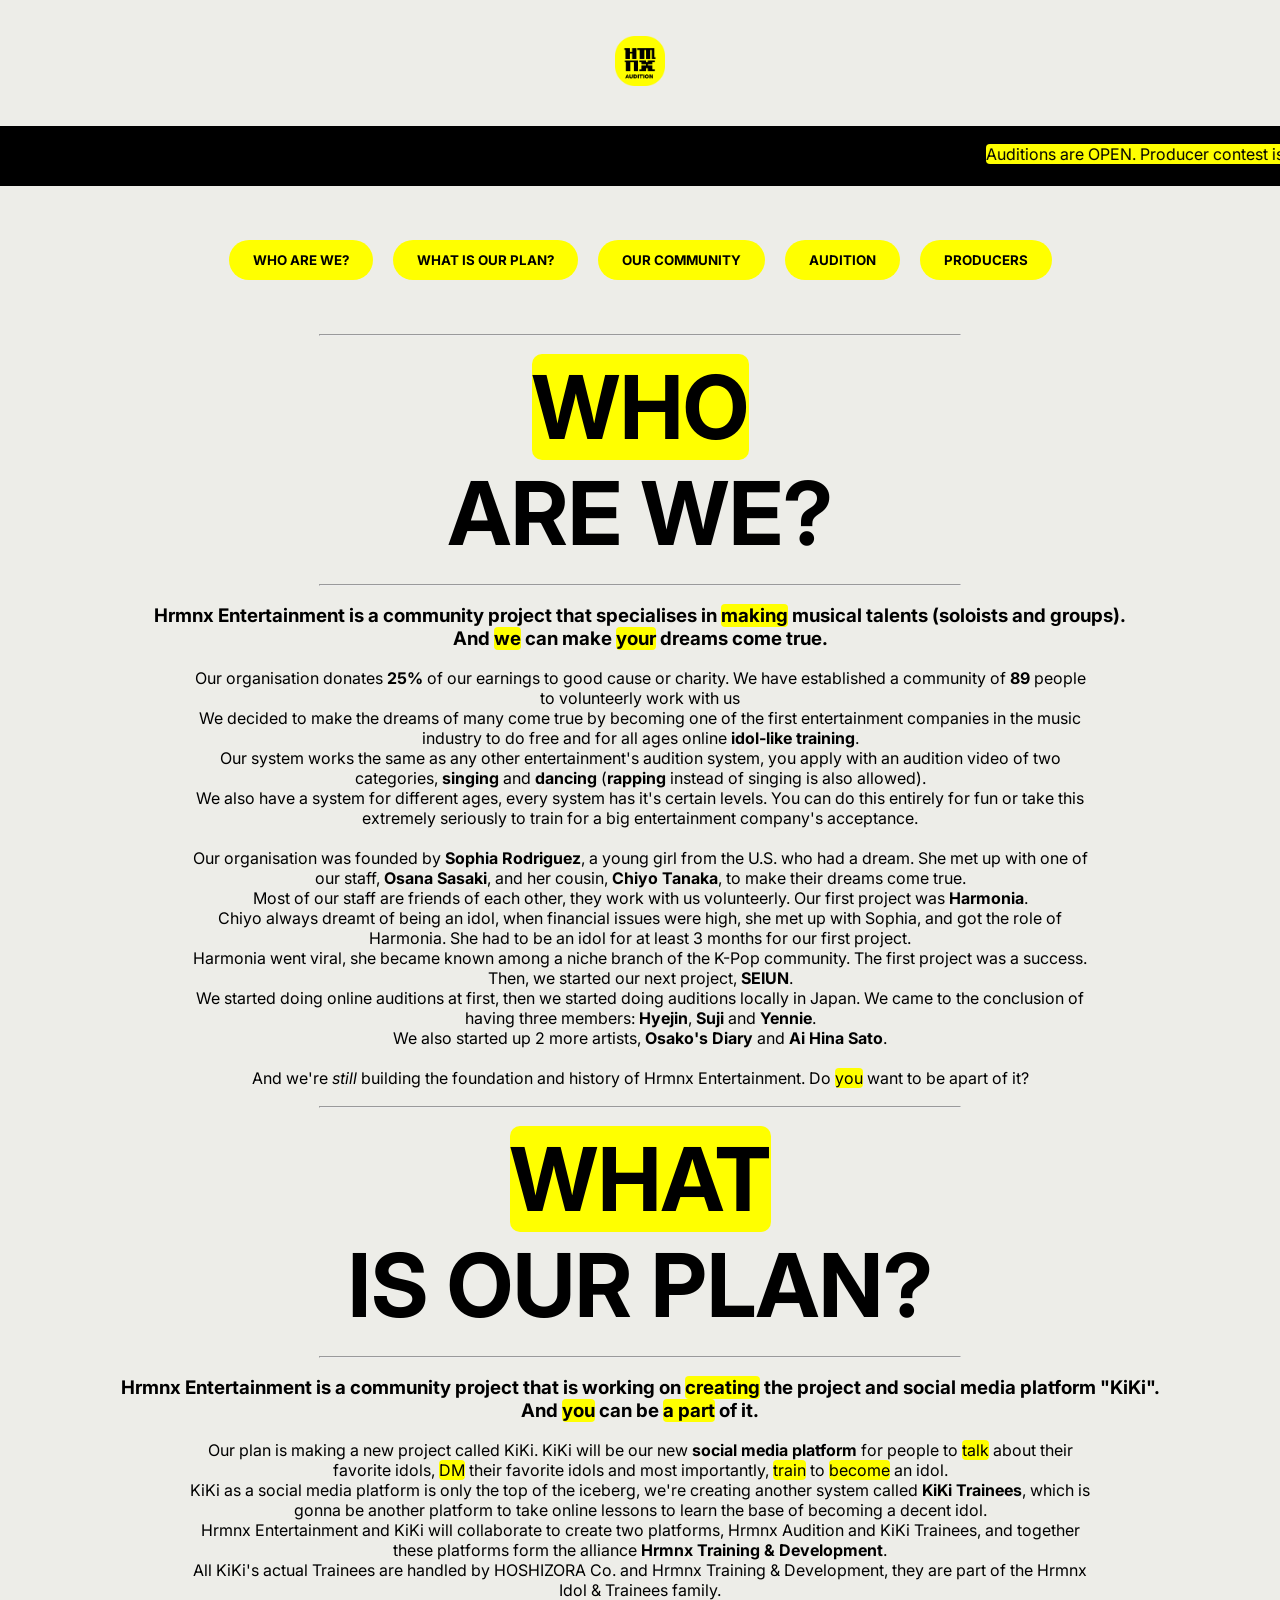
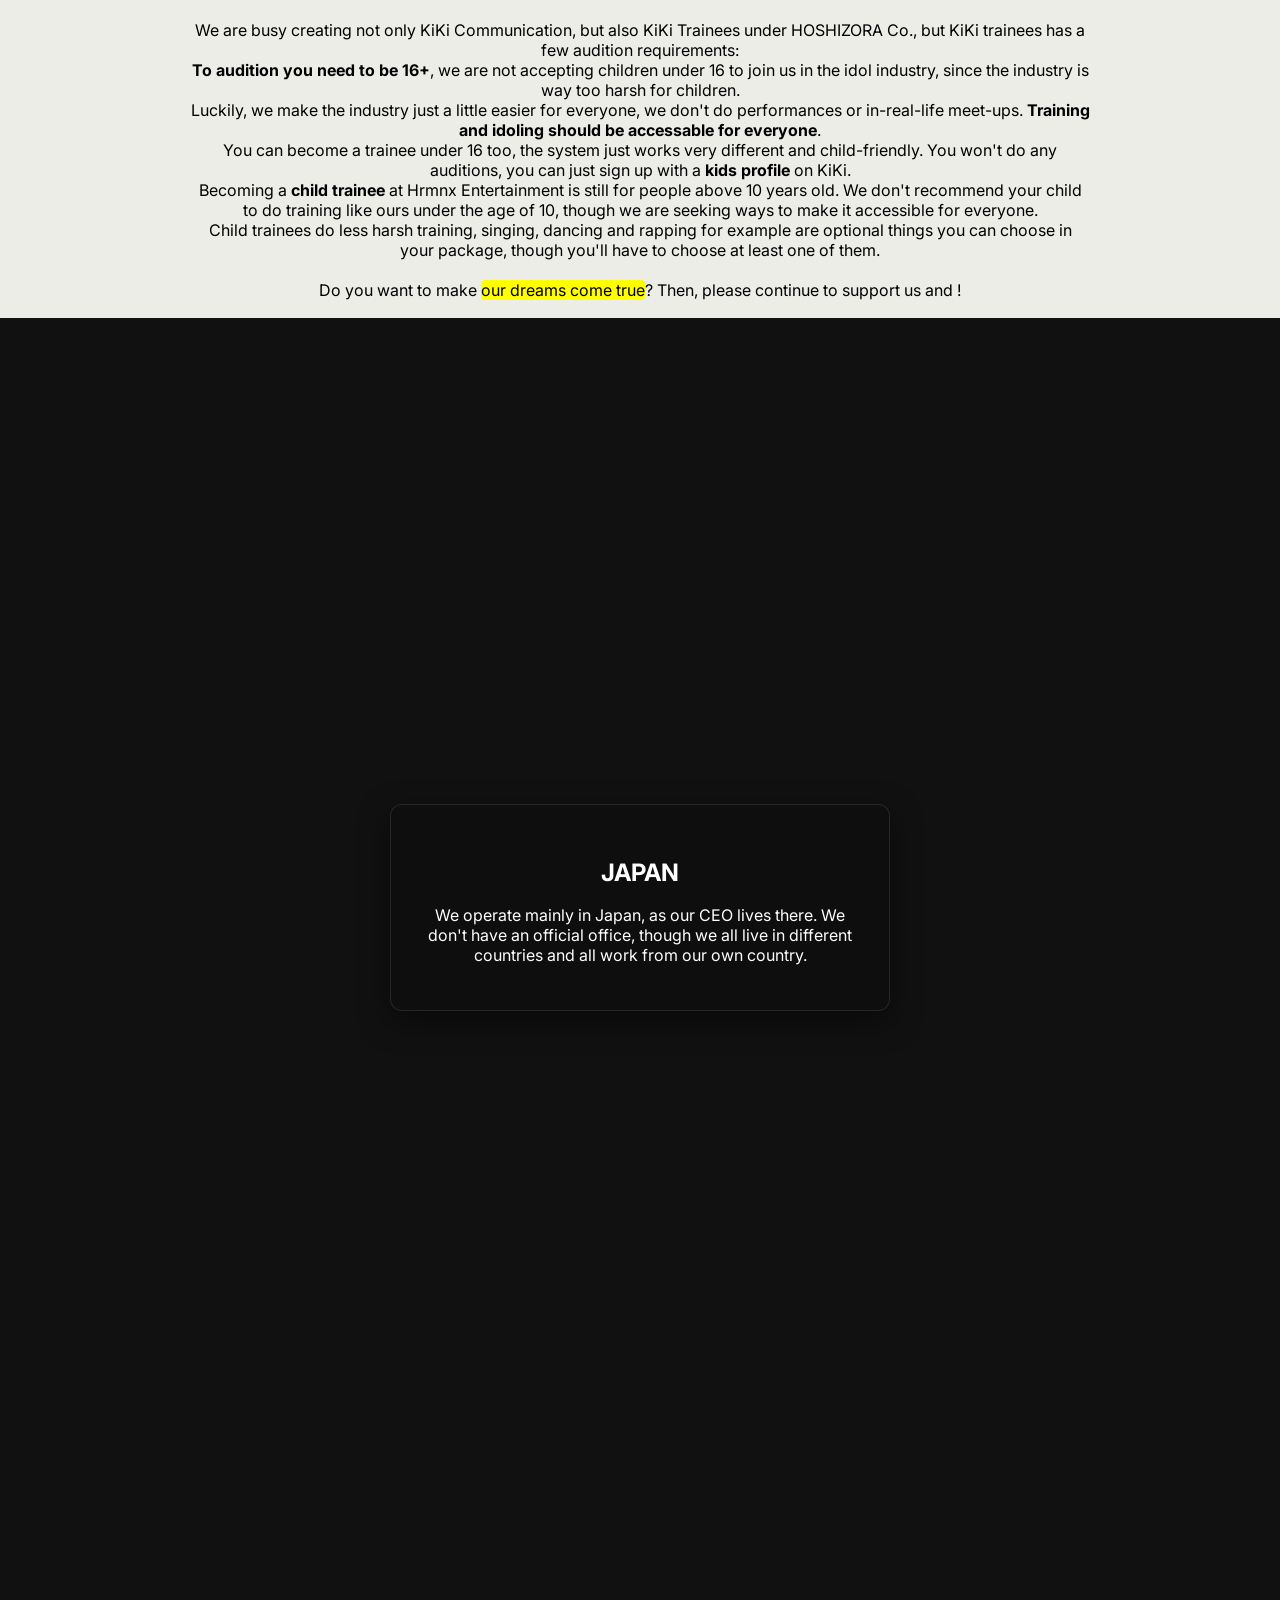
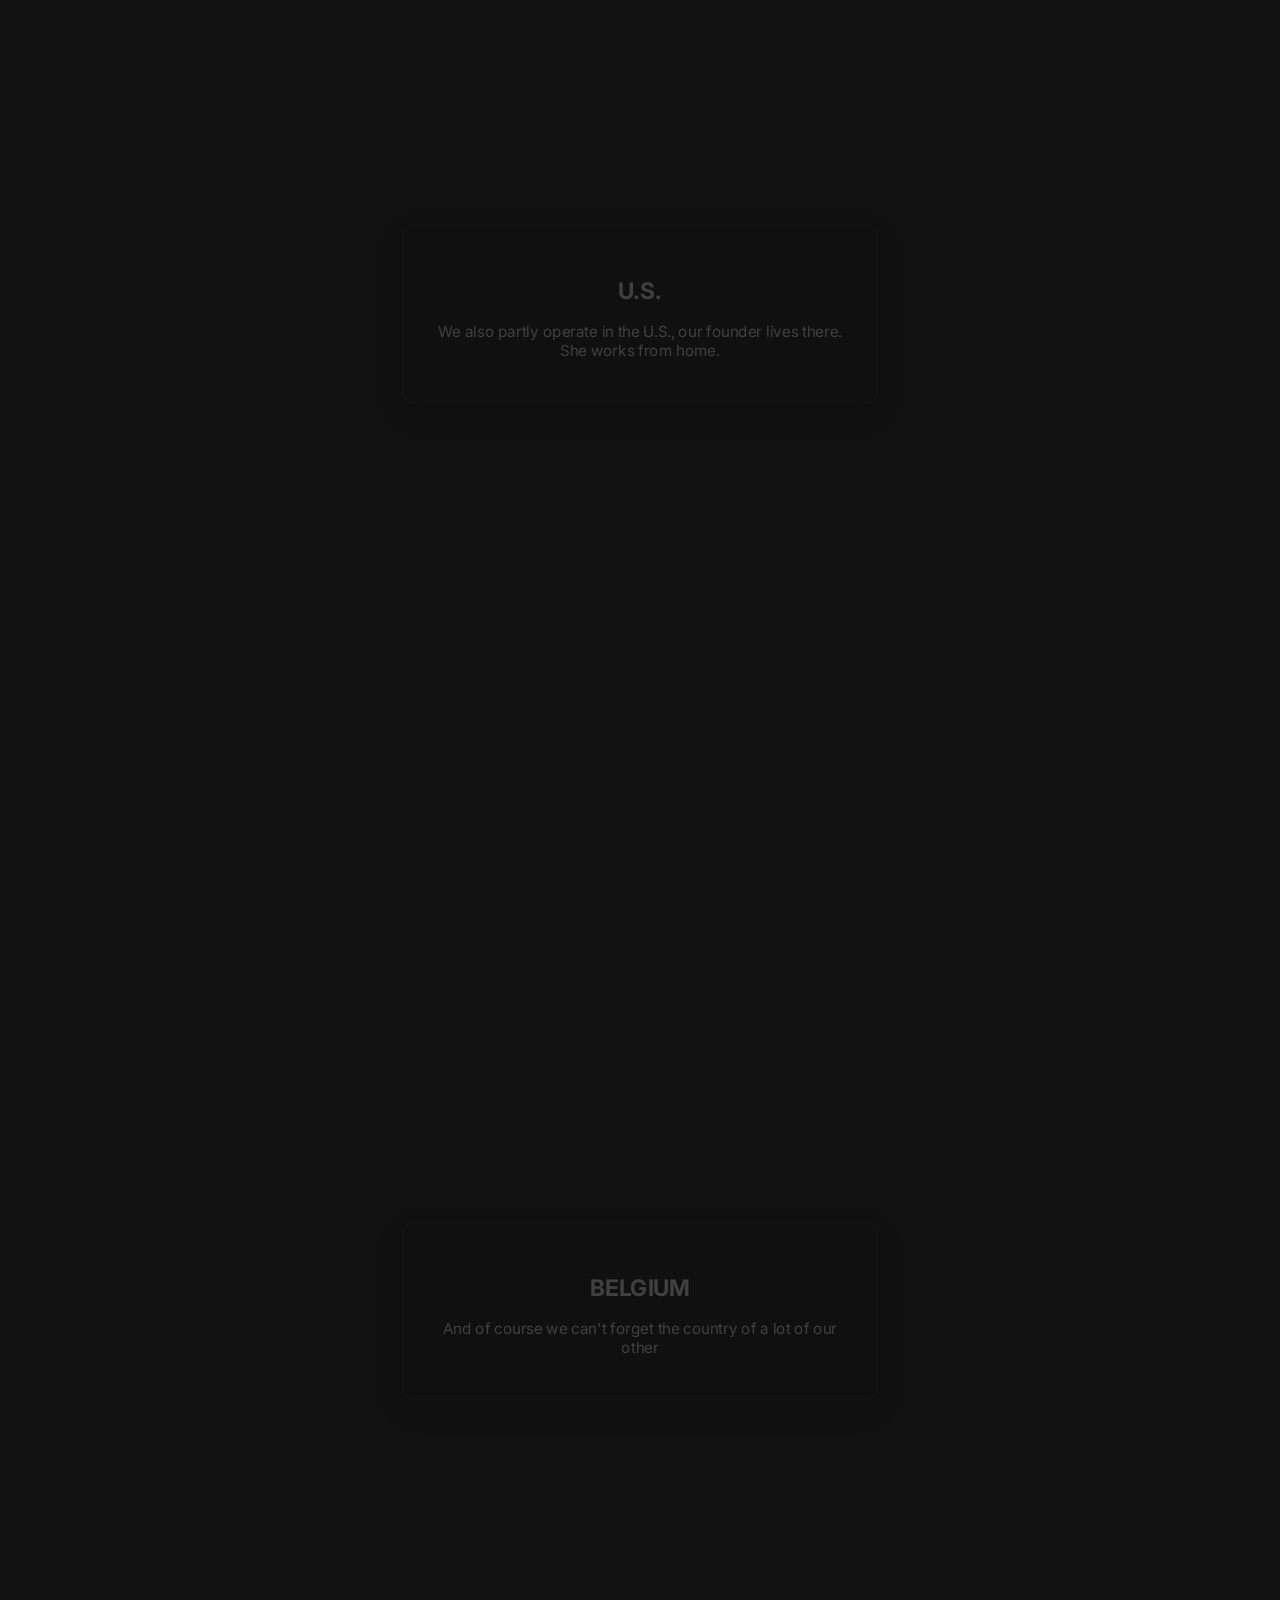
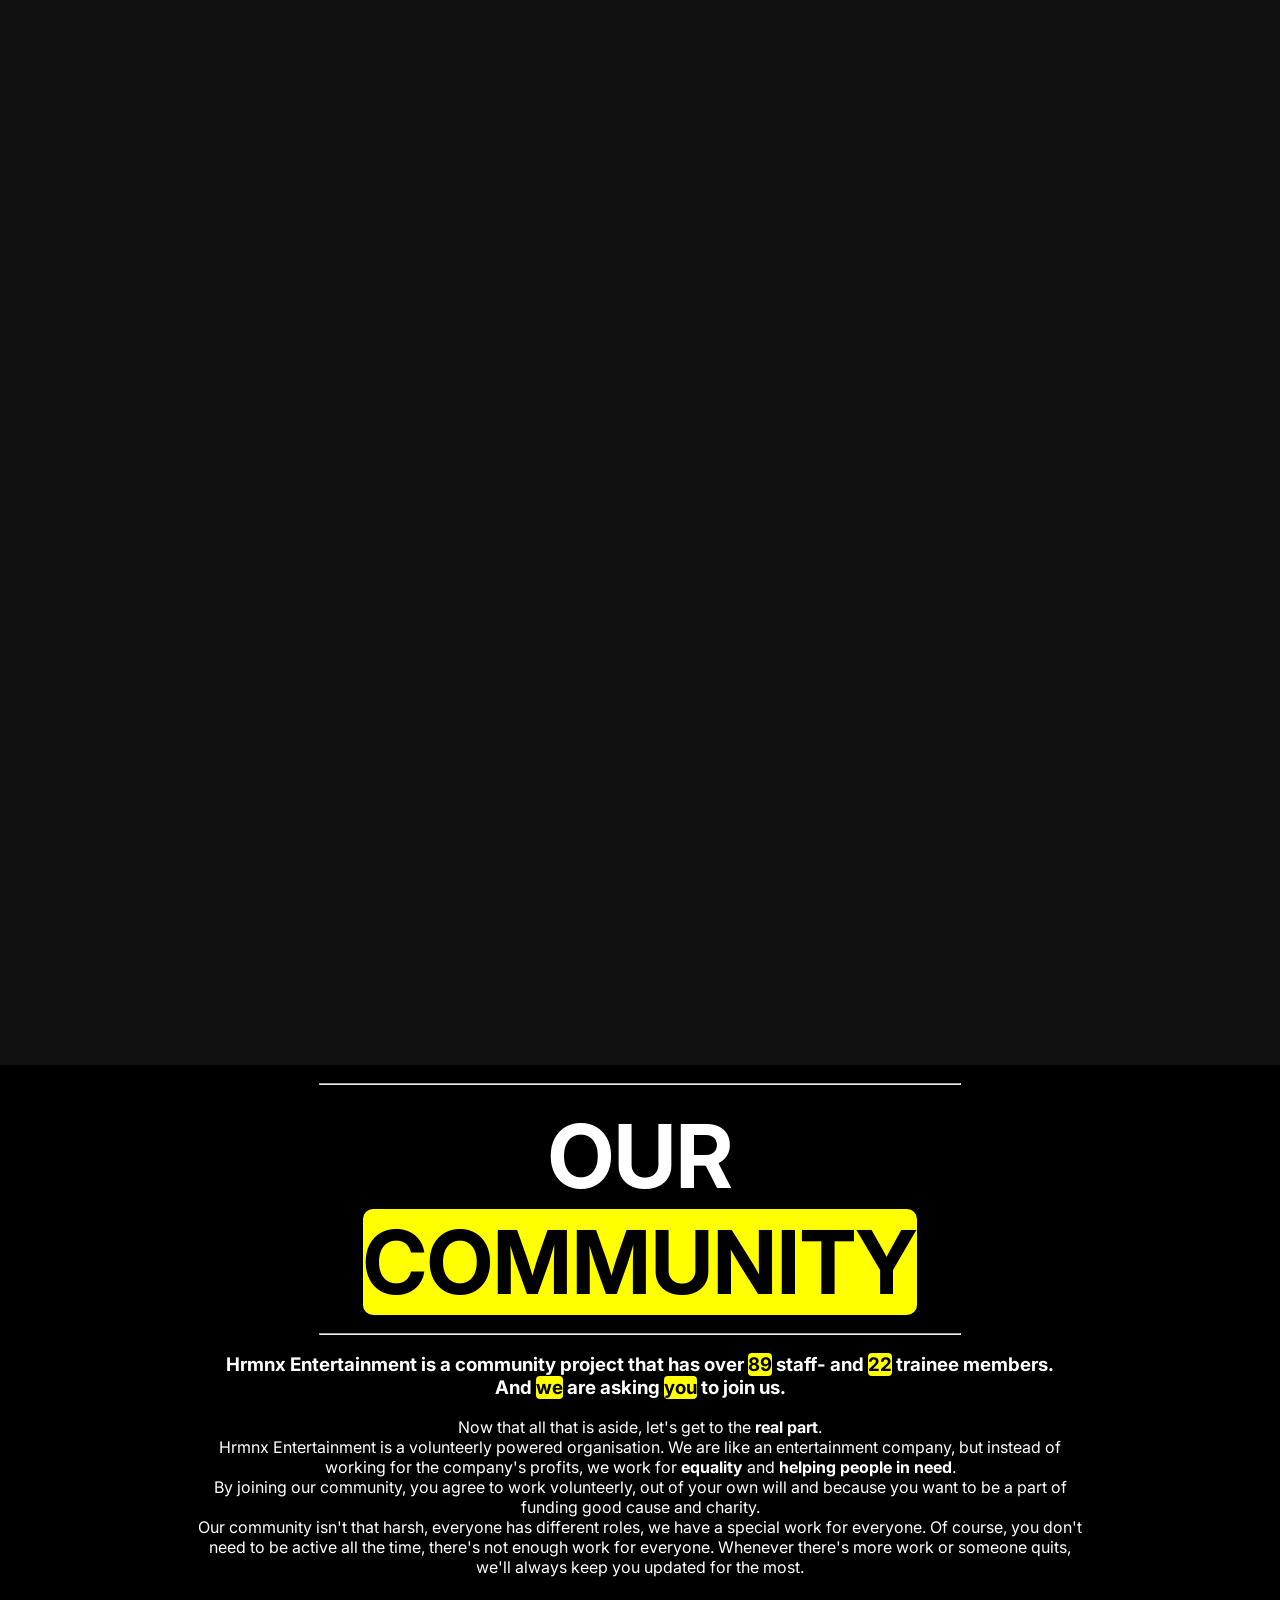
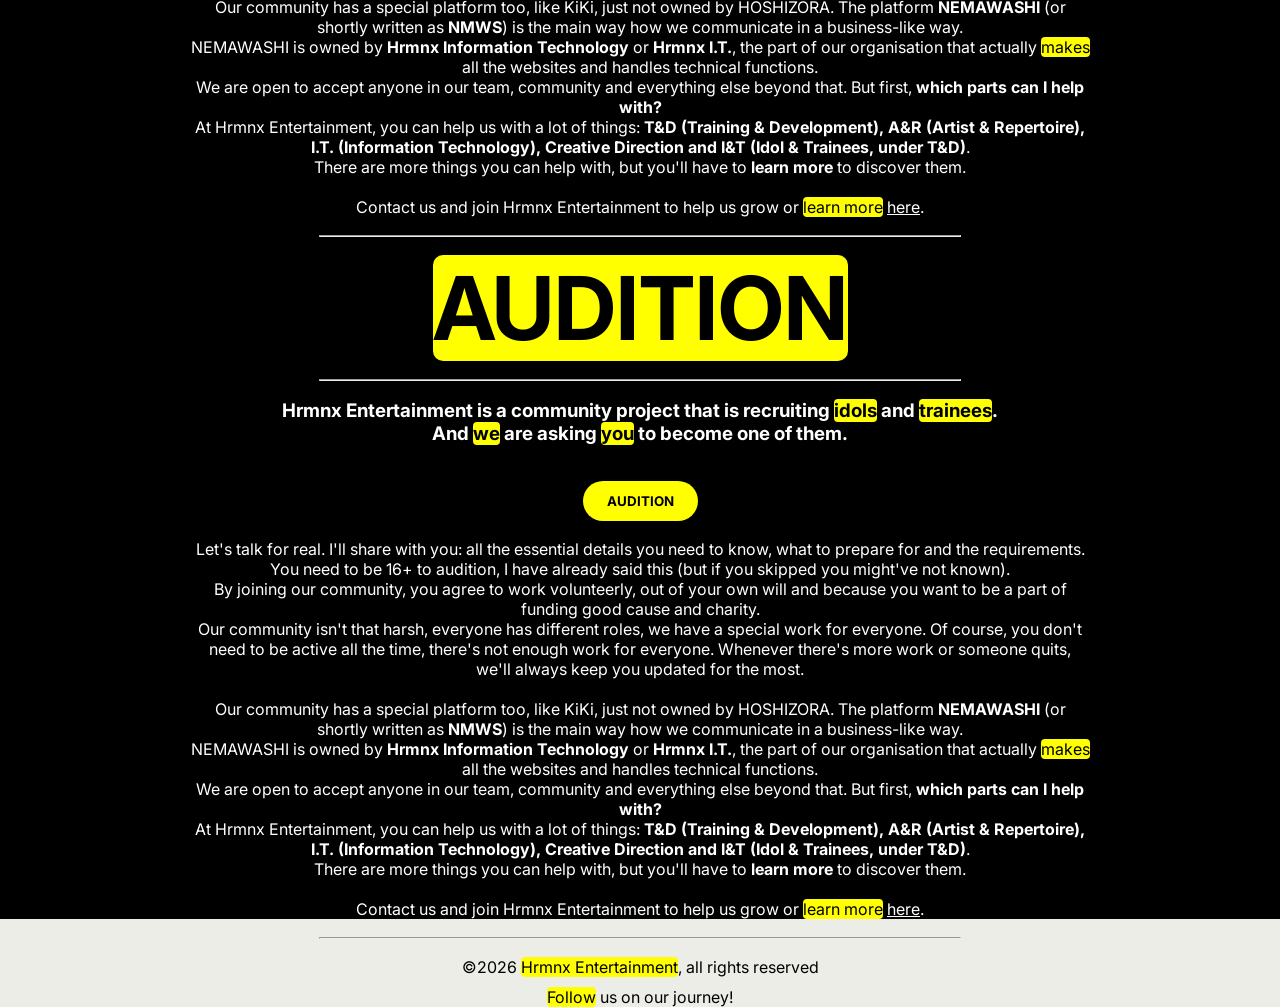
==== index.html @ f32ec533 "Update index.html" ====
<!DOCTYPE html>
<html lang="en" style>
  <head>
    <meta charset="utf-8">
    <meta name="viewport" content="width=device-width, initial-scale=1">
    <title>Audition - Hrmnx Entertainment</title>
    <meta name="description" content="Audition at Hrmnx Entertainment and be the next superstar.">
    <meta property="og:title" content="Hrmnx Audition">
    <meta property="og:description" content="Audition at Hrmnx Entertainment, become the next superstar.">
    <meta property="og:site_name" content="Hrmnx Audition">
    <meta property="og:image" content="/images/public/main/ogimage.png">
    <meta name="twitter:card" content="summary_large_image">
    <meta name="twitter:title" content="Hrmnx Audition">
    <meta name="twitter:description" content="Audition at Hrmnx Entertainment, become the next superstar.">
    <meta name="twitter:image" content="/images/public/main/ogimage.png">
    <link rel="icon" href="https://yumeworldyamicode.github.io/Hrmnx-Audition/images/public/favicon/favicon_audition.ico">
    <link rel="preconnect" href="https://fonts.googleapis.com">
    <link rel="preconnect" href="https://fonts.gstatic.com" crossorigin>
    <link href="https://fonts.googleapis.com/css2?family=Inter:ital,opsz,wght@0,14..32,100..900;1,14..32,100..900&display=swap" rel="stylesheet">
    <link rel="stylesheet" href="https://cloudflare.com">
    <link rel="stylesheet" href="style.css">
    <link href="https://api.mapbox.com/mapbox-gl-js/v3.30.0/mapbox-gl.css" rel="stylesheet">
    <script src="https://api.mapbox.com/mapbox-gl-js/v3.30.0/mapbox-gl.js"></script>
    <style>
        html, body {
            margin: 0;
            padding: 0;
            height: 100%; 
        }

        body {
            background-color: #edede8;
            font-family: "Inter", sans-serif;
            
            align-items: center;  
            text-align: center;    
        }
    </style>
    <style>
      .profile-card {
            background: #1a1a1a;
            color: #ffffff;
            padding: 15px;
            border-radius: 10px;
            border: 1px solid rgba(255, 255, 255, 0.15);
            max-width: 220px;
            box-shadow: 0 8px 24px rgba(0, 0, 0, 0.6);
        }

        .profile-card h3 {
            margin: 0 0 6px 0;
            font-size: 16px;
            font-weight: 600;
            color: #FFFF00;
        }

        .profile-card p {
            margin: 0;
            font-size: 12px;
            line-height: 1.5;
            color: #cccccc;
        }
      
        .mapboxgl-popup-content {
            background: transparent !important; 
            box-shadow: none !important;
            padding: 0 !important;
        }

        .mapboxgl-popup-anchor-bottom .mapboxgl-popup-tip {
            border-top-color: #1a1a1a !important;
        }

.fade-in-wrapper {
    animation: markerFadeIn 0.6s cubic-bezier(0.25, 1, 0.5, 1) forwards;
}

@keyframes markerFadeIn {
    from {
        opacity: 0;
        transform: translateY(15px);
    }
    to {
        opacity: 1;
        transform: translateY(0);
    }
}

      #storytelling-section {
          position: relative; 
          width: 100%;
          background-color: #111;
      }
      
      #map-container {
          position: -webkit-sticky;
          position: sticky;
          top: 0;
          width: 100%;
          height: 100vh;
          z-index: 1;
      }

      #map {
          width: 100%;
          height: 100%;
      }
      
      #story {
          position: relative;
          z-index: 2;
          width: 100%;
          max-width: 500px;
          margin: -100vh auto 0 auto; 
          padding-top: 50vh;
          padding-bottom: 50vh;
          box-sizing: border-box;
      }
      
      .chapter {
          background: rgba(15, 15, 15, 0.85); 
          color: #ffffff; 
          padding: 35px 30px;
          margin-bottom: 90vh;
          border-radius: 12px;
          border: 1px solid rgba(255, 255, 255, 0.1);
          box-shadow: 0 10px 30px rgba(0, 0, 0, 0.5);
          opacity: 0.2;
          transform: scale(0.95);
          transition: opacity 0.5s ease, transform 0.5s ease;
      }

      .chapter.active {
          opacity: 1;
          transform: scale(1);
      }
    </style>
  </head>
  <body style>
    <header class="header_au">
      <div class="header_container_au">
        <div class="header_logo_au">
          <a href="/">
            <img alt="AUDITION" width="50" style="color:transparent" src="https://yumeworldyamicode.github.io/Hrmnx-Audition/images/public/main/logo_au.png">
          </a>
        </div>
        <div class="header_announcement_marquee">
          <marquee behavior="scroll" direction="left"><mark>Auditions are OPEN. Producer contest is CLOSED</mark> · We are using this domain temporarily until we finish our set-up and buy a new domain for this section of Hrmnx Entertainment seperately. &nbsp;&nbsp;·&nbsp;&nbsp;<mark>Auditions are OPEN. Producer contest is CLOSED</mark> · We are using this domain temporarily until we finish our set-up and buy a new domain for this section of Hrmnx Entertainment seperately. &nbsp;&nbsp;·&nbsp;&nbsp;<mark>Auditions are OPEN. Producer contest is CLOSED</mark> · We are using this domain temporarily until we finish our set-up and buy a new domain for this section of Hrmnx Entertainment seperately. &nbsp;&nbsp;·&nbsp;&nbsp;<mark>Auditions are OPEN. Producer contest is CLOSED</mark> · We are using this domain temporarily until we finish our set-up and buy a new domain for this section of Hrmnx Entertainment seperately.</marquee>
        </div>
        <nav class="header_nav_desktop_au">
          <ul class="header_nav_list">
            <li>
              <button class="nav_item_11" onclick="document.getElementById('who_section').scrollIntoView({ behavior: 'smooth' })">WHO ARE WE?</button>
            </li>
            <li>
              <button class="nav_item_12" onclick="document.getElementById('what_section').scrollIntoView({ behavior: 'smooth' })">WHAT IS OUR PLAN?</button>
            </li>
            <li>
              <button class="nav_item_13" onclick="document.getElementById('community_section').scrollIntoView({ behavior: 'smooth' })">OUR COMMUNITY</button>
            </li>
            <li>
              <button class="nav_item_14" onclick="document.getElementById('audition_section').scrollIntoView({ behavior: 'smooth' })">AUDITION</button>
            </li>
            <li>
              <button class="nav_item_11" onclick="document.getElementById('producers_section').scrollIntoView({ behavior: 'smooth' })">PRODUCERS</button>
            </li>
          </ul>
        </nav>
      </div> 
    </header>
    <hr>
    <div id="who_section" class="about_section">
      <h2 class="about_section_12">
        <mark>WHO</mark>
        <br>
        ARE WE?
      </h2>
      <hr>
      <h3 class="about_section_13">
        Hrmnx Entertainment is a community project that specialises in <mark>making</mark> musical talents (soloists and groups).
        <br>
        And <mark>we</mark> can make <mark>your</mark> dreams come true.
      </h3>
      <p class="narrow-text">Our organisation donates <b>25%</b> of our earnings to good cause or charity. We have established a community of <b>89</b> people to volunteerly work with us</p>
      <p class="narrow-text">We decided to make the dreams of many come true by becoming one of the first entertainment companies in the music industry to do free and for all ages online <b>idol-like training</b>.</p>
      <p class="narrow-text">Our system works the same as any other entertainment's audition system, you apply with an audition video of two categories, <b>singing</b> and <b>dancing</b> (<b>rapping</b> instead of singing is also allowed).</p>
      <p class="narrow-text">We also have a system for different ages, every system has it's certain levels. You can do this entirely for fun or take this extremely seriously to train for a big entertainment company's acceptance.</p>
      <br>
      <p class="narrow-text">Our organisation was founded by <b>Sophia Rodriguez</b>, a young girl from the U.S. who had a dream. She met up with one of our staff, <b>Osana Sasaki</b>, and her cousin, <b>Chiyo Tanaka</b>, to make their dreams come true.</p>
      <p class="narrow-text">Most of our staff are friends of each other, they work with us volunteerly. Our first project was <b>Harmonia</b>.</p>
      <p class="narrow-text">Chiyo always dreamt of being an idol, when financial issues were high, she met up with Sophia, and got the role of Harmonia. She had to be an idol for at least 3 months for our first project.</p>
      <p class="narrow-text">Harmonia went viral, she became known among a niche branch of the K-Pop community. The first project was a success. Then, we started our next project, <b>SEIUN</b>.</p>
      <p class="narrow-text">We started doing online auditions at first, then we started doing auditions locally in Japan. We came to the conclusion of having three members: <b>Hyejin</b>, <b>Suji</b> and <b>Yennie</b>.</p>
      <p class="narrow-text">We also started up 2 more artists, <b>Osako's Diary</b> and <b>Ai Hina Sato</b>.</p>
      <br>
      <p class="narrow-text">And we're <i>still</i> building the foundation and history of Hrmnx Entertainment. Do <mark>you</mark> want to be apart of it?</p>
    </div>
    <hr>
    <div id="what_section" class="about_section">
      <h2 class="about_section_12">
        <mark>WHAT</mark>
        <br>
        IS OUR PLAN?
      <hr>
      </h2>
      <h3 class="about_section_13">
        Hrmnx Entertainment is a community project that is working on <mark>creating</mark> the project and social media platform "KiKi".
        <br>
        And <mark>you</mark> can be <mark>a part</mark> of it.
      </h3>
      <p class="narrow-text">Our plan is making a new project called KiKi. KiKi will be our new <b>social media platform</b> for people to <mark>talk</mark> about their favorite idols, <mark>DM</mark> their favorite idols and most importantly, <mark>train</mark> to <mark>become</mark> an idol.</p>
      <p class="narrow-text">KiKi as a social media platform is only the top of the iceberg, we're creating another system called <b>KiKi Trainees</b>, which is gonna be another platform to take online lessons to learn the base of becoming a decent idol.</p>
      <p class="narrow-text">Hrmnx Entertainment and KiKi will collaborate to create two platforms, Hrmnx Audition and KiKi Trainees, and together these platforms form the alliance <b>Hrmnx Training & Development</b>.</p>
      <p class="narrow-text">All KiKi's actual Trainees are handled by HOSHIZORA Co. and Hrmnx Training & Development, they are part of the Hrmnx Idol & Trainees family.</p>
      <br>
      <p class="narrow-text">We are busy creating not only KiKi Communication, but also KiKi Trainees under HOSHIZORA Co., but KiKi trainees has a few audition requirements:</p>
      <p class="narrow-text"><b>To audition you need to be 16+</b>, we are not accepting children under 16 to join us in the idol industry, since the industry is way too harsh for children.</p>
      <p class="narrow-text">Luckily, we make the industry just a little easier for everyone, we don't do performances or in-real-life meet-ups. <b>Training and idoling should be accessable for everyone</b>.</p>
      <p class="narrow-text">You can become a trainee under 16 too, the system just works very different and child-friendly. You won't do any auditions, you can just sign up with a <b>kids profile</b> on KiKi.</p>
      <p class="narrow-text">Becoming a <b>child trainee</b> at Hrmnx Entertainment is still for people above 10 years old. We don't recommend your child to do training like ours under the age of 10, though we are seeking ways to make it accessible for everyone.</p>
      <p class="narrow-text">Child trainees do less harsh training, singing, dancing and rapping for example are optional things you can choose in your package, though you'll have to choose at least one of them.</p>
      <br>
      <p class="narrow-text">Do you want to make <mark>our dreams come true</mark>? Then, please continue to support us and <script type='text/javascript' src='https://storage.ko-fi.com/cdn/widget/Widget_2.js'></script><script type='text/javascript'>kofiwidget2.init('buy us a coffee', '#FFFF00', 'F3G527AHKH');kofiwidget2.draw();</script>!</p>
    </div>
    <div class="community_section">
    <div id="storytelling-section">
        <div id="map-container">
            <div id="map"></div>
        </div>
        <div id="story">
            <div id="chapter1" class="chapter active">
                <h2>JAPAN</h2>
                <p>We operate mainly in Japan, as our CEO lives there. We don't have an official office, though we all live in different countries and all work from our own country.</p>
            </div>
            <div id="chapter2" class="chapter">
                <h2>U.S.</h2>
                <p>We also partly operate in the U.S., our founder lives there. She works from home.</p>
            </div>
            <div id="chapter3" class="chapter">
                <h2>BELGIUM</h2>
                <p>And of course we can't forget the country of a lot of our other </p>
            </div>
        </div>
    </div>
    <script>
      window.onload = function() {
        mapboxgl.accessToken = 'pk.eyJ1Ijoib3NhbmFzYXNha2kiLCJhIjoiY211YjVrOTdpMDJzaTJ3c2htOG5weHowOSJ9.CDzCHH2h602i2mCLQNEBSw';

        const map = new mapboxgl.Map({
            container: 'map', 
            style: 'mapbox://styles/osanasasaki/cmub5qi4w00bf01qs6y7p09jl',
            center: [-74.0060, 40.7128], 
            zoom: 11,

            scrollZoom: false,
            dragPan: false,
            boxZoom: false,
            doubleClickZoom: false,
            dragRotate: false,
            touchZoomRotate: false
        });
      
    const chapters = {
        'chapter1': {
            center: [-74.0060, 40.7128], // NYC
            zoom: 12.5, bearing: 0, pitch: 0,
            profiles: [
                { name: "Alex Rivera", desc: "Urban photographer based in Manhattan." },
                { name: "Sarah Chen", desc: "Coffee shop critic roaming Brooklyn." },
                { name: "Marcus Brody", desc: "Museum curator near Central Park." }
            ]
        },
        'chapter2': {
            center: [2.3522, 48.8566],   // Paris
            zoom: 14.0, bearing: 30, pitch: 50,
            profiles: [
                { name: "Chloé Dubois", desc: "Catacomb historian mapping old tunnels." },
                { name: "Pierre Laurent", desc: "Local painter sketching near Montmartre." },
                { name: "Amélie Moreau", desc: "Pastry blogger discovering hidden cafes." }
            ]
        },
        'chapter3': {
            center: [139.6917, 35.6895], // Tokyo
            zoom: 15.0, bearing: 90, pitch: 40,
            profiles: [
                { name: "Kenji Sato", desc: "Cyberpunk curator tracking midnight aesthetics." },
                { name: "Yuki Tanaka", desc: "Vinyl record collector exploring Akihabara." },
                { name: "Haruto Takahashi", desc: "Street photographer based in Shibuya." }
            ]
        }
    };

    // Use an array to track HTML markers globally
    let activeMarkers = [];
    let activeChapterName = 'chapter1';

    window.addEventListener('scroll', () => {
        const chapterNames = Object.keys(chapters);
        
        for (let i = 0; i < chapterNames.length; i++) {
            const chapterName = chapterNames[i];
            const element = document.getElementById(chapterName);
            if (!element) continue;
            
            const rect = element.getBoundingClientRect();
            
            if (rect.top >= -100 && rect.top < window.innerHeight * 0.6) {
                if (chapterName !== activeChapterName) {
                    activeChapterName = chapterName;
                    
                    document.querySelectorAll('.chapter').forEach(el => el.classList.remove('active'));
                    element.classList.add('active');
                    
                    const chapterData = chapters[chapterName];
                    
                    map.flyTo({
                        center: chapterData.center,
                        zoom: chapterData.zoom,
                        bearing: chapterData.bearing,
                        pitch: chapterData.pitch,
                        duration: 2800,
                        essential: true 
                    });

                    // 1. Instantly clear out ALL previous markers from the map canvas
                    activeMarkers.forEach(marker => marker.remove());
                    activeMarkers = [];

                    // 2. Loop through and spawn profiles as distinct HTML elements across the globe
                    if (chapterData.profiles && chapterData.profiles.length > 0) {
                        chapterData.profiles.forEach(person => {
                            
                            // Generate entirely randomized coordinates spanning the planet
                            const globalLng = (Math.random() * 360) - 180; 
                            const globalLat = (Math.random() * 160) - 80;  

                            // Outer element ONLY for Mapbox tracking (No custom animation classes here!)
                            const markerElement = document.createElement('div');
                            
                            // Inner element ONLY for your custom CSS animations
                            markerElement.innerHTML = `
                                <div class="fade-in-wrapper">
                                    <div class="profile-card">
                                        <h3>${person.name}</h3>
                                        <p>${person.desc}</p>
                                    </div>
                                </div>
                            `;

                            // Initialize as an independent HTML Marker
                            const newMarker = new mapboxgl.Marker({
                                element: markerElement,
                                anchor: 'bottom'
                            })
                            .setLngLat([globalLng, globalLat])
                            .addTo(map);

                            // Save to array tracker
                            activeMarkers.push(newMarker);
                        });
                    }
                }
                break;
            }
        }
    });
        
          map.on('load', () => {
              map.resize();
          });
      };
    </script>
    <div id="community_section">
      <hr>
      <h2 class="about_section_12">
        OUR
        <br>
        <mark>COMMUNITY</mark>
      </h2>
      <hr>
      <h3 class="about_section_13">
        Hrmnx Entertainment is a community project that has over <mark>89</mark> staff- and <mark>22</mark> trainee members.
        <br>
        And <mark>we</mark> are asking <mark>you</mark> to join us.
      </h3>
      <p class="narrow-text">Now that all that is aside, let's get to the <b>real part</b>.</p>
      <p class="narrow-text">Hrmnx Entertainment is a volunteerly powered organisation. We are like an entertainment company, but instead of working for the company's profits, we work for <b>equality</b> and <b>helping people in need</b>.</p>
      <p class="narrow-text">By joining our community, you agree to work volunteerly, out of your own will and because you want to be a part of funding good cause and charity.</p>
      <p class="narrow-text">Our community isn't that harsh, everyone has different roles, we have a special work for everyone. Of course, you don't need to be active all the time, there's not enough work for everyone. Whenever there's more work or someone quits, we'll always keep you updated for the most.</p>
      <br>
      <p class="narrow-text">Our community has a special platform too, like KiKi, just not owned by HOSHIZORA. The platform <b>NEMAWASHI</b> (or shortly written as <b>NMWS</b>) is the main way how we communicate in a business-like way.</p>
      <p class="narrow-text">NEMAWASHI is owned by <b>Hrmnx Information Technology</b> or <b>Hrmnx I.T.</b>, the part of our organisation that actually <mark>makes</mark> all the websites and handles technical functions.</p>
      <p class="narrow-text">We are open to accept anyone in our team, community and everything else beyond that. But first, <b>which parts can I help with?</b></p>
      <p class="narrow-text">At Hrmnx Entertainment, you can help us with a lot of things: <b>T&D (Training & Development), A&R (Artist & Repertoire), I.T. (Information Technology), Creative Direction and I&T (Idol & Trainees, under T&D)</b>.</p>
      <p class="narrow-text">There are more things you can help with, but you'll have to <b>learn more</b> to discover them.</p>
      <br>
      <p class="narrow-text">Contact us and join Hrmnx Entertainment to help us grow or <mark>learn more</mark> <a href="https://yumeworldyamicode.github.io/Hrmnx-Audition/docs/community" style="color: #ffffff">here</a>.</p>
    </div>
    <div id="audition_section">
      <hr>
      <h2 class="about_section_12">
        <mark>AUDITION</mark>
      </h2>
      <hr>
      <h3 class="about_section_13">
        Hrmnx Entertainment is a community project that is recruiting <mark>idols</mark> and <mark>trainees</mark>.
        <br>
        And <mark>we</mark> are asking <mark>you</mark> to become one of them.
      </h3>
      <button class="nav_item_11" onclick="window.location.href='audition.html';">AUDITION</button>
      <p class="narrow-text">Let's talk for real. I'll share with you: all the essential details you need to know, what to prepare for and the requirements.</p>
      <p class="narrow-text">You need to be 16+ to audition, I have already said this (but if you skipped you might've not known).</p>
      <p class="narrow-text">By joining our community, you agree to work volunteerly, out of your own will and because you want to be a part of funding good cause and charity.</p>
      <p class="narrow-text">Our community isn't that harsh, everyone has different roles, we have a special work for everyone. Of course, you don't need to be active all the time, there's not enough work for everyone. Whenever there's more work or someone quits, we'll always keep you updated for the most.</p>
      <br>
      <p class="narrow-text">Our community has a special platform too, like KiKi, just not owned by HOSHIZORA. The platform <b>NEMAWASHI</b> (or shortly written as <b>NMWS</b>) is the main way how we communicate in a business-like way.</p>
      <p class="narrow-text">NEMAWASHI is owned by <b>Hrmnx Information Technology</b> or <b>Hrmnx I.T.</b>, the part of our organisation that actually <mark>makes</mark> all the websites and handles technical functions.</p>
      <p class="narrow-text">We are open to accept anyone in our team, community and everything else beyond that. But first, <b>which parts can I help with?</b></p>
      <p class="narrow-text">At Hrmnx Entertainment, you can help us with a lot of things: <b>T&D (Training & Development), A&R (Artist & Repertoire), I.T. (Information Technology), Creative Direction and I&T (Idol & Trainees, under T&D)</b>.</p>
      <p class="narrow-text">There are more things you can help with, but you'll have to <b>learn more</b> to discover them.</p>
      <br>
      <p class="narrow-text">Contact us and join Hrmnx Entertainment to help us grow or <mark>learn more</mark> <a href="https://yumeworldyamicode.github.io/Hrmnx-Audition/docs/community" style="color: #ffffff">here</a>.</p>
    </div>
    </div>
    <hr>
    <footer>
      <p>©2026 <mark>Hrmnx Entertainment</mark>, all rights reserved</p>
      <p><mark>Follow</mark> us on our journey!</p>
      <div class="social_icons">
          <a href="https://instagram.com/officialhrmnx" target="_blank" rel="noopener noreferrer" aria-label="Instagram">
              <i class="fab fa-instagram"></i>
          </a>
          <a href="https://tiktok.com/@officialhrmnx" target="_blank" rel="noopener noreferrer" aria-label="TikTok">
              <i class="fab fa-tiktok"></i>
          </a>
          <a href="https://youtube.com/@harmoniajp" target="_blank" rel="noopener noreferrer" aria-label="YouTube">
              <i class="fab fa-youtube"></i>
          </a>
      </div>
    </footer>
  </body>
</html>
---- style.css ----
* {
    margin-top: 18px;
    margin-bottom: 18px;
}

mark {
    border-radius: 4px;
}

h2 mark {
    border-radius: 10px;
}

.element-class {
    scrollbar-width: none;   
    -ms-overflow-style: none;     
}

.element-class::-webkit-scrollbar {
    display: none;            
}

.about_section_12 {
  font-size: 5.5rem; 
}

hr {
  width: 50%;
}

p {
  margin-top: 0; 
  margin-bottom: 10px; 
}

.narrow-text {
  max-width: 900px; 
  width: 75%;   
  margin: 0 auto;
}

.header_nav_desktop_au ul {
  display: flex;
  flex-direction: row;
  justify-content: center;
  list-style-type: none;
  padding: 0;
  margin: 0;
  gap: 20px;
}

.nav_item_11 {
  background-color: #FFFF00; 
  font-weight: bold;
  font-family: "Inter", sans-serif;
  color: #000000;
  border-radius: 9999px;
  border: none;
  padding: 12px 24px;
  cursor: pointer;
}

.nav_item_12 {
  background-color: #FFFF00; 
  font-weight: bold;
  font-family: "Inter", sans-serif;
  color: #000000;
  border-radius: 9999px;
  border: none;
  padding: 12px 24px;
  cursor: pointer;
}

.nav_item_13 {
  background-color: #FFFF00; 
  font-weight: bold;
  font-family: "Inter", sans-serif;
  color: #000000;
  border-radius: 9999px;
  border: none;
  padding: 12px 24px;
  cursor: pointer;
}

.nav_item_14 {
  background-color: #FFFF00; 
  font-weight: bold;
  font-family: "Inter", sans-serif;
  color: #000000;
  border-radius: 9999px;
  border: none;
  padding: 12px 24px;
  cursor: pointer;
}

.audition_section {
  background-color: #000000;
  color: #ffffff;
}

.producers_section {
  background-color: #000000;
  color: #ffffff;
}

.community_section {
  background-color: #000000;
  color: #ffffff;
}

.header_announcement_marquee {
  background-color: #000000;
  color: #ffffff;
}

.social-icons {
  display: flex;
  justify-content: center;
  gap: 20px;
}

.social-icons a {
  color: #ffffff;
  font-size: 24px; 
  width: 44px;   
  height: 44px;
  display: flex;
  align-items: center;
  justify-content: center;
  border-radius: 50%;
  background-color: #333333;
  transition: all 0.3s ease;
  text-decoration: none;
}

.social-icons a:hover {
  transform: translateY(-3px);
}

.social-icons a[aria-label="Instagram"]:hover {
  background: linear-gradient(45deg, #f09433 0%, #e6683c 25%, #dc2743 50%, #cc2366 75%, #bc1888 100%);
}

.social-icons a[aria-label="TikTok"]:hover {
  background-color: #010101;
  box-shadow: 2px 2px 0px #fe2c55, -2px -2px 0px #25f4ee;
}

.social-icons a[aria-label="YouTube"]:hover {
  background-color: #ff0000;
}

label {
  font-size: 1.5rem;
  font-weight: bold;
}

input {
  background-color: #FFFF00; 
  font-weight: bold;
  font-family: "Inter", sans-serif;
  color: #000000;
  border-radius: 9999px;
  border: none;
  padding: 12px 24px;
  cursor: pointer;
  font-size: 1.5rem;
}

select {
  background-color: #FFFF00; 
  font-weight: bold;
  font-family: "Inter", sans-serif;
  color: #000000;
  border-radius: 25px;
  border: none;
  padding: 12px 24px;
  cursor: pointer;
  font-size: 1.5rem;
}

option {
  font-weight: bold;
  font-family: "Inter", sans-serif;
}
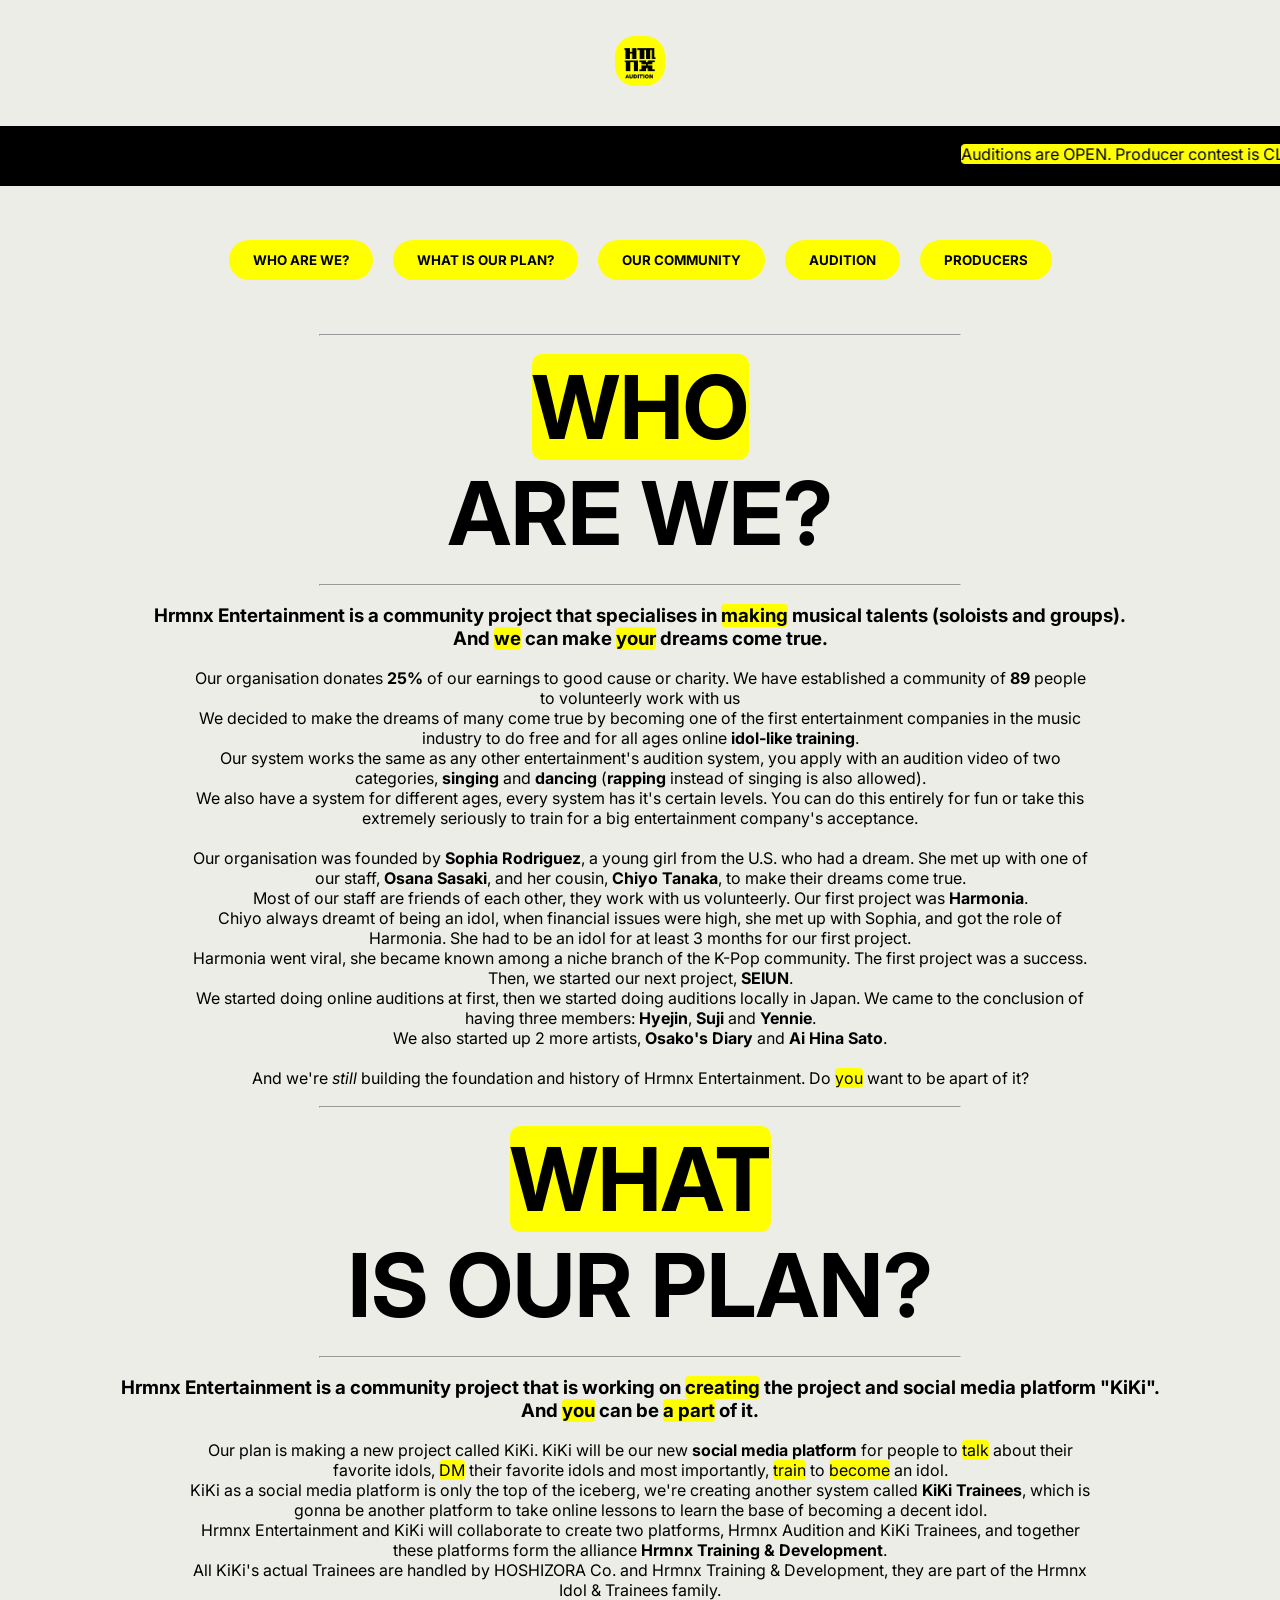
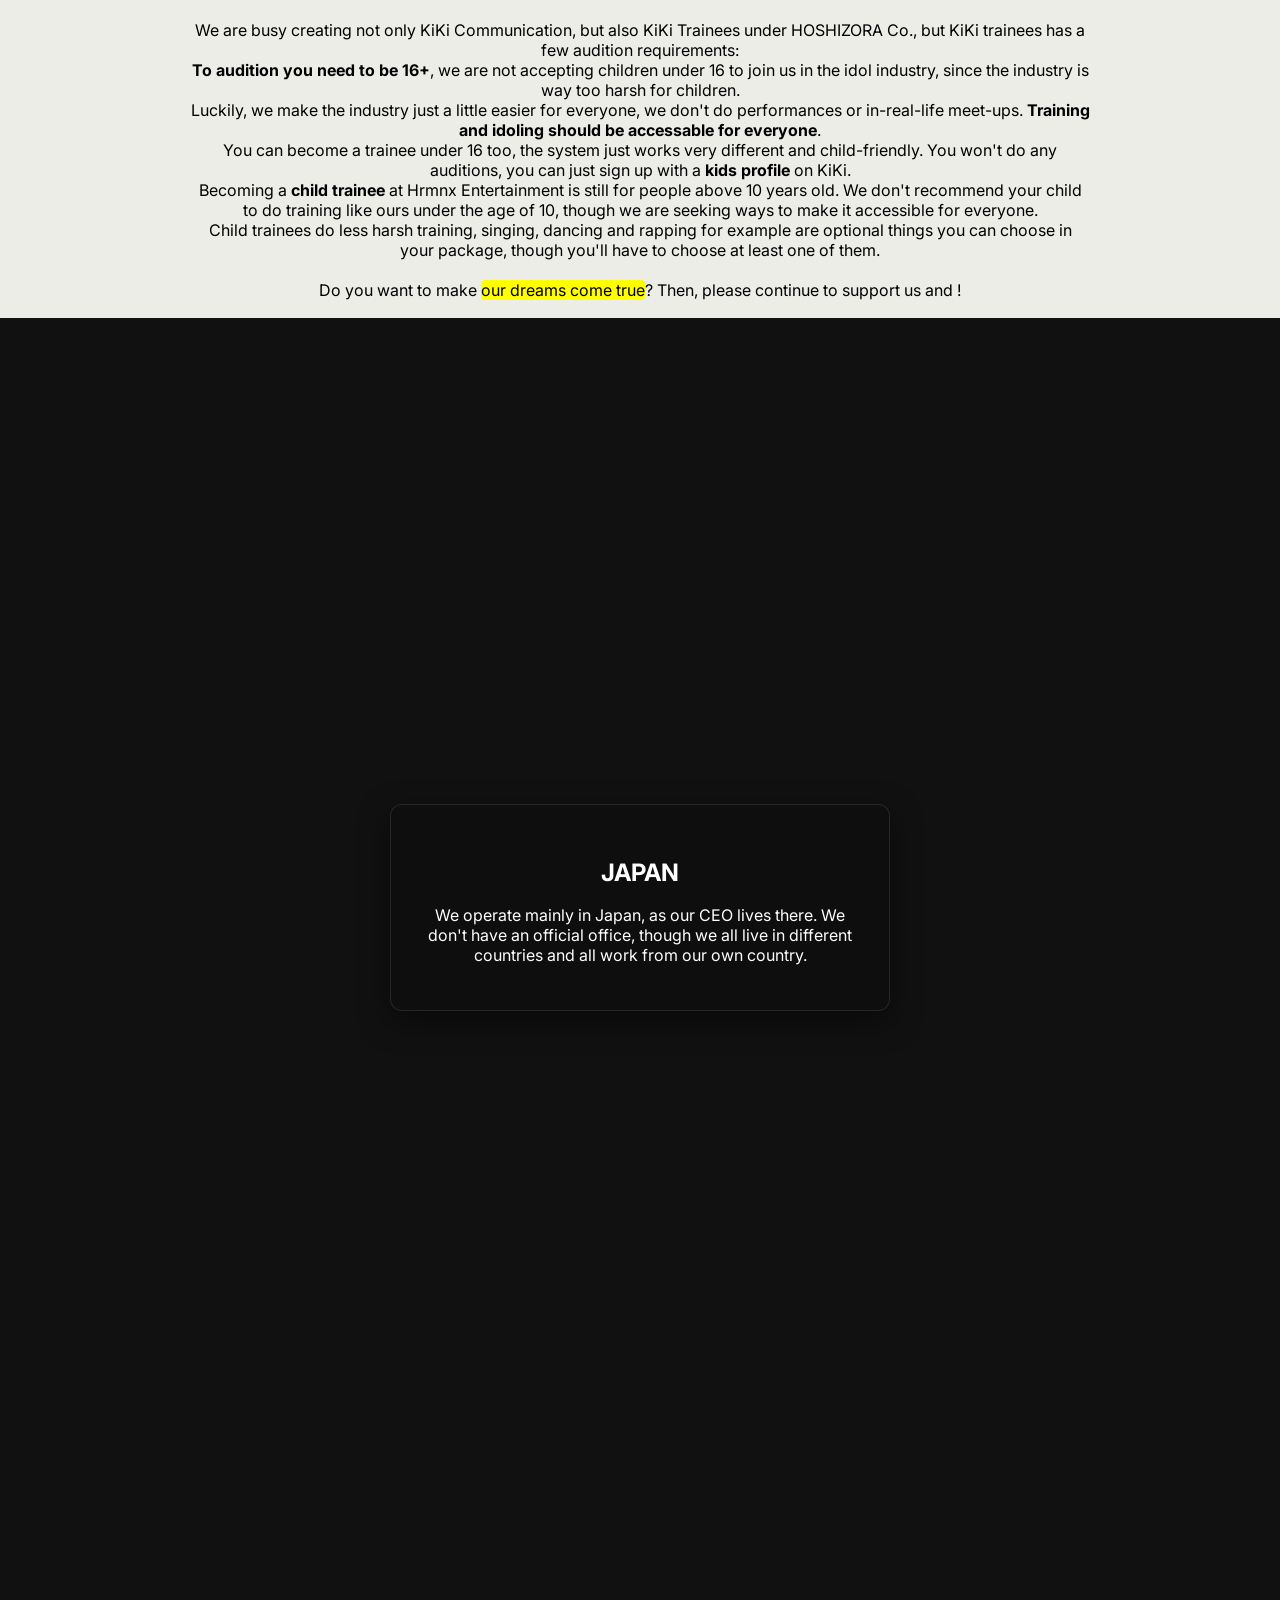
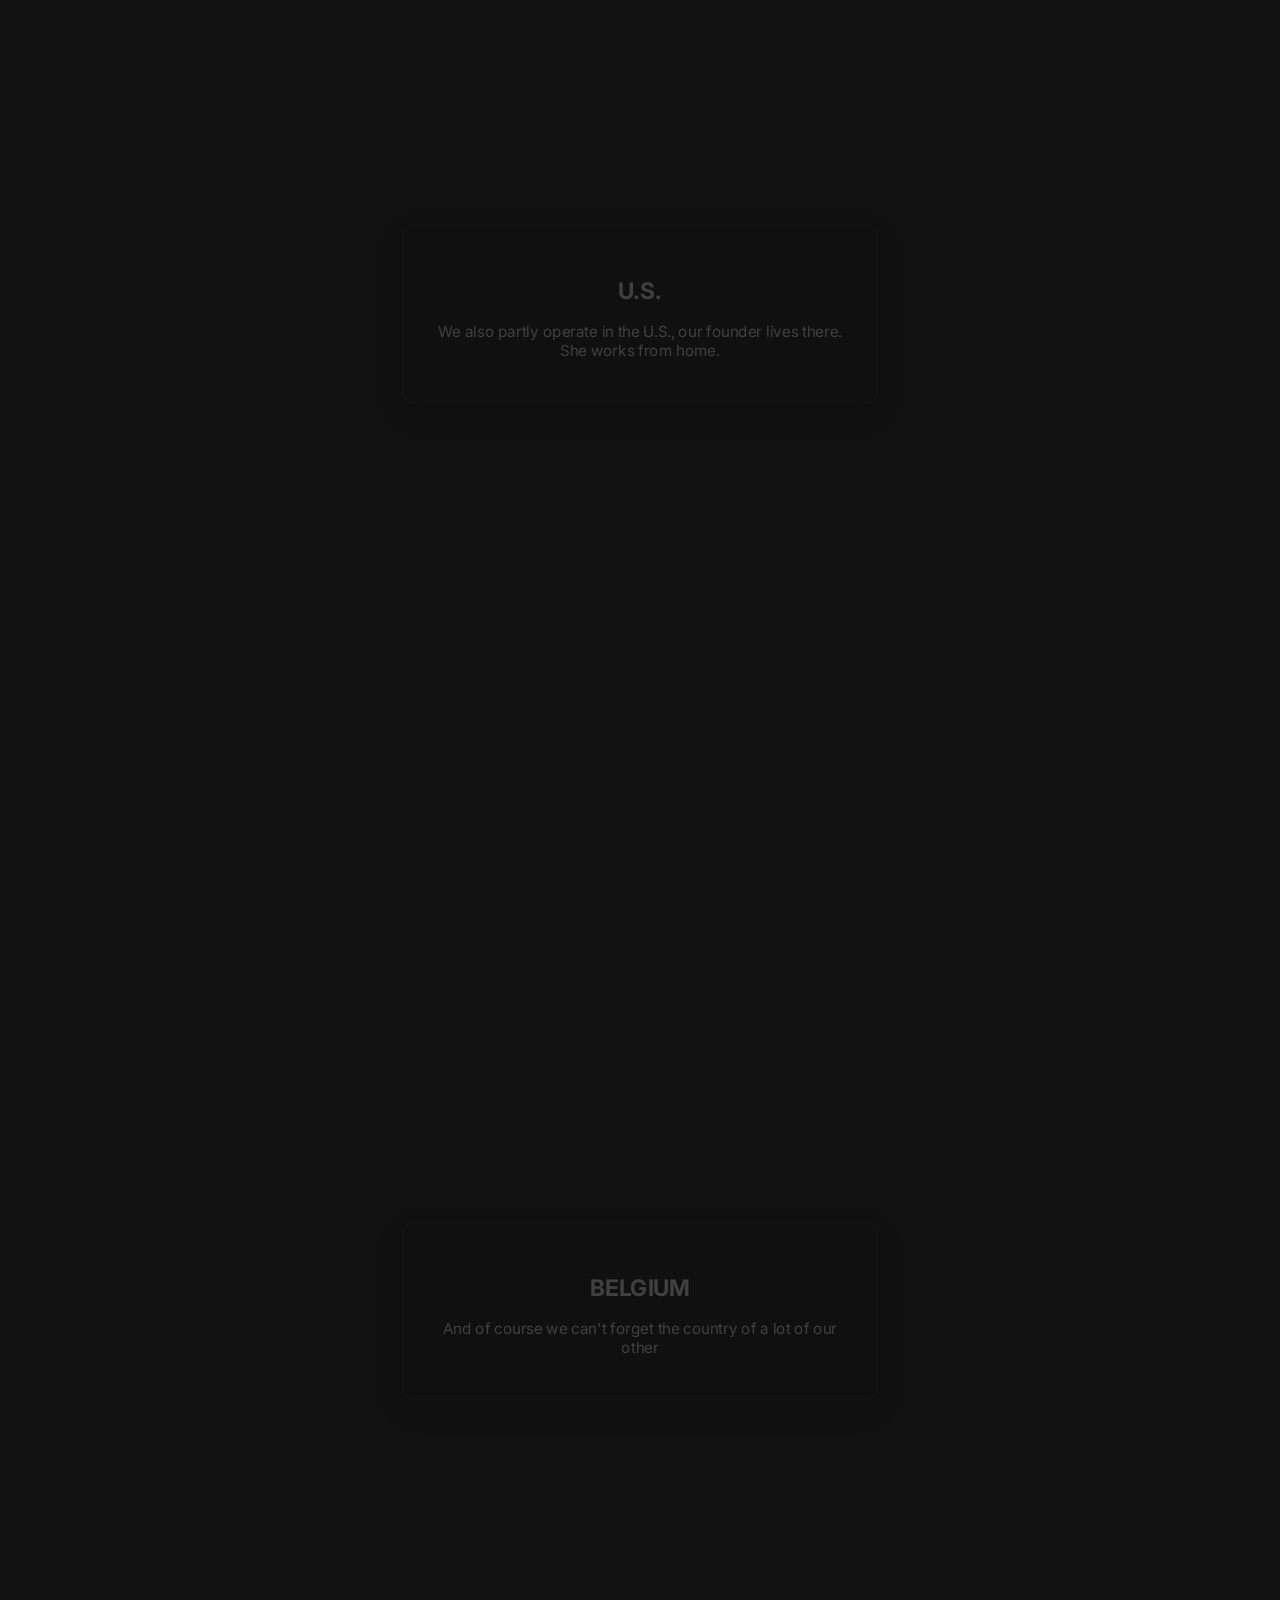
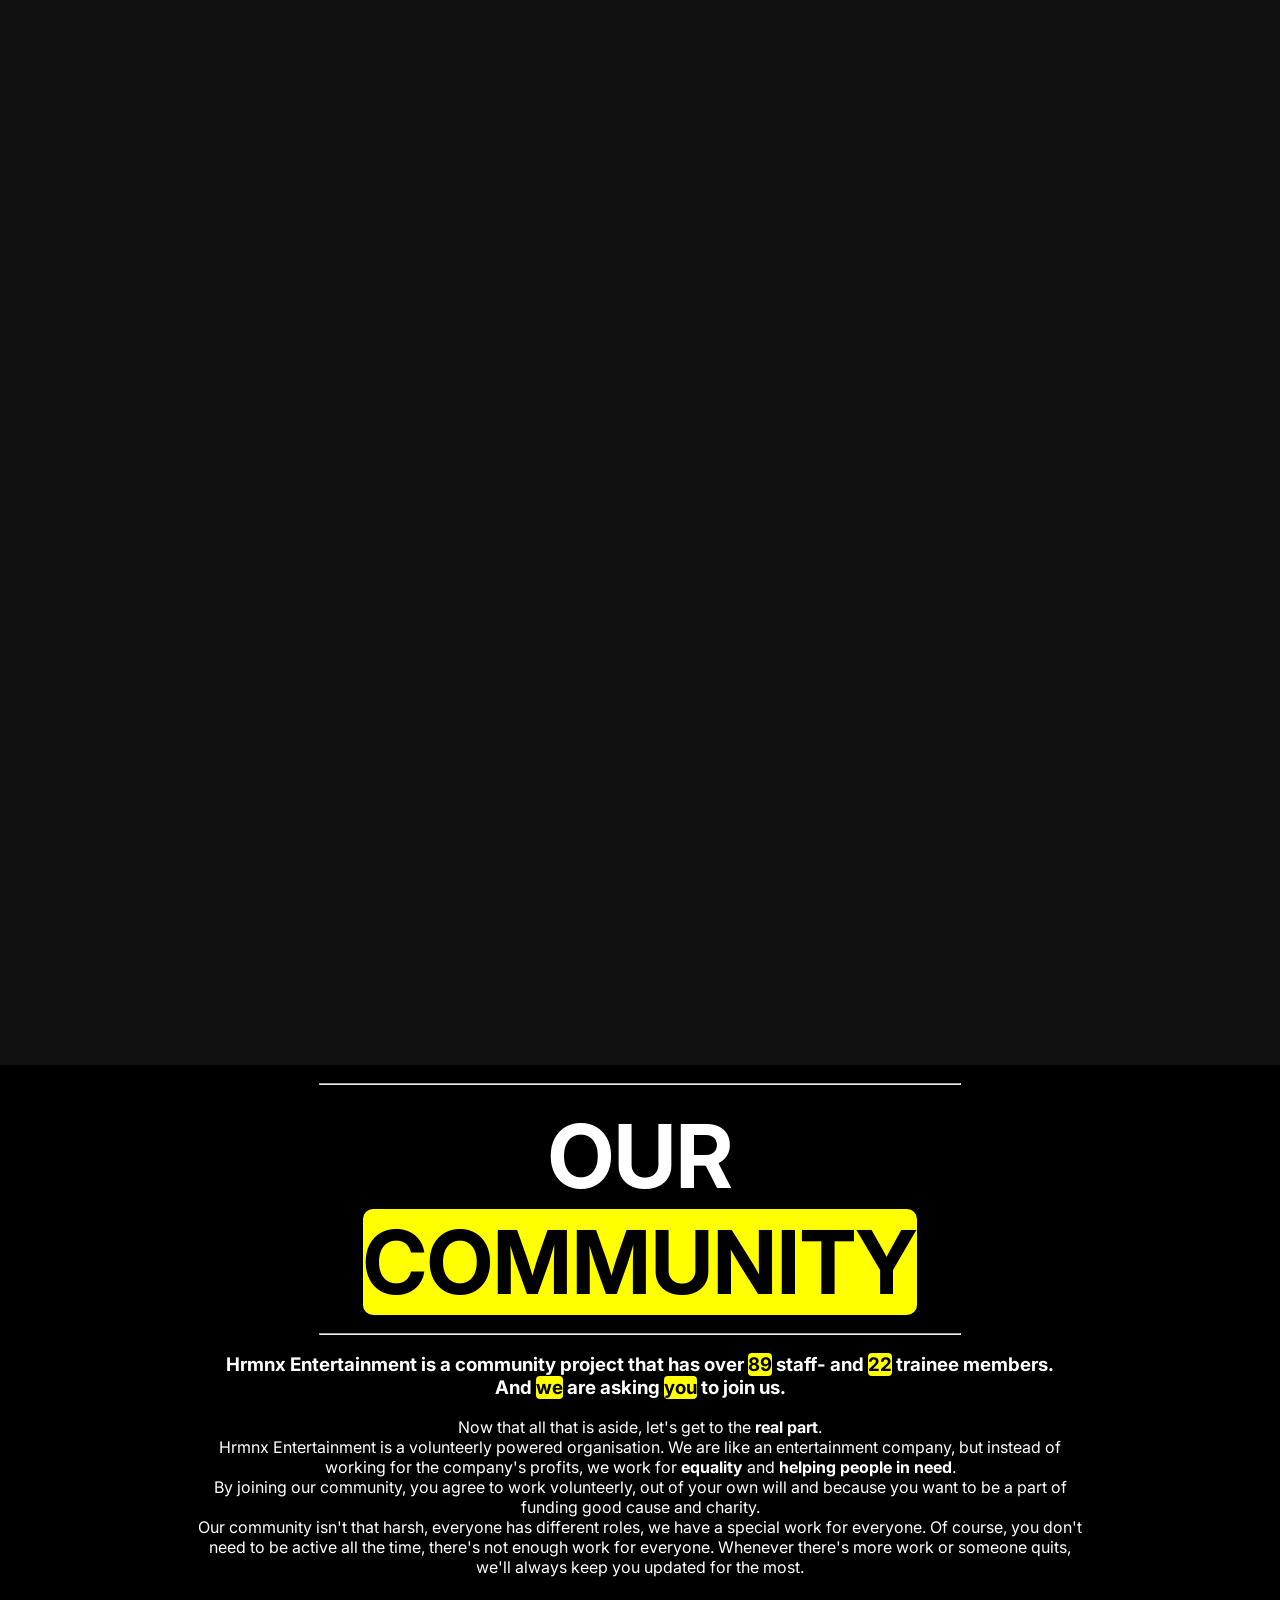
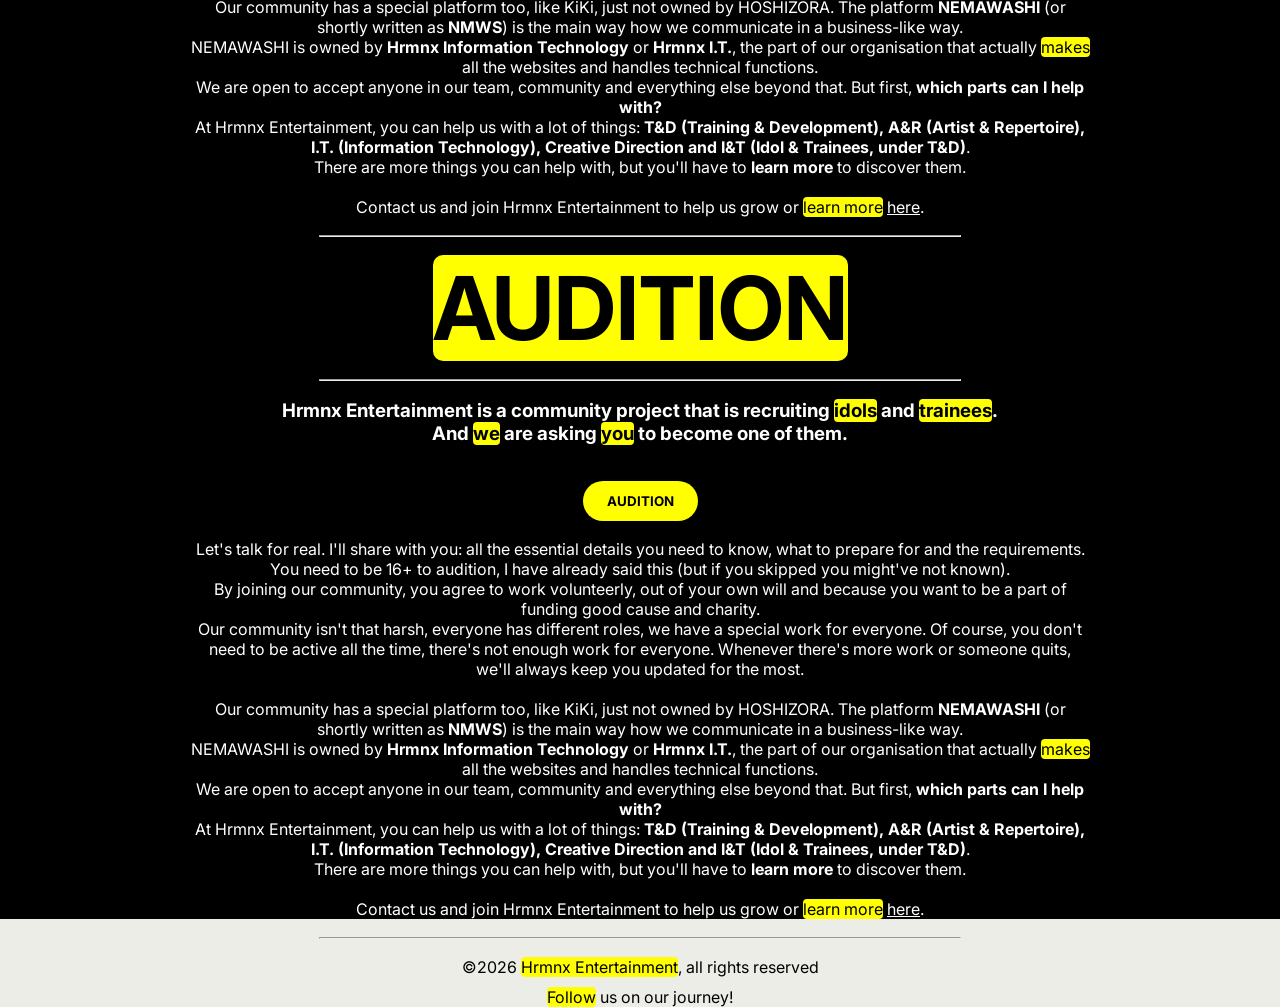
==== commit a371ee2c: "Update index.html" ====
--- a/index.html
+++ b/index.html
@@ -262,30 +262,56 @@
       
     const chapters = {
         'chapter1': {
-            center: [-74.0060, 40.7128], // NYC
-            zoom: 12.5, bearing: 0, pitch: 0,
+            center: [-74.0060, 40.7128], // NYC Center
+            zoom: 11, bearing: 0, pitch: 0,
             profiles: [
-                { name: "Alex Rivera", desc: "Urban photographer based in Manhattan." },
-                { name: "Sarah Chen", desc: "Coffee shop critic roaming Brooklyn." },
-                { name: "Marcus Brody", desc: "Museum curator near Central Park." }
+                { 
+                    name: "Alex Rivera", 
+                    desc: "Urban photographer based in Manhattan.",
+                    coords: [-74.0060, 40.7128] // Central Manhattan
+                },
+                { 
+                    name: "Sarah Chen", 
+                    desc: "Coffee shop critic roaming Williamsburg.",
+                    coords: [-73.9570, 40.7142] // Williamsburg, Brooklyn
+                },
+                { 
+                    name: "Marcus Brody", 
+                    desc: "Museum curator working near Central Park.",
+                    coords: [-73.9654, 40.7829] // Central Park
+                }
             ]
         },
         'chapter2': {
-            center: [2.3522, 48.8566],   // Paris
-            zoom: 14.0, bearing: 30, pitch: 50,
+            center: [2.3522, 48.8566], // Paris Center
+            zoom: 12, bearing: 30, pitch: 50,
             profiles: [
-                { name: "Chloé Dubois", desc: "Catacomb historian mapping old tunnels." },
-                { name: "Pierre Laurent", desc: "Local painter sketching near Montmartre." },
-                { name: "Amélie Moreau", desc: "Pastry blogger discovering hidden cafes." }
+                { 
+                    name: "Chloé Dubois", 
+                    desc: "Catacomb historian mapping old tunnels.",
+                    coords: [2.3325, 48.8338] // Catacombs of Paris
+                },
+                { 
+                    name: "Pierre Laurent", 
+                    desc: "Local painter sketching near Montmartre.",
+                    coords: [2.3431, 48.8867] // Sacré-Cœur, Montmartre
+                }
             ]
         },
         'chapter3': {
-            center: [139.6917, 35.6895], // Tokyo
-            zoom: 15.0, bearing: 90, pitch: 40,
+            center: [139.6917, 35.6895], // Tokyo Center
+            zoom: 13, bearing: 90, pitch: 40,
             profiles: [
-                { name: "Kenji Sato", desc: "Cyberpunk curator tracking midnight aesthetics." },
-                { name: "Yuki Tanaka", desc: "Vinyl record collector exploring Akihabara." },
-                { name: "Haruto Takahashi", desc: "Street photographer based in Shibuya." }
+                { 
+                    name: "Kenji Sato", 
+                    desc: "Cyberpunk curator tracking midnight aesthetics.",
+                    coords: [139.7016, 35.6909] // Shinjuku
+                },
+                { 
+                    name: "Yuki Tanaka", 
+                    desc: "Vinyl record collector exploring Akihabara.",
+                    coords: [139.7715, 35.6997] // Akihabara
+                }
             ]
         }
     };
@@ -326,18 +352,17 @@
                     activeMarkers.forEach(marker => marker.remove());
                     activeMarkers = [];
 
-                    // 2. Loop through and spawn profiles as distinct HTML elements across the globe
+                    // 2. Loop through and spawn profiles using your exact custom coordinates
                     if (chapterData.profiles && chapterData.profiles.length > 0) {
                         chapterData.profiles.forEach(person => {
                             
-                            // Generate entirely randomized coordinates spanning the planet
-                            const globalLng = (Math.random() * 360) - 180; 
-                            const globalLat = (Math.random() * 160) - 80;  
-
-                            // Outer element ONLY for Mapbox tracking (No custom animation classes here!)
+                            // Check if coordinates exist to prevent map errors
+                            if (!person.coords) return; 
+
+                            // Outer element ONLY for Mapbox tracking
                             const markerElement = document.createElement('div');
                             
-                            // Inner element ONLY for your custom CSS animations
+                            // Inner element for your custom CSS animations
                             markerElement.innerHTML = `
                                 <div class="fade-in-wrapper">
                                     <div class="profile-card">
@@ -347,15 +372,15 @@
                                 </div>
                             `;
 
-                            // Initialize as an independent HTML Marker
+                            // Initialize as an independent HTML Marker using custom coordinates
                             const newMarker = new mapboxgl.Marker({
                                 element: markerElement,
                                 anchor: 'bottom'
                             })
-                            .setLngLat([globalLng, globalLat])
+                            .setLngLat(person.coords) // Reads the explicit custom coords array directly
                             .addTo(map);
 
-                            // Save to array tracker
+                            // Save to array tracker for cleanup on scroll
                             activeMarkers.push(newMarker);
                         });
                     }
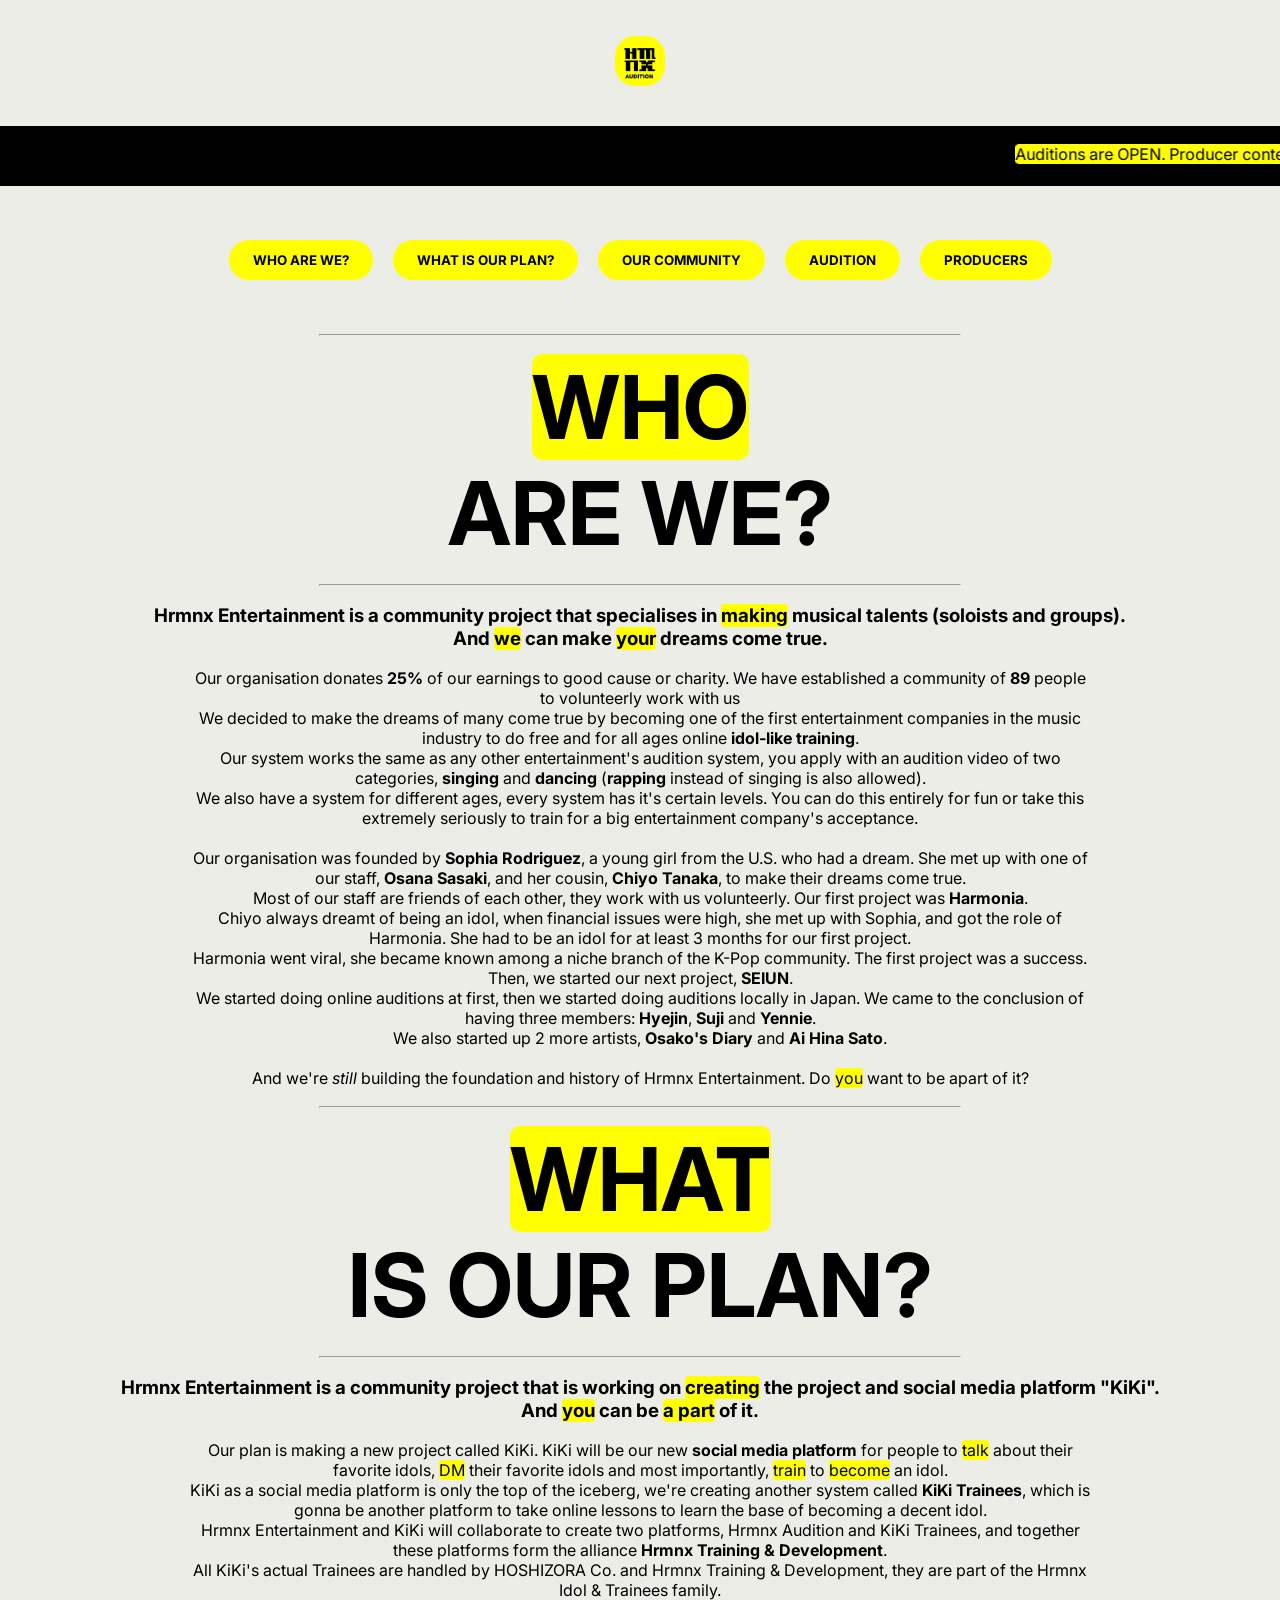
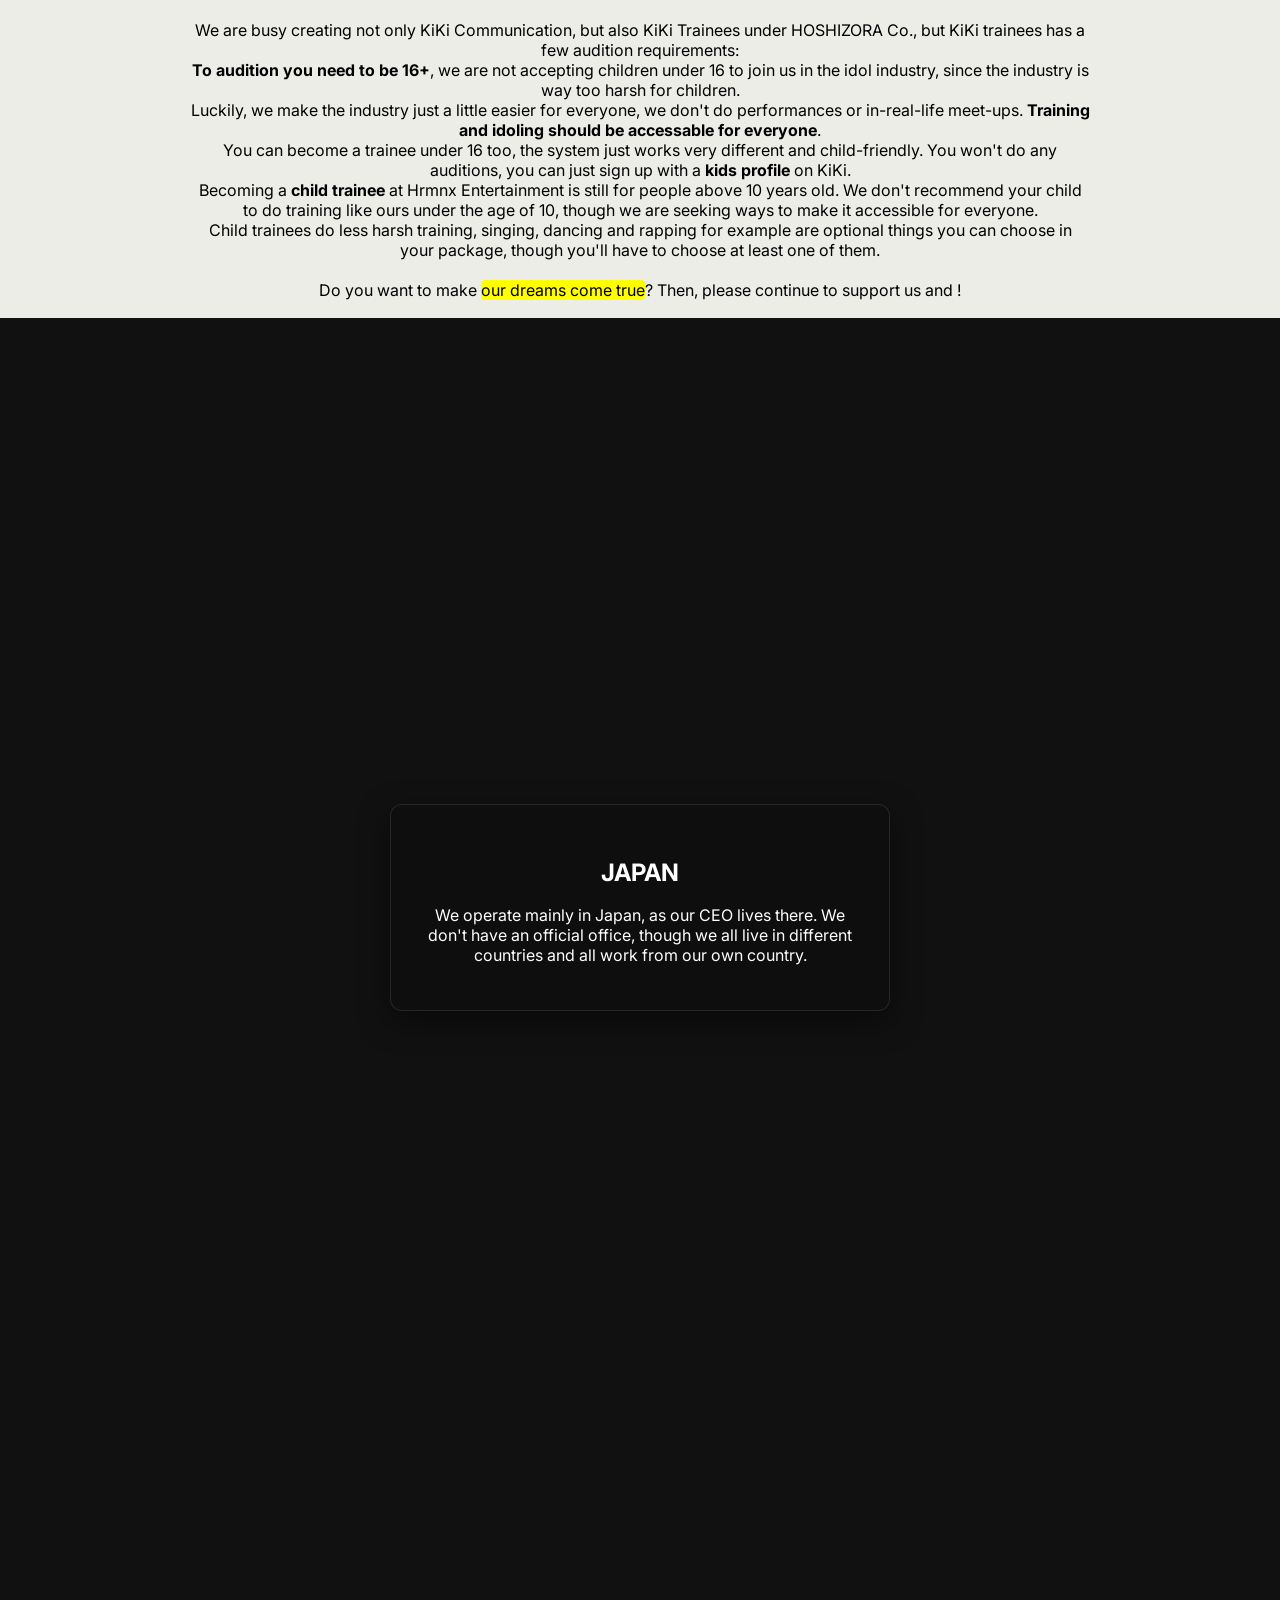
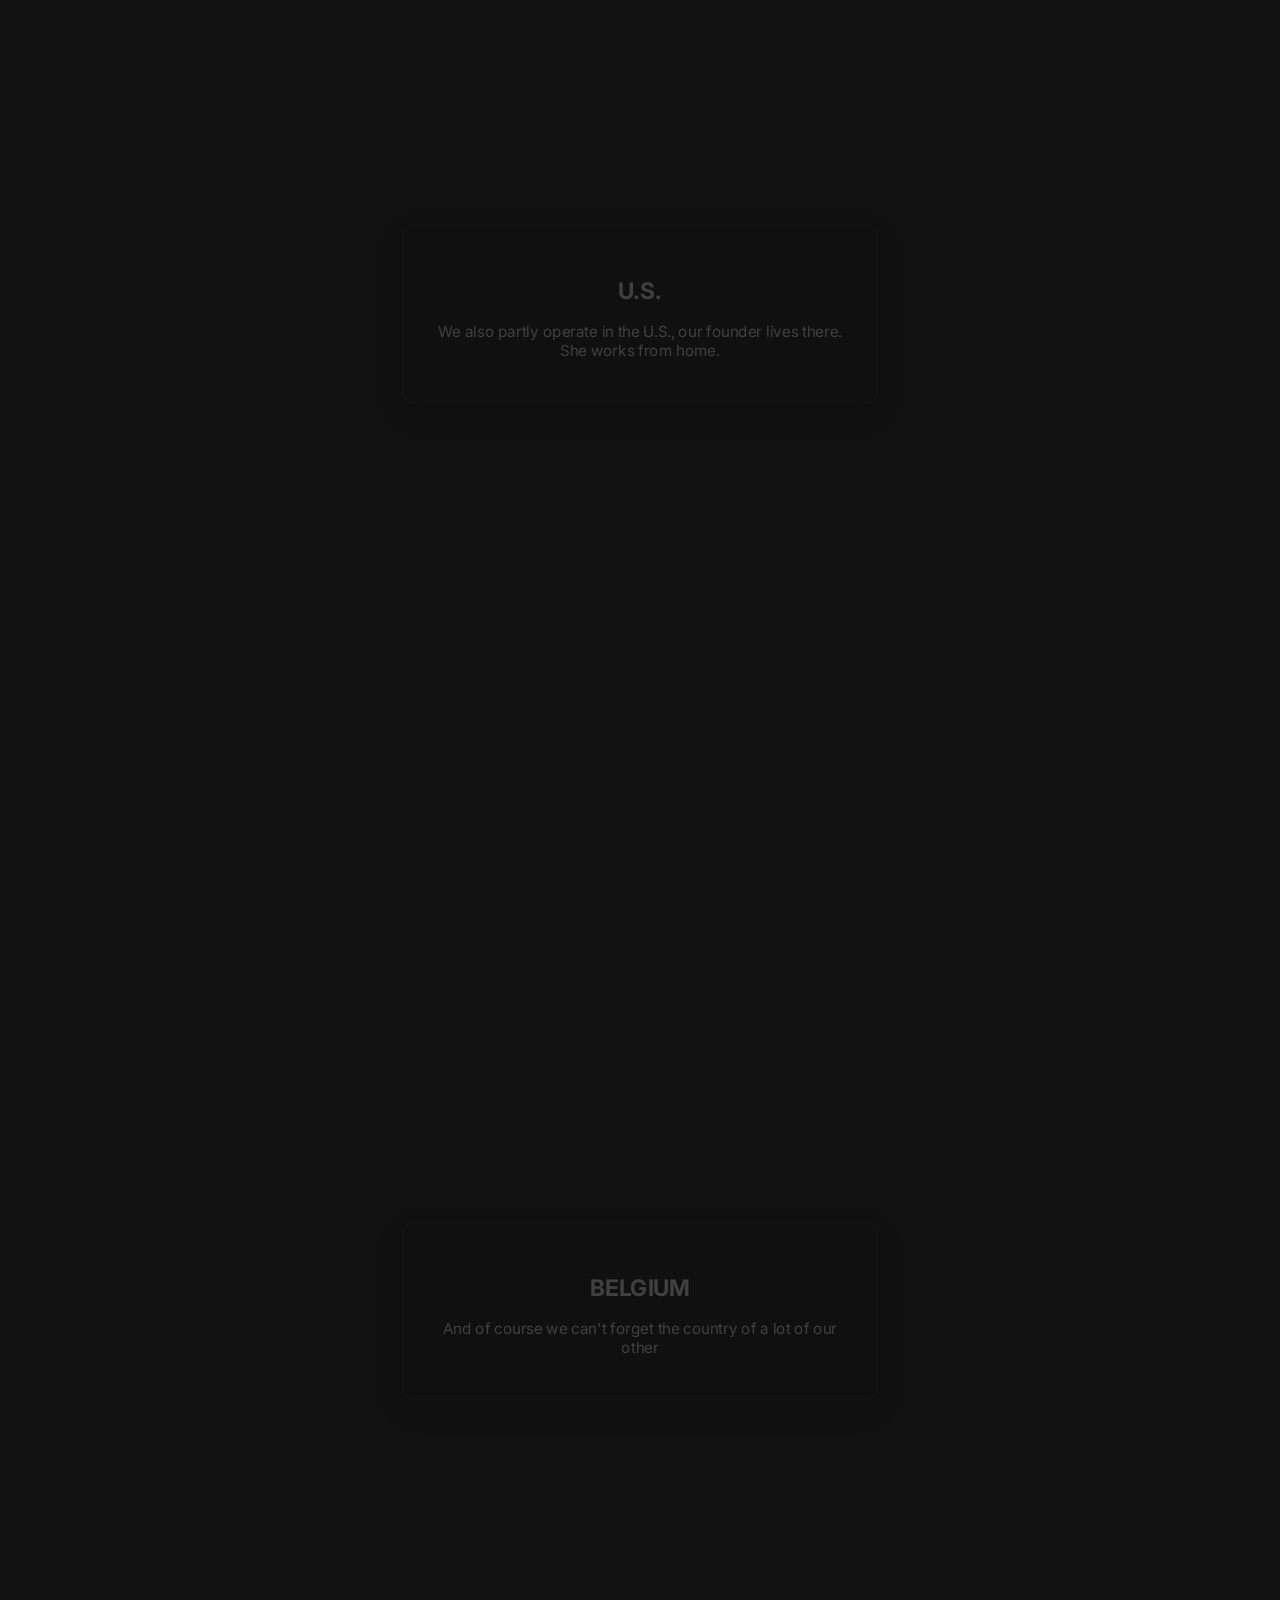
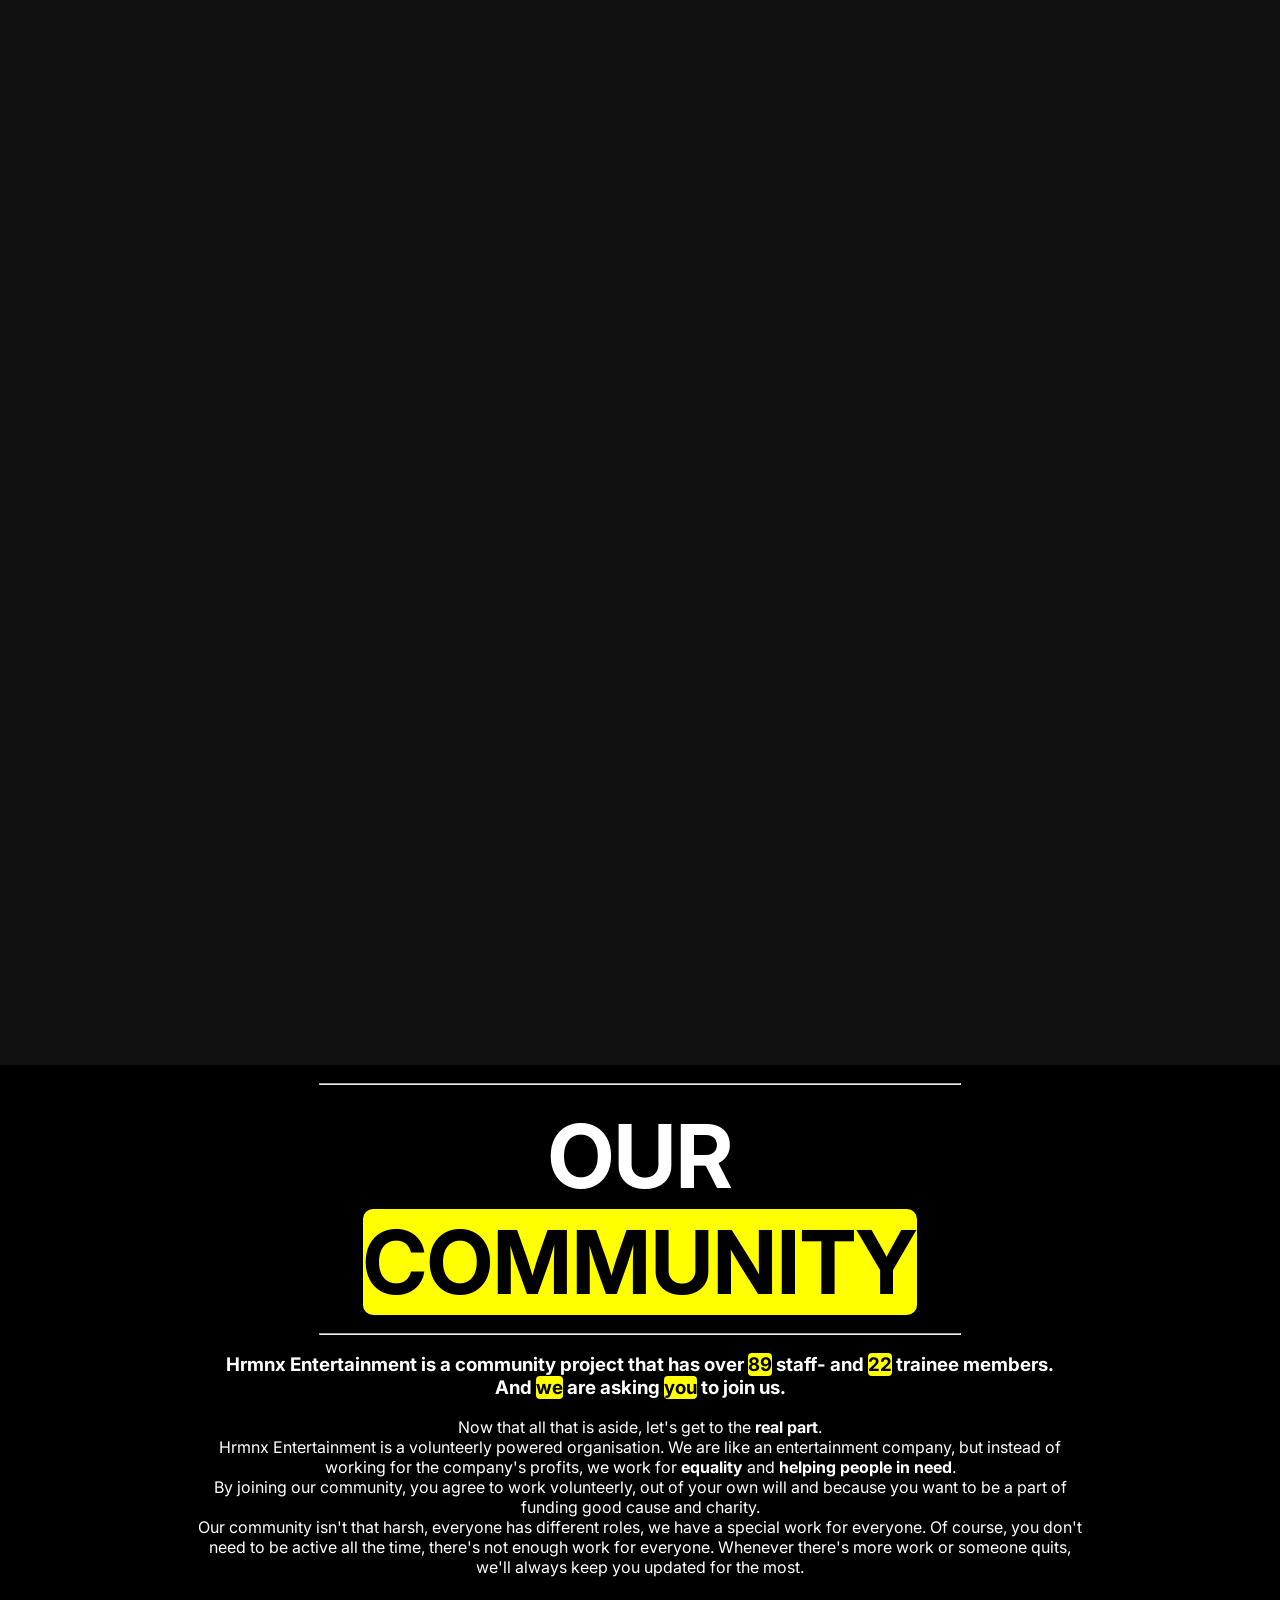
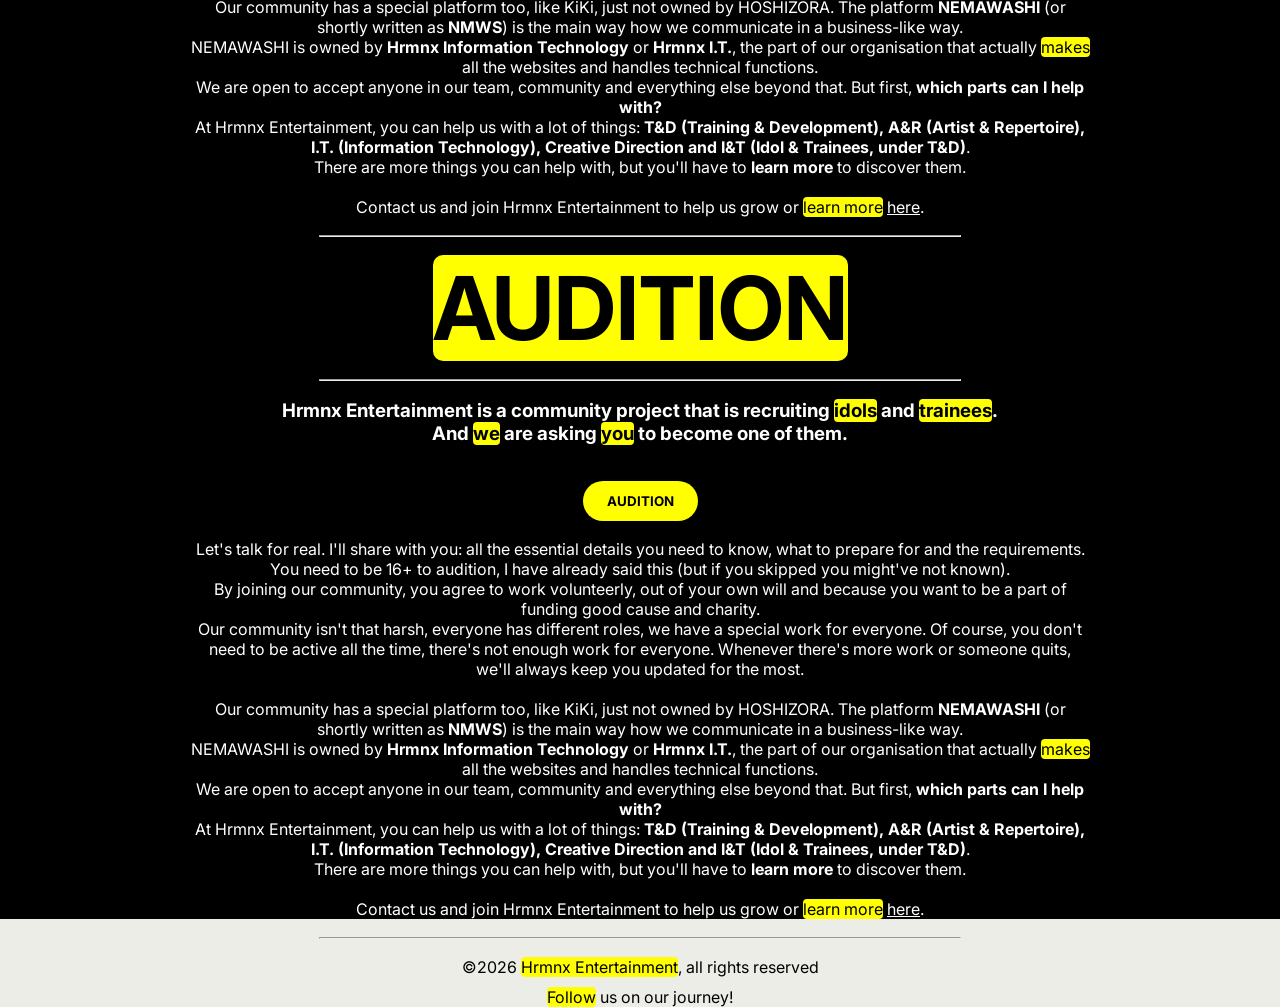
==== commit 42342991: "Update index.html" ====
--- a/index.html
+++ b/index.html
@@ -262,39 +262,54 @@
       
     const chapters = {
         'chapter1': {
-            center: [-74.0060, 40.7128], // NYC Center
-            zoom: 11, bearing: 0, pitch: 0,
+            center: [36.5748441, 139.2394179],
+            zoom: 4, bearing: 0, pitch: 0,
             profiles: [
                 { 
-                    name: "Alex Rivera", 
-                    desc: "Urban photographer based in Manhattan.",
-                    coords: [-74.0060, 40.7128] // Central Manhattan
-                },
-                { 
-                    name: "Sarah Chen", 
-                    desc: "Coffee shop critic roaming Williamsburg.",
-                    coords: [-73.9570, 40.7142] // Williamsburg, Brooklyn
-                },
-                { 
-                    name: "Marcus Brody", 
-                    desc: "Museum curator working near Central Park.",
-                    coords: [-73.9654, 40.7829] // Central Park
+                    name: "Tanaka Chiyo", 
+                    desc: "CEO of Hrmnx Entertainment",
+                    coords: [33.1799965, 129.7152872]
+                },
+                { 
+                    name: "Lee Hyejin", 
+                    desc: "Member Hyejin of SEIUN",
+                    coords: [33.1328355, 129.8999115]
+                },
+                { 
+                    name: "Takagi Suzuha", 
+                    desc: "Member Suji of SEIUN",
+                    coords: [33.5898988, 130.4017509] 
+                },
+                { 
+                    name: "Ishibashi Emi", 
+                    desc: "Member Yennie of SEIUN",
+                    coords: [33.0745898, 129.8532263] 
+                },
+                { 
+                    name: "Kirishima Yumi Mei", 
+                    desc: "CEO of Management Department",
+                    coords: [33.2175801, 129.6483486] 
+                },
+                { 
+                    name: "Sato Ai Hina", 
+                    desc: "Notable producer and songwriter of Hrmnx Entertainment",
+                    coords: [-73.9654, 40.7829] 
                 }
             ]
         },
         'chapter2': {
-            center: [2.3522, 48.8566], // Paris Center
-            zoom: 12, bearing: 30, pitch: 50,
+            center: [39.7837304, -100.445882], 
+            zoom: 4, bearing: 30, pitch: 50,
             profiles: [
                 { 
-                    name: "Chloé Dubois", 
-                    desc: "Catacomb historian mapping old tunnels.",
-                    coords: [2.3325, 48.8338] // Catacombs of Paris
-                },
-                { 
-                    name: "Pierre Laurent", 
-                    desc: "Local painter sketching near Montmartre.",
-                    coords: [2.3431, 48.8867] // Sacré-Cœur, Montmartre
+                    name: "Sophia Rodriguez", 
+                    desc: "Founder of Hrmnx Entertainment",
+                    coords: [33.7690164, -118.191604] 
+                },
+                { 
+                    name: "Cali Turner", 
+                    desc: "CEO of Marketing Department",
+                    coords: [33.952845, -84.5496054] 
                 }
             ]
         },
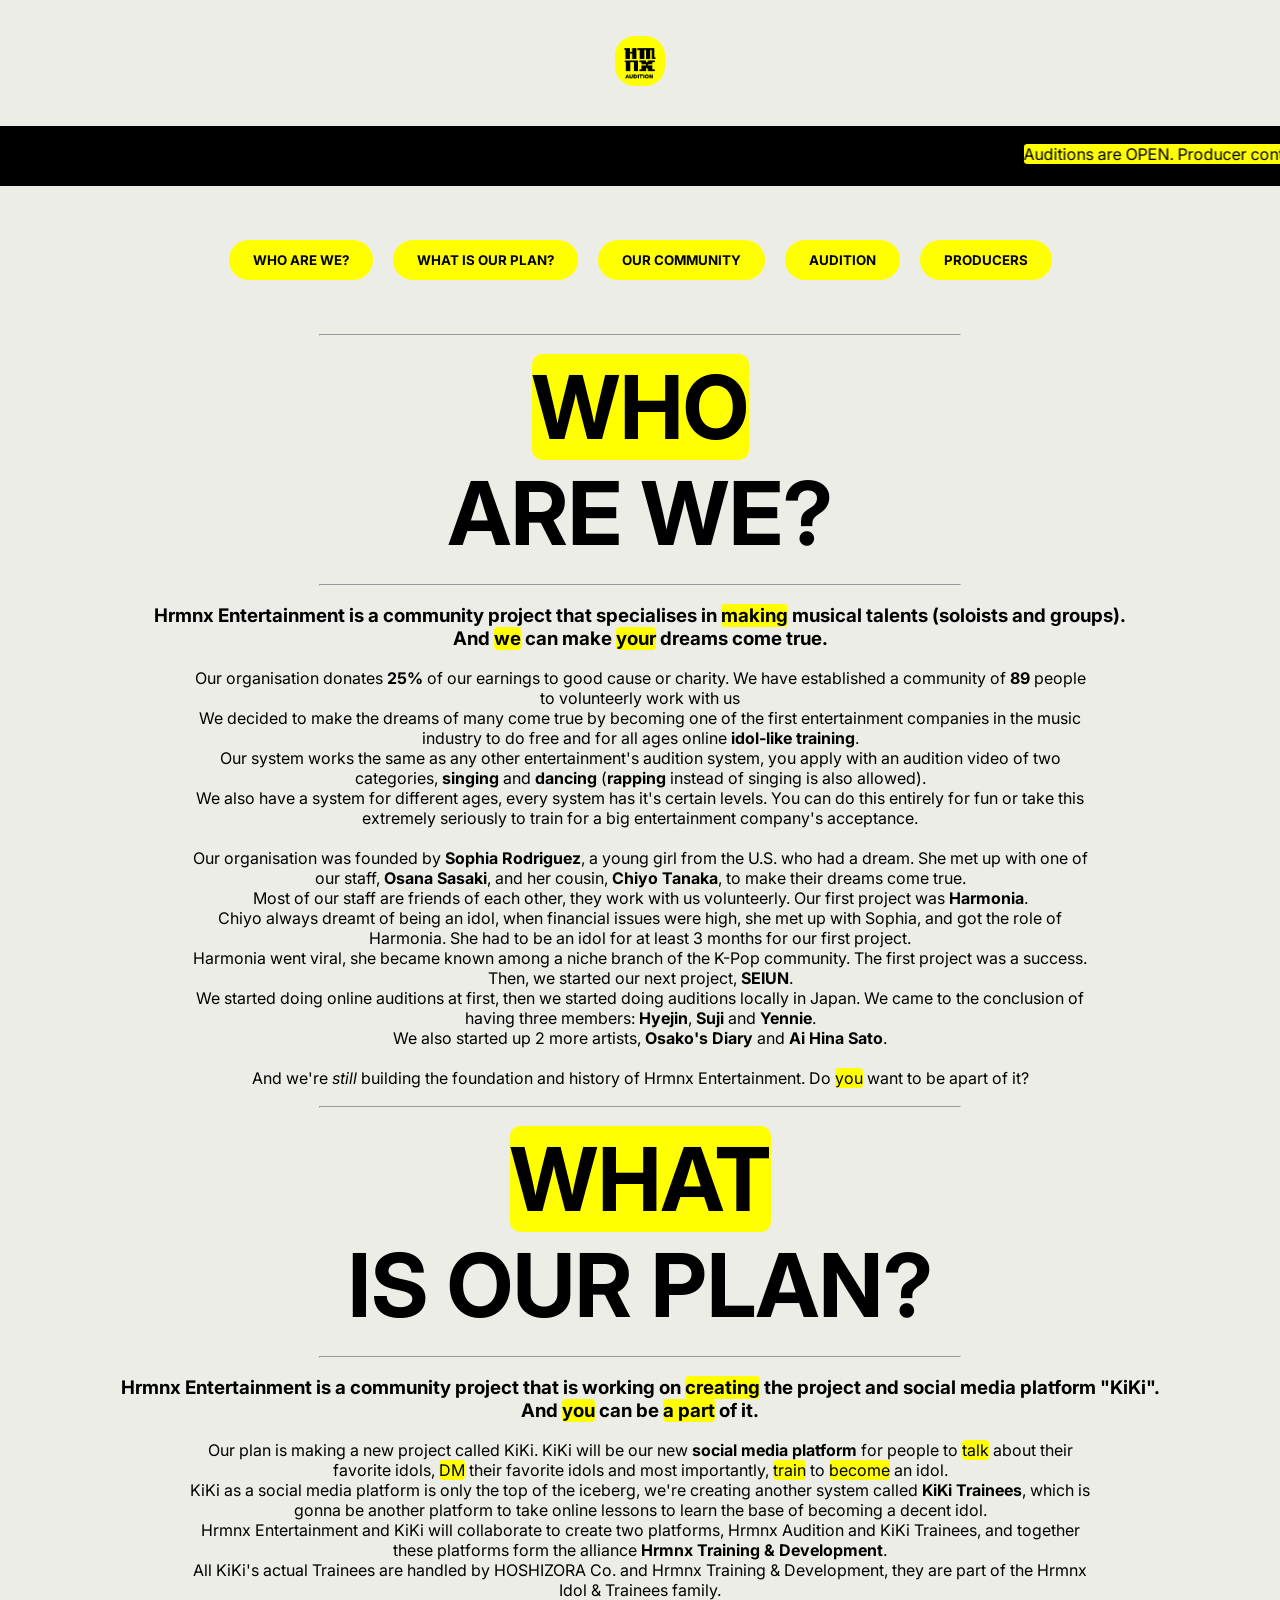
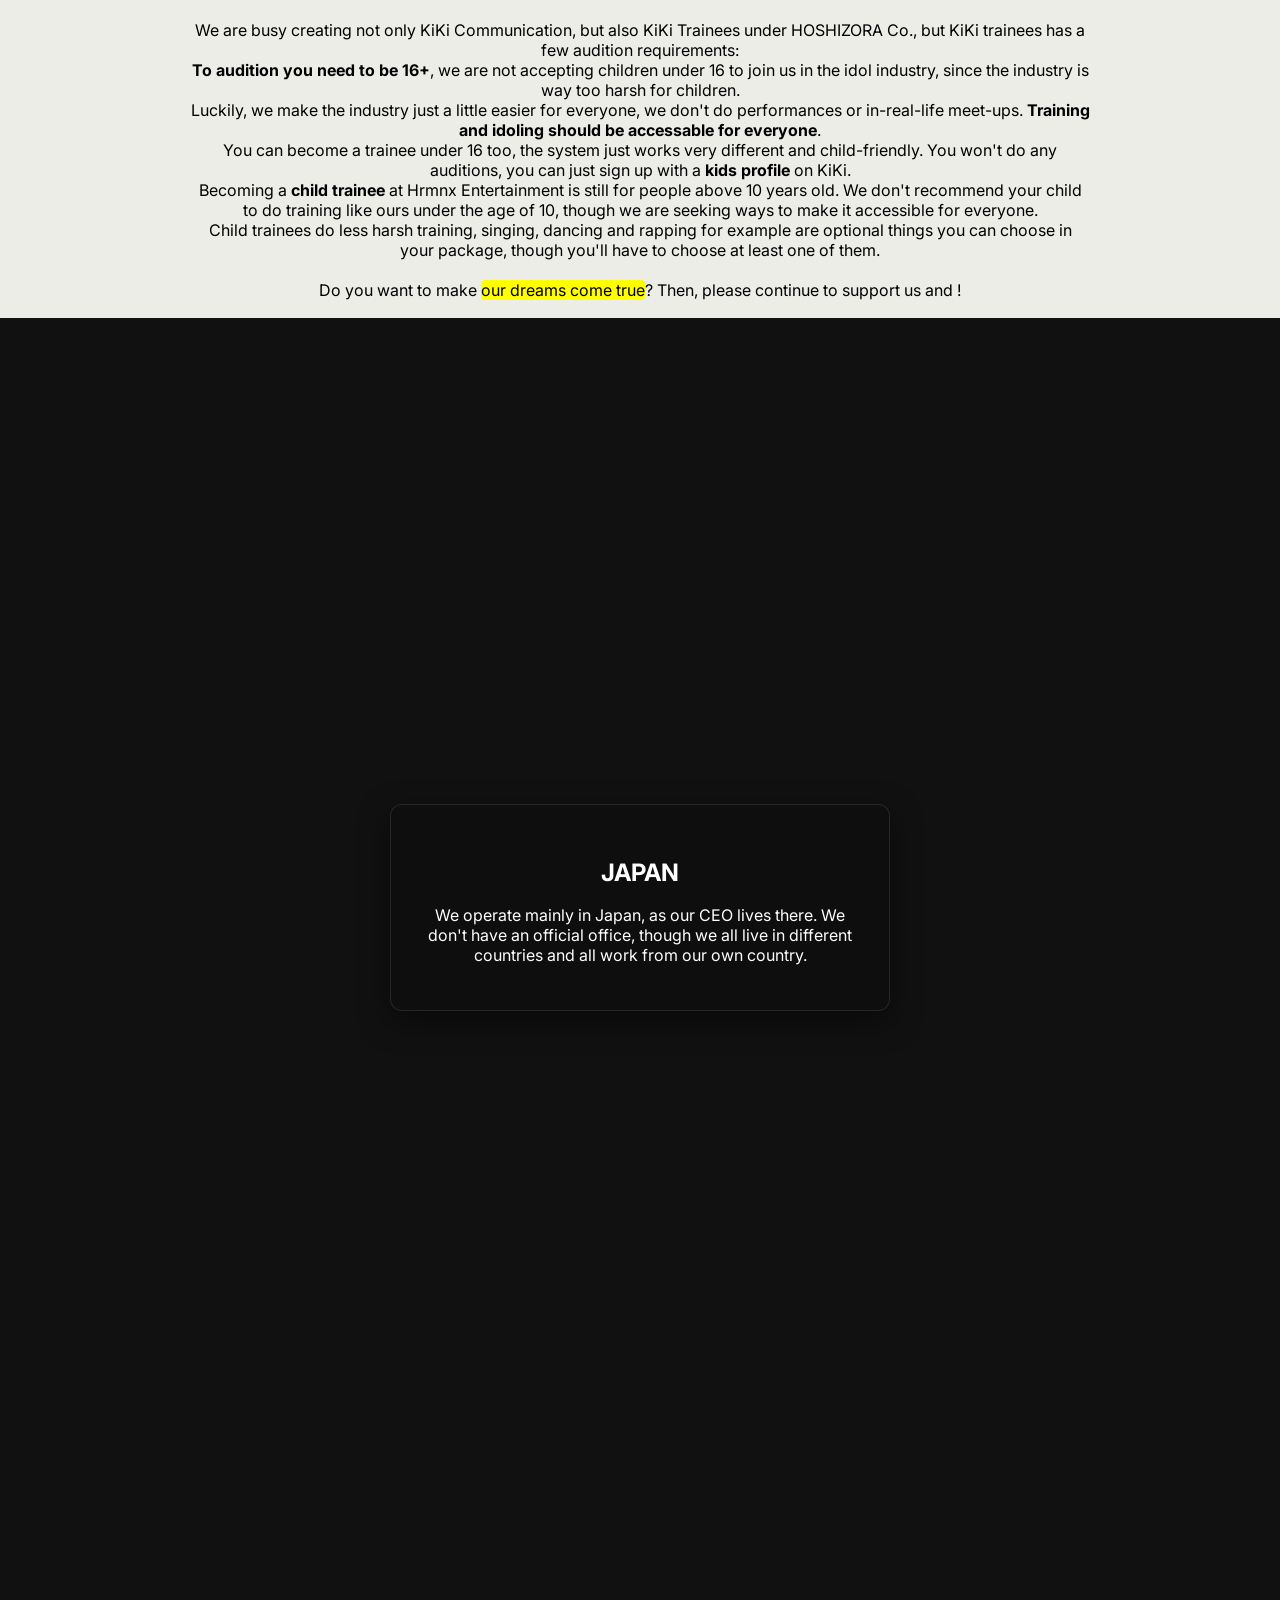
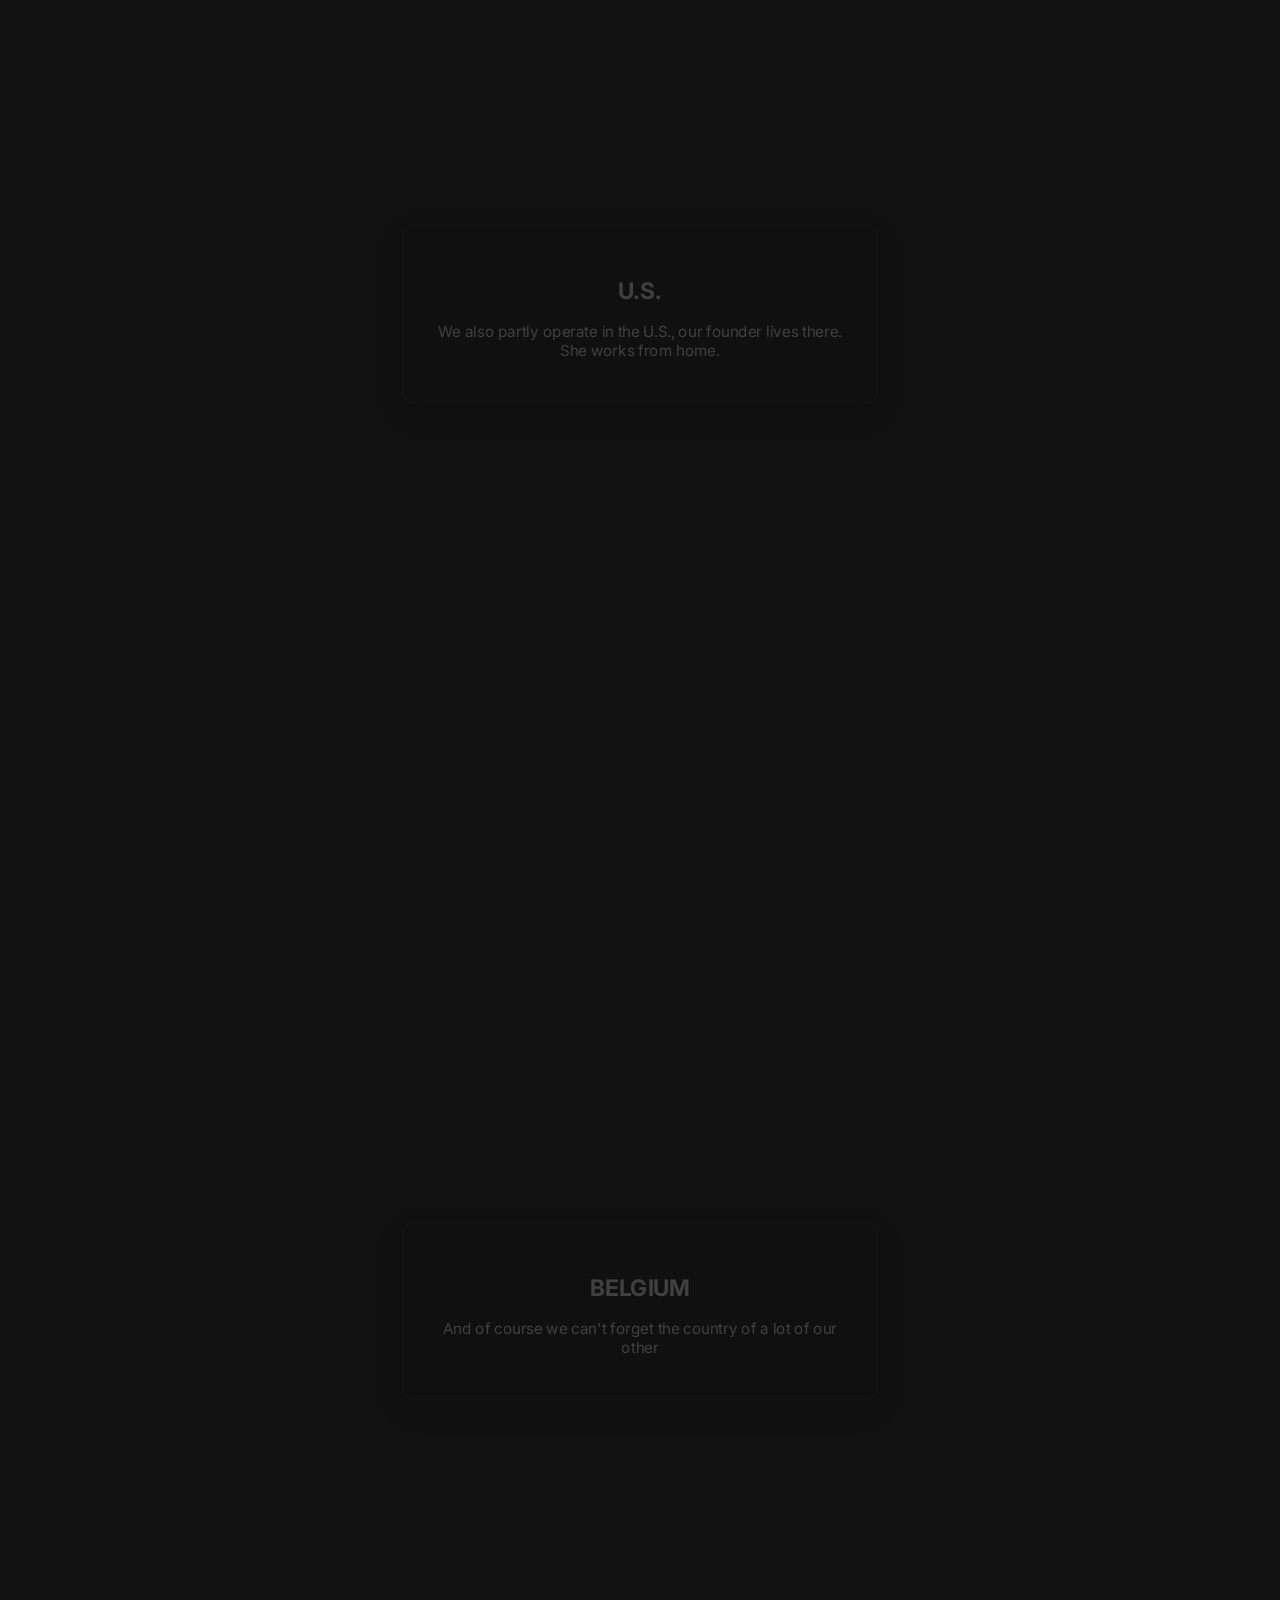
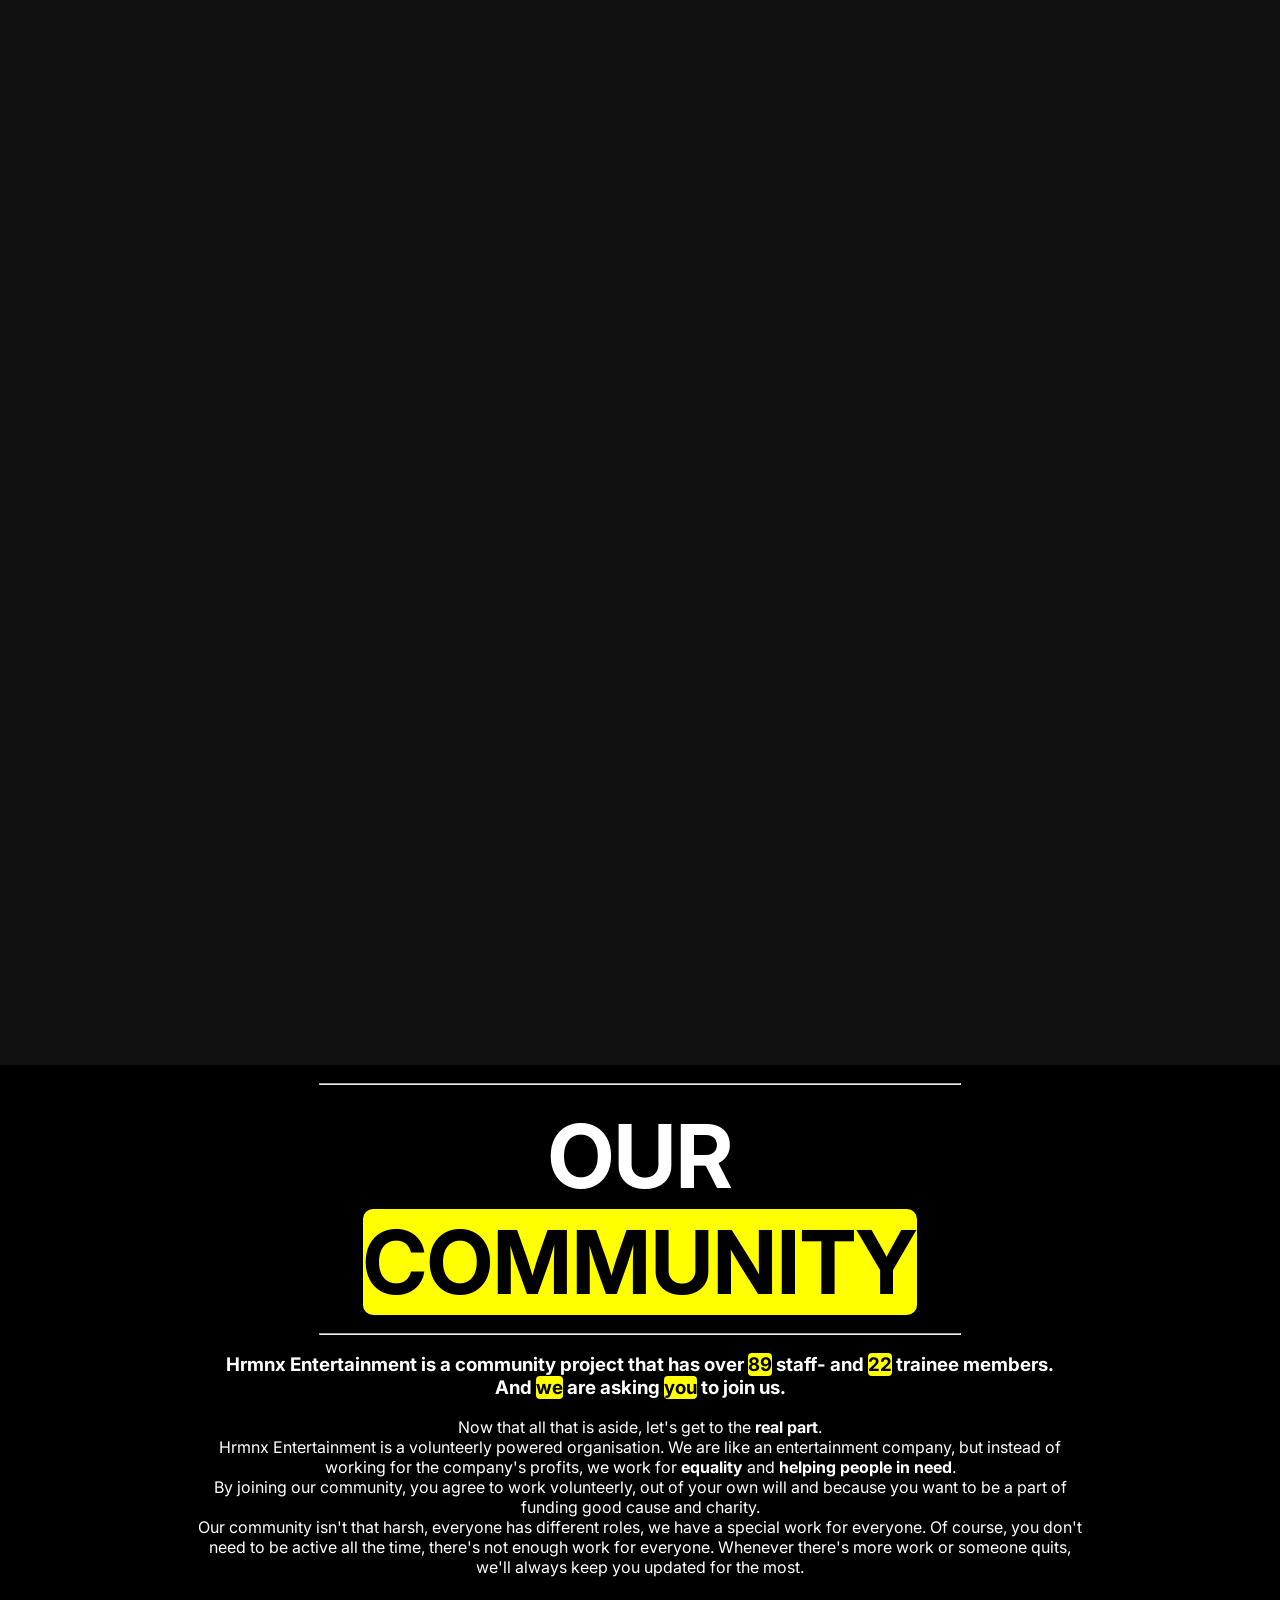
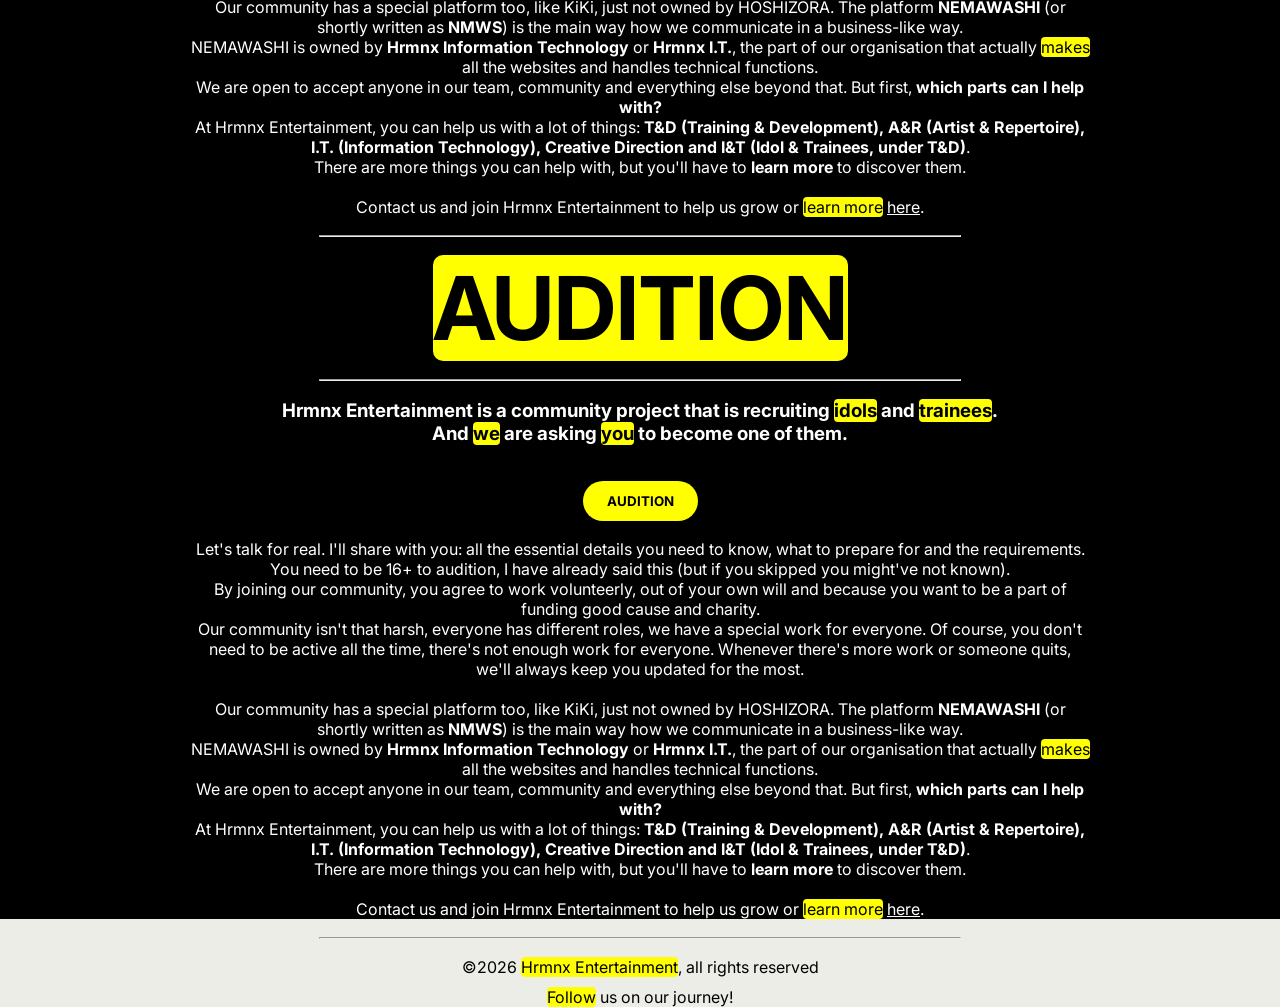
==== commit ac03fe8e: "Update index.html" ====
--- a/index.html
+++ b/index.html
@@ -262,33 +262,33 @@
       
     const chapters = {
         'chapter1': {
-            center: [36.5748441, 139.2394179],
+            center: [139.2394179, 36.5748441],
             zoom: 4, bearing: 0, pitch: 0,
             profiles: [
                 { 
                     name: "Tanaka Chiyo", 
                     desc: "CEO of Hrmnx Entertainment",
-                    coords: [33.1799965, 129.7152872]
+                    coords: [129.7152872, 33.1799965]
                 },
                 { 
                     name: "Lee Hyejin", 
                     desc: "Member Hyejin of SEIUN",
-                    coords: [33.1328355, 129.8999115]
+                    coords: [129.8999115, 33.1328355]
                 },
                 { 
                     name: "Takagi Suzuha", 
                     desc: "Member Suji of SEIUN",
-                    coords: [33.5898988, 130.4017509] 
+                    coords: [130.4017509, 33.5898988] 
                 },
                 { 
                     name: "Ishibashi Emi", 
                     desc: "Member Yennie of SEIUN",
-                    coords: [33.0745898, 129.8532263] 
+                    coords: [129.8532263, 33.0745898] 
                 },
                 { 
                     name: "Kirishima Yumi Mei", 
                     desc: "CEO of Management Department",
-                    coords: [33.2175801, 129.6483486] 
+                    coords: [129.6483486, 33.2175801] 
                 },
                 { 
                     name: "Sato Ai Hina", 
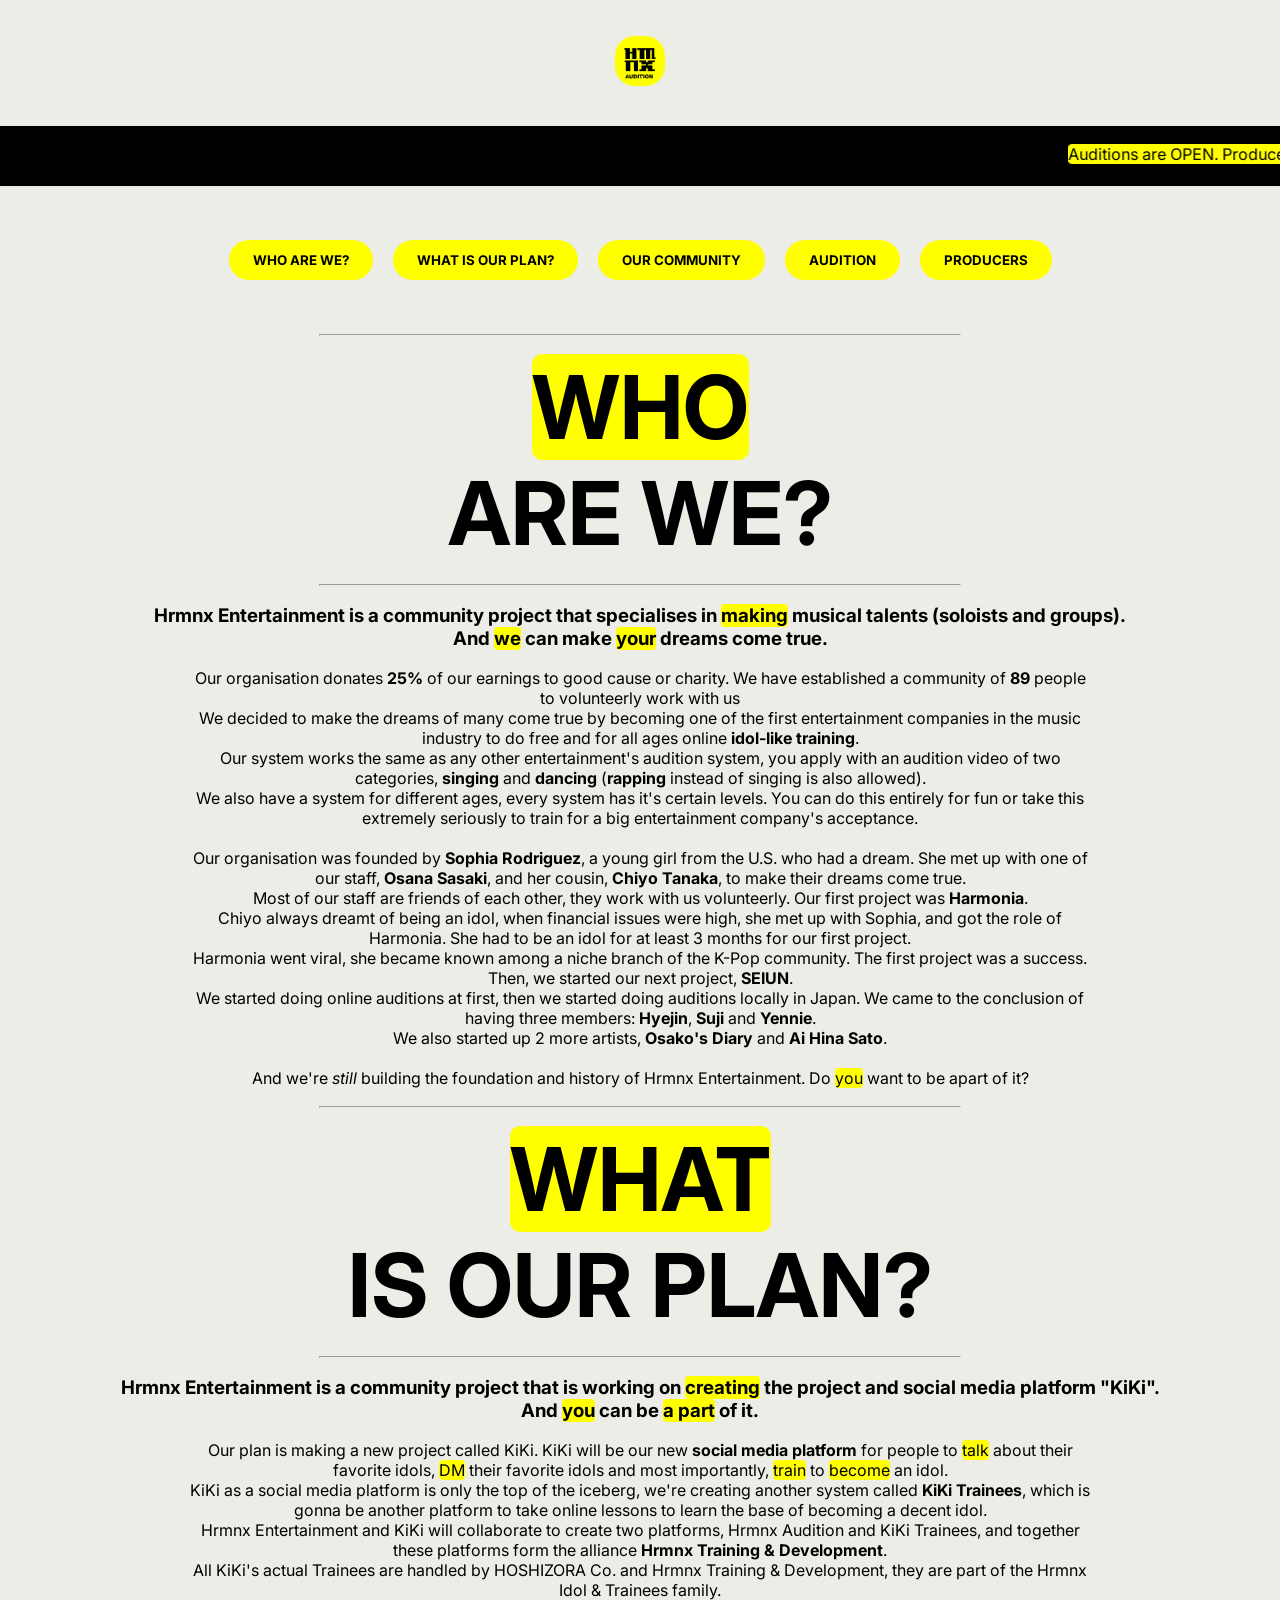
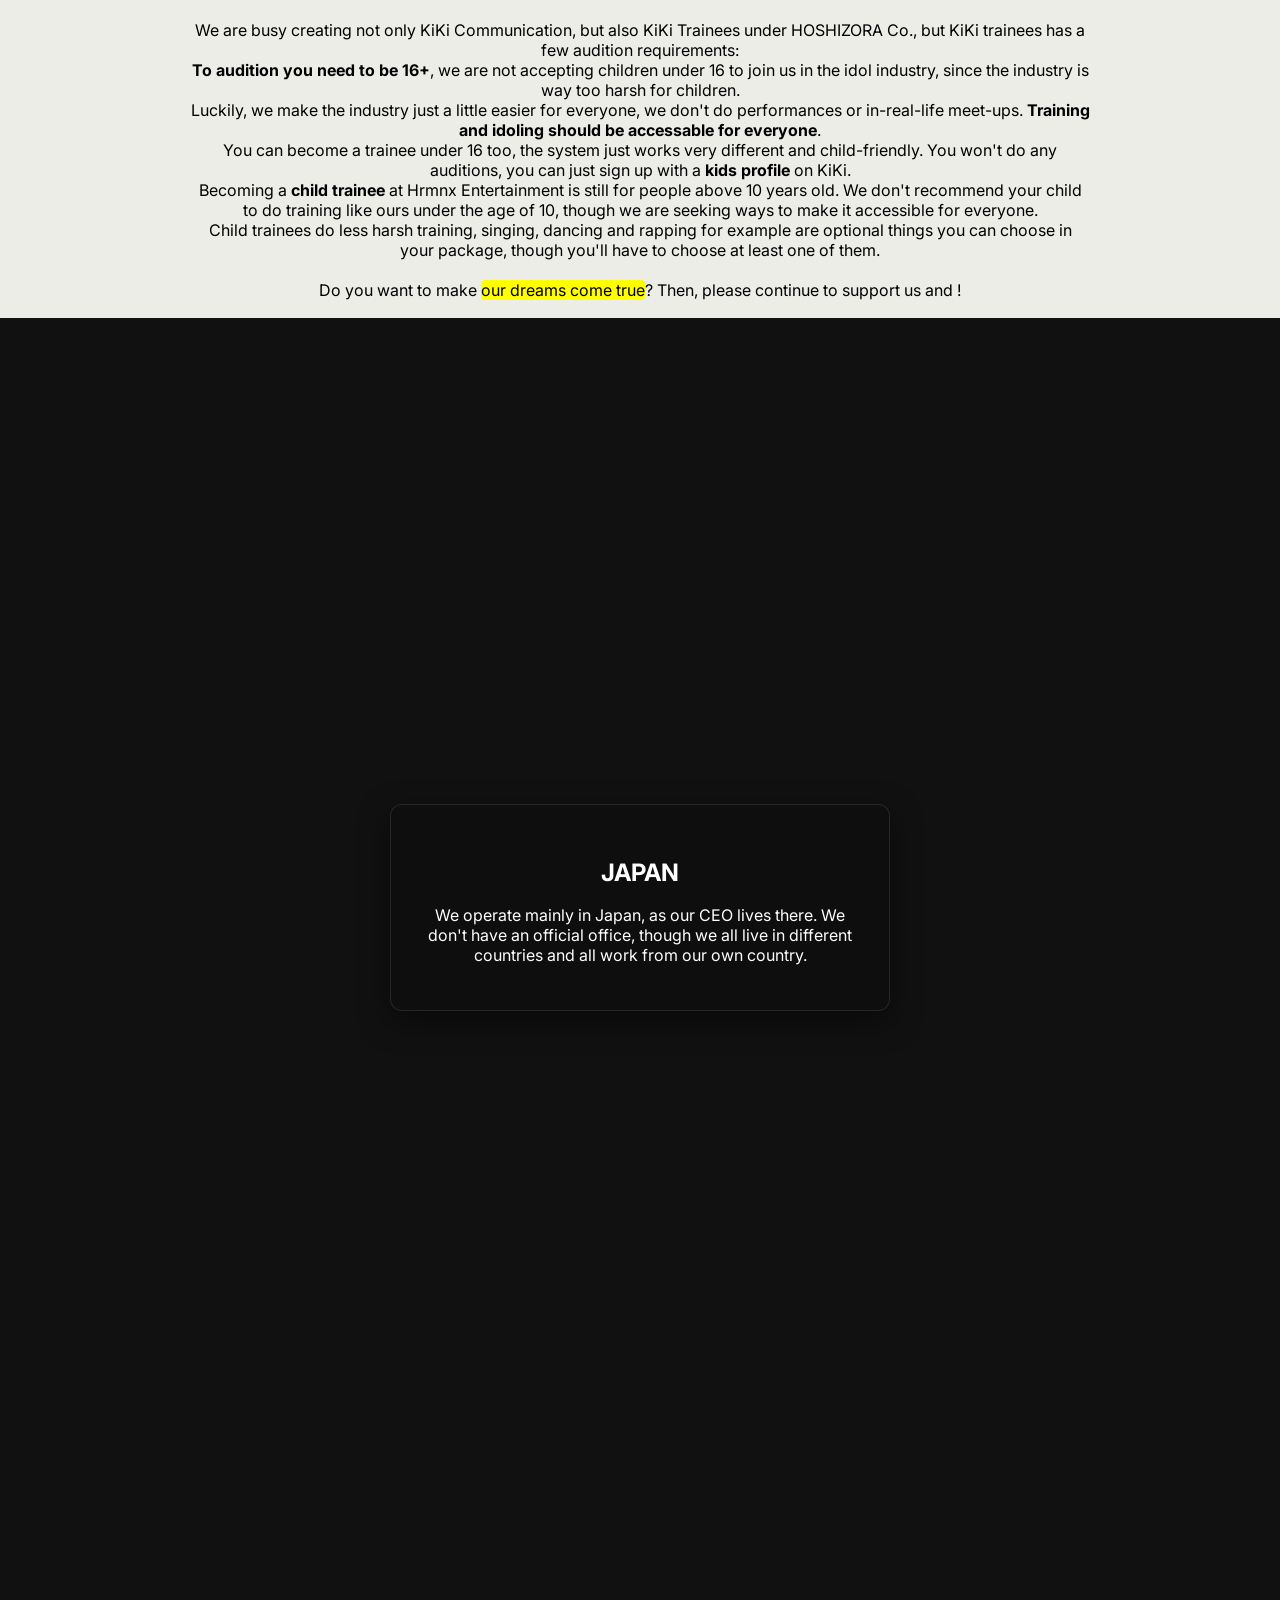
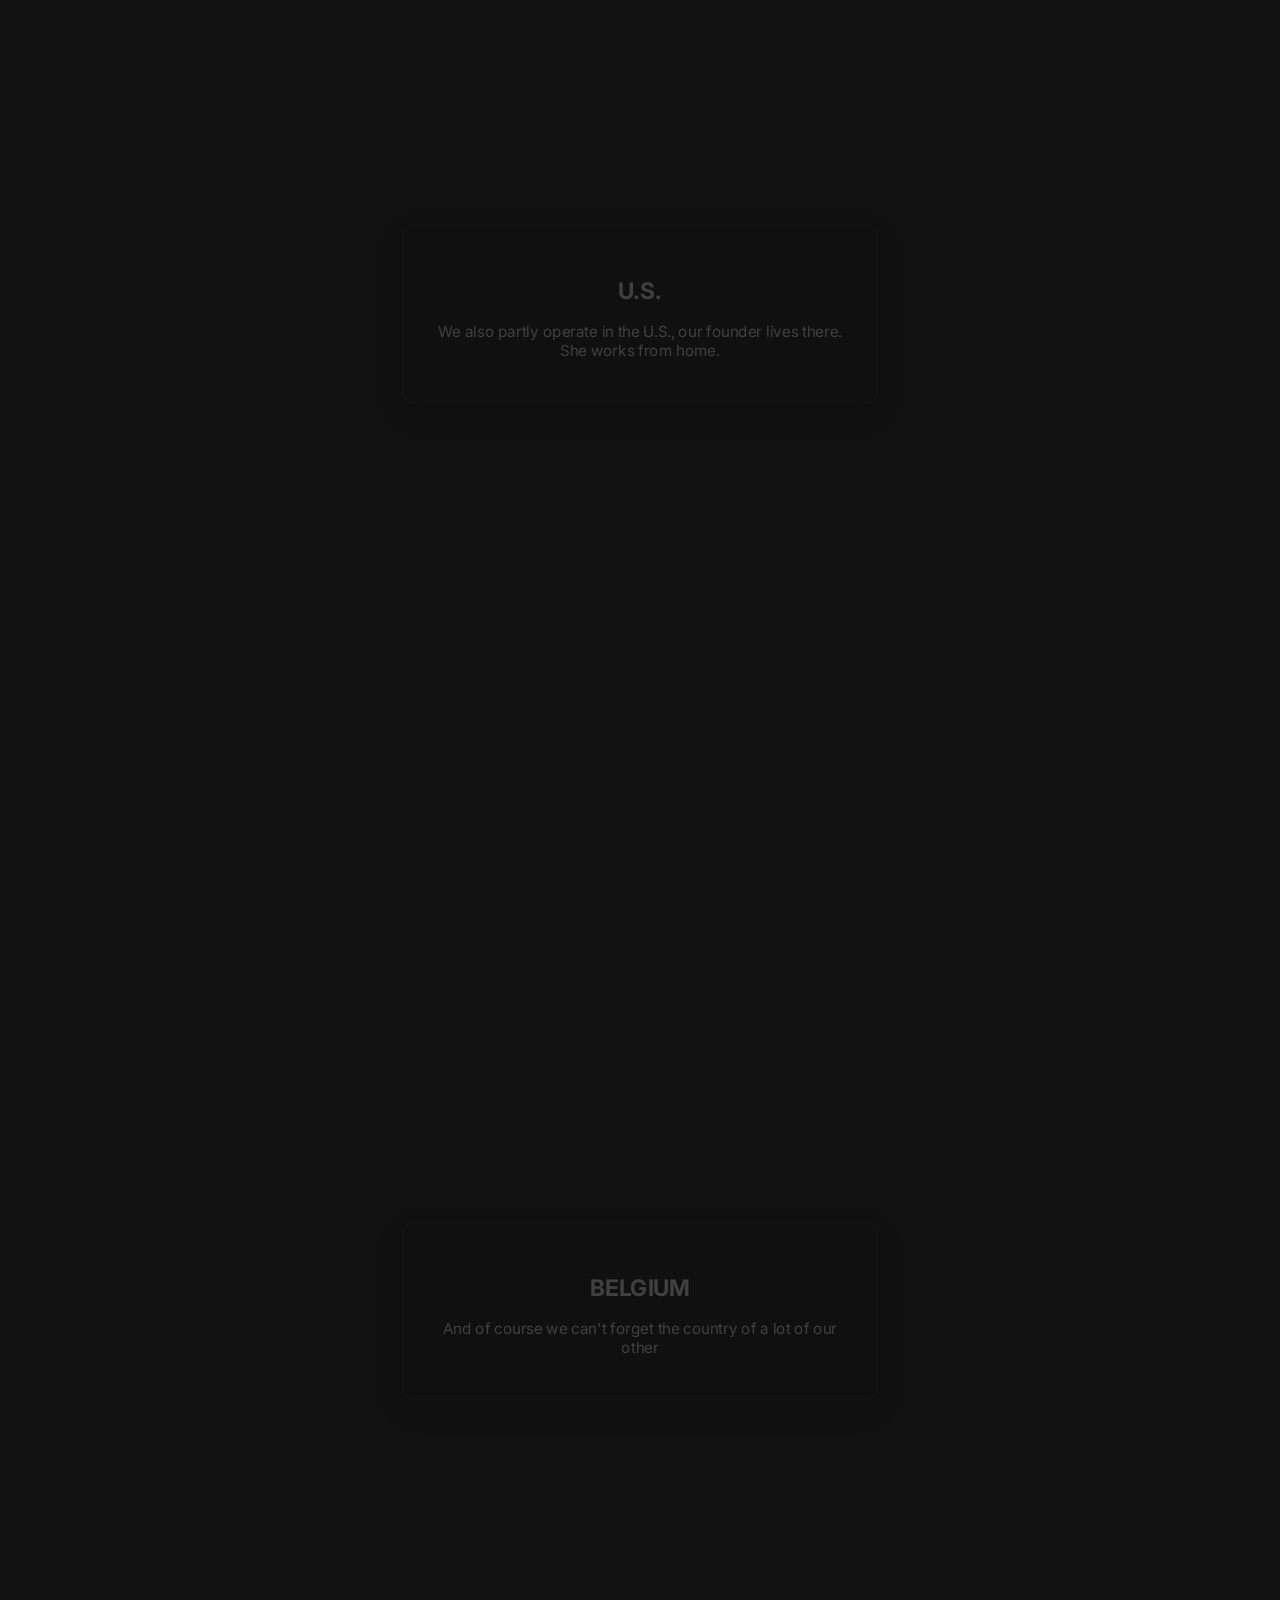
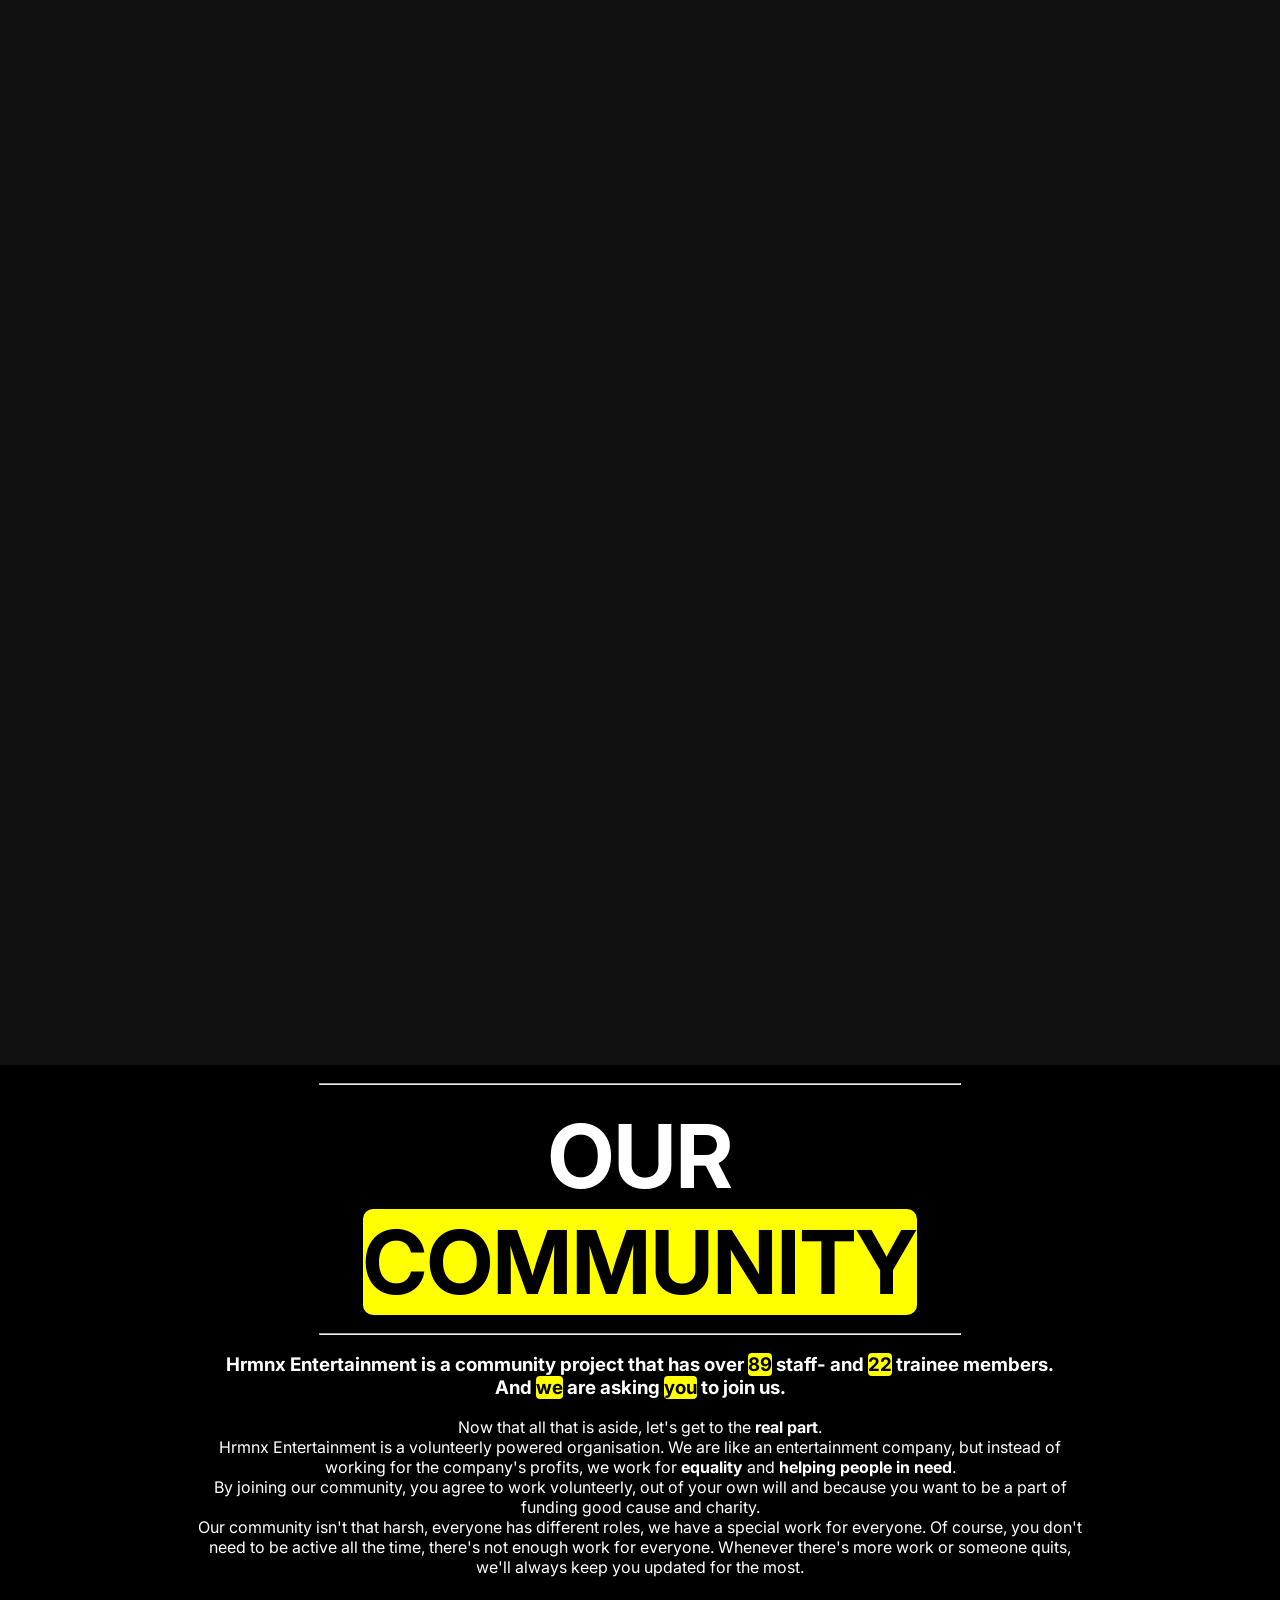
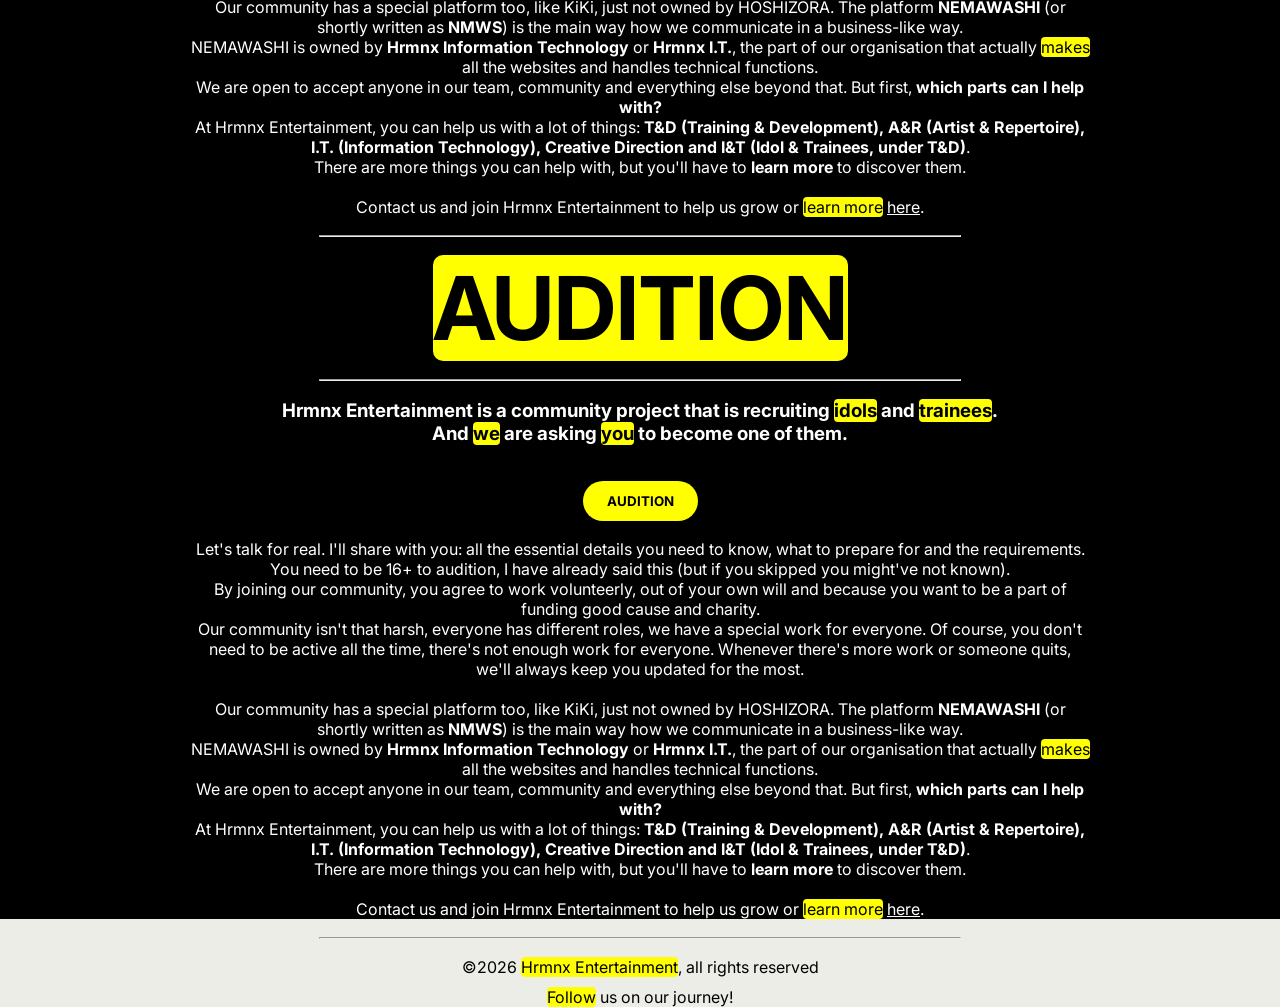
==== commit 953623d1: "Update index.html" ====
--- a/index.html
+++ b/index.html
@@ -262,8 +262,8 @@
       
     const chapters = {
         'chapter1': {
-            center: [139.2394179, 36.5748441],
-            zoom: 4, bearing: 0, pitch: 0,
+            center: [129.7152872, 33.1799965],
+            zoom: 7, bearing: 0, pitch: 0,
             profiles: [
                 { 
                     name: "Tanaka Chiyo", 
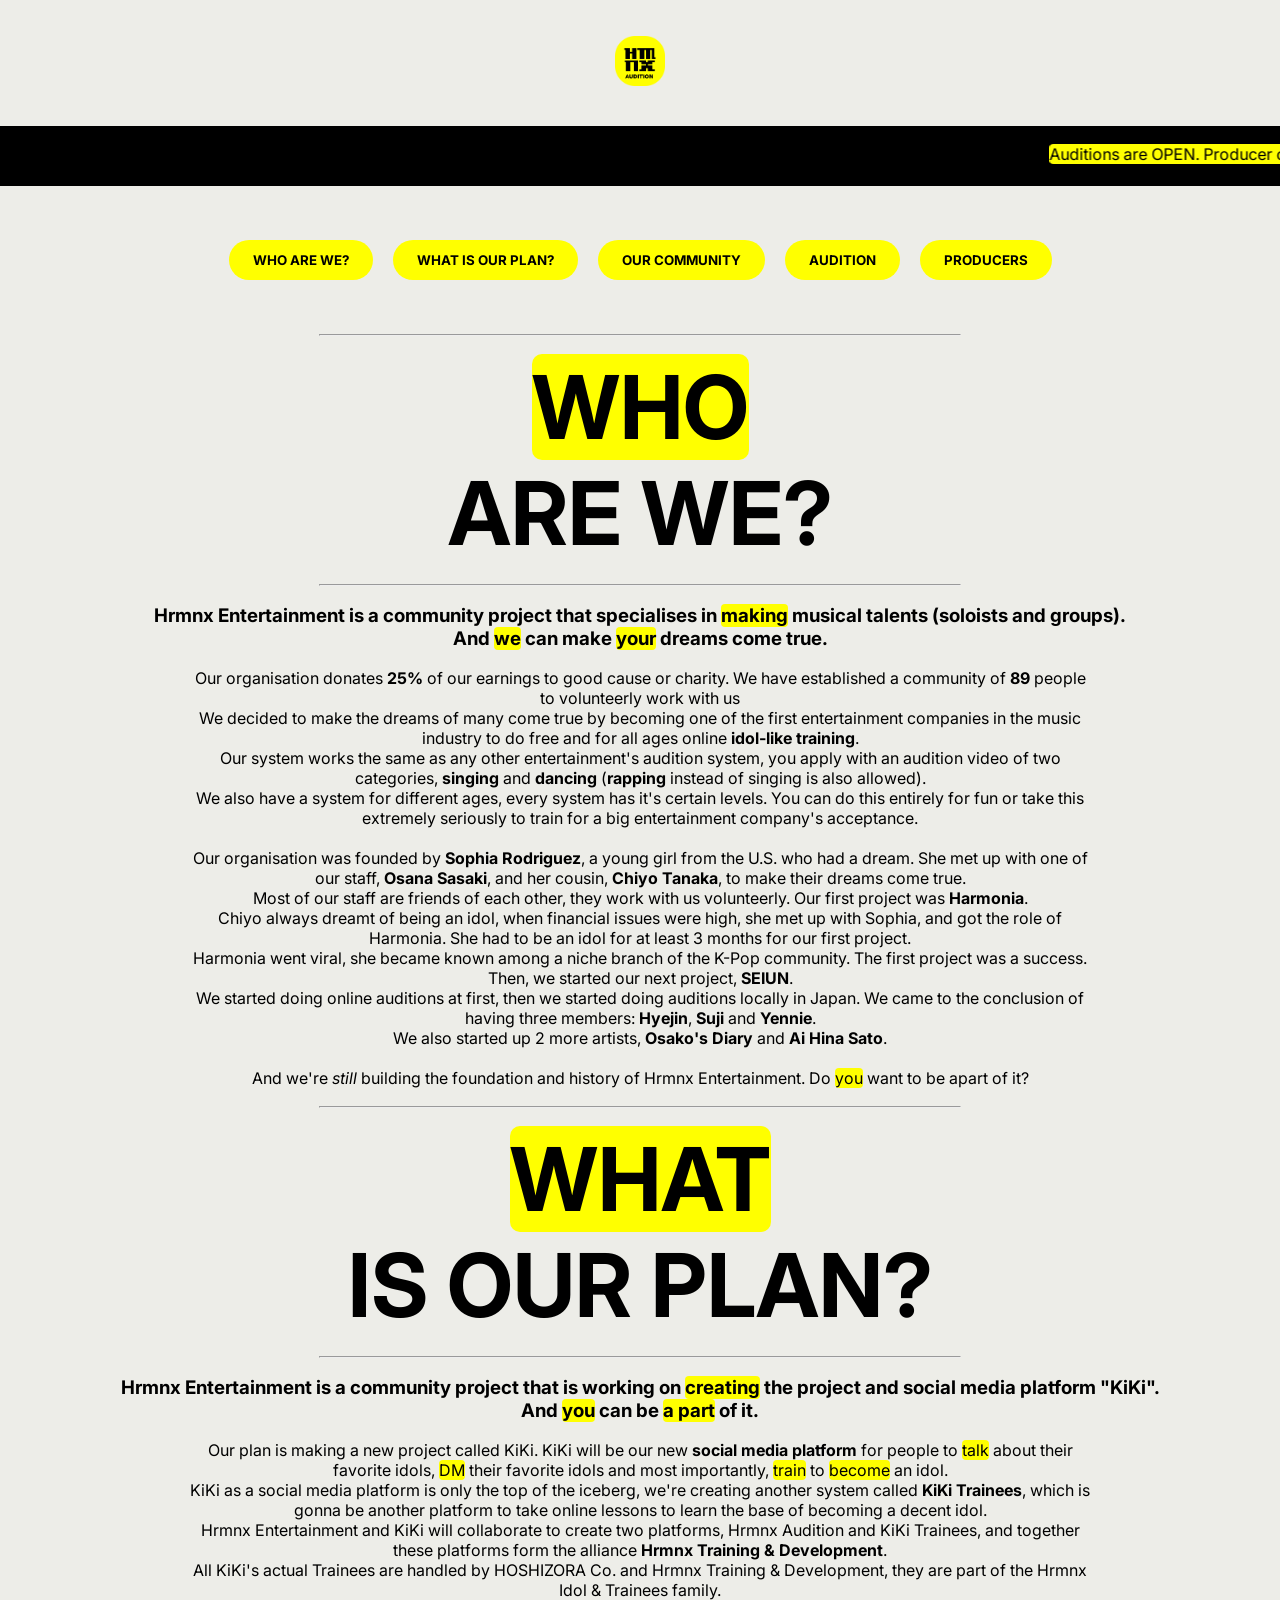
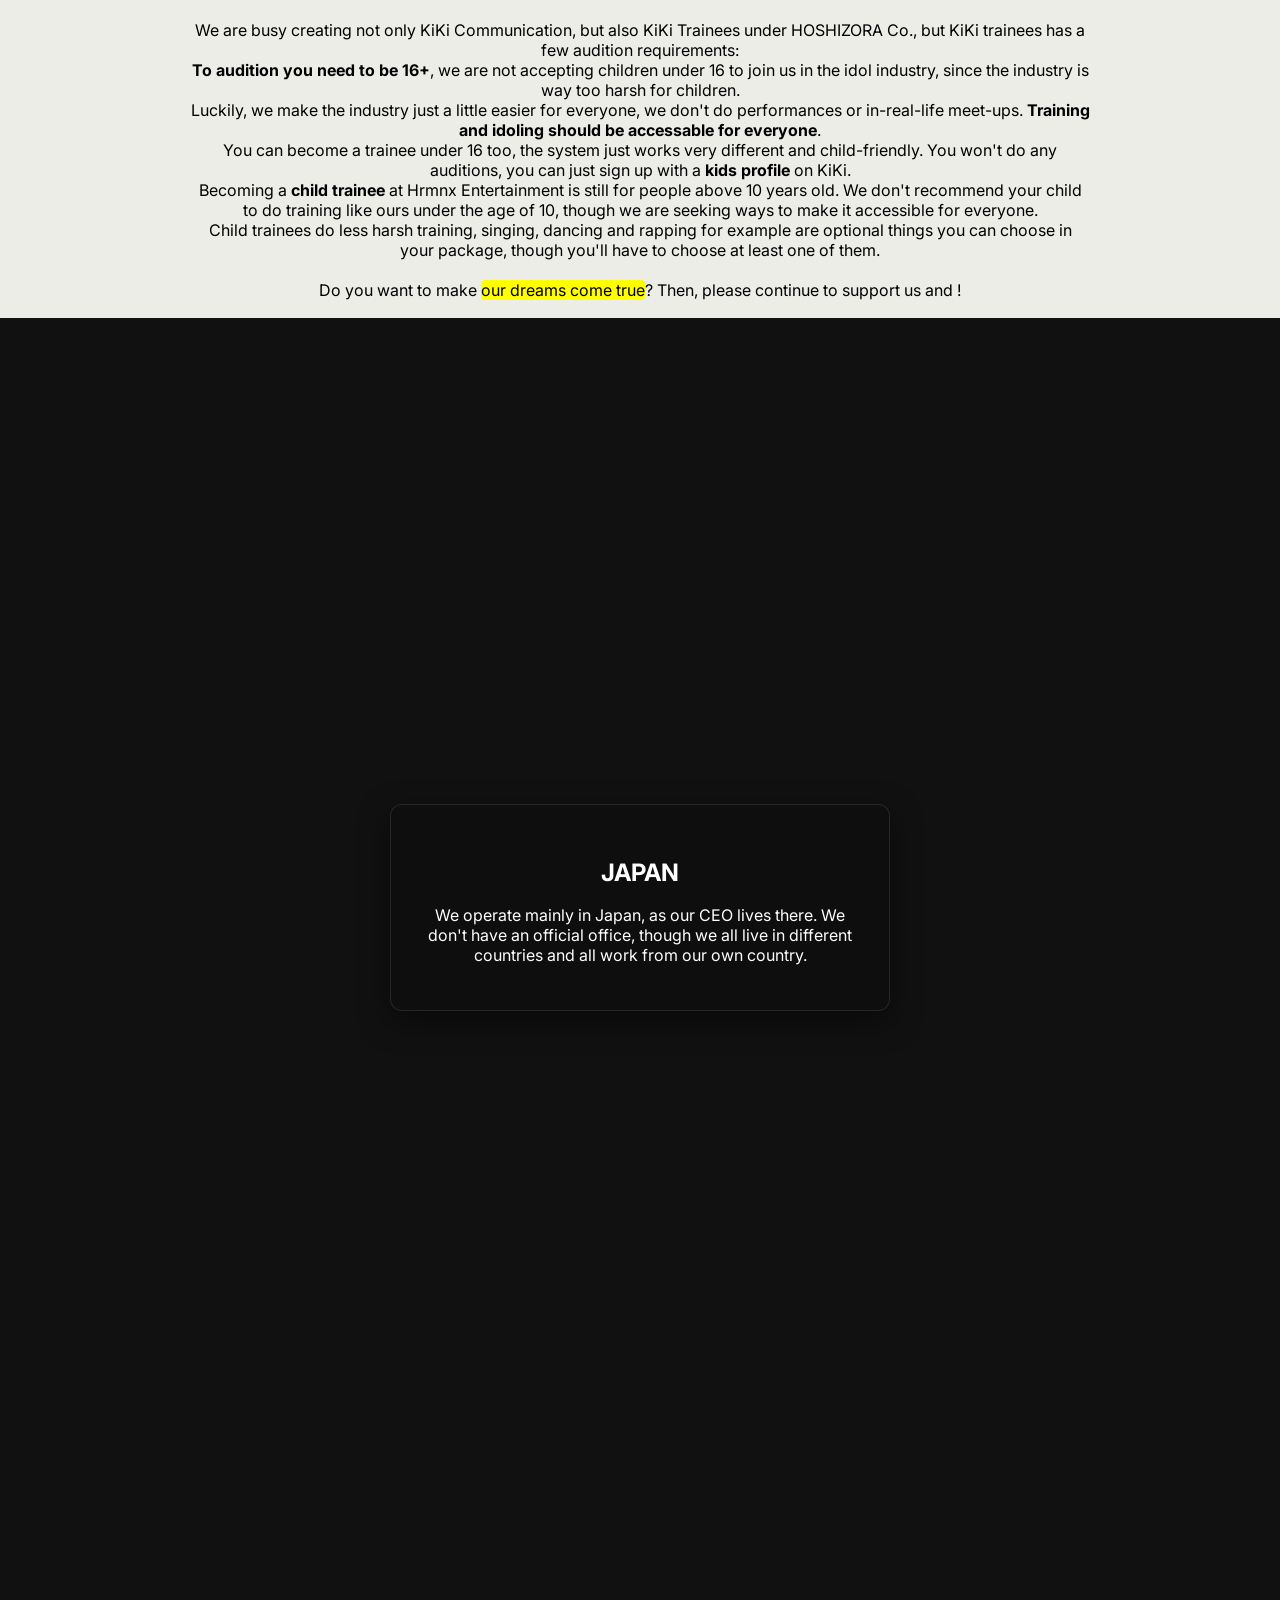
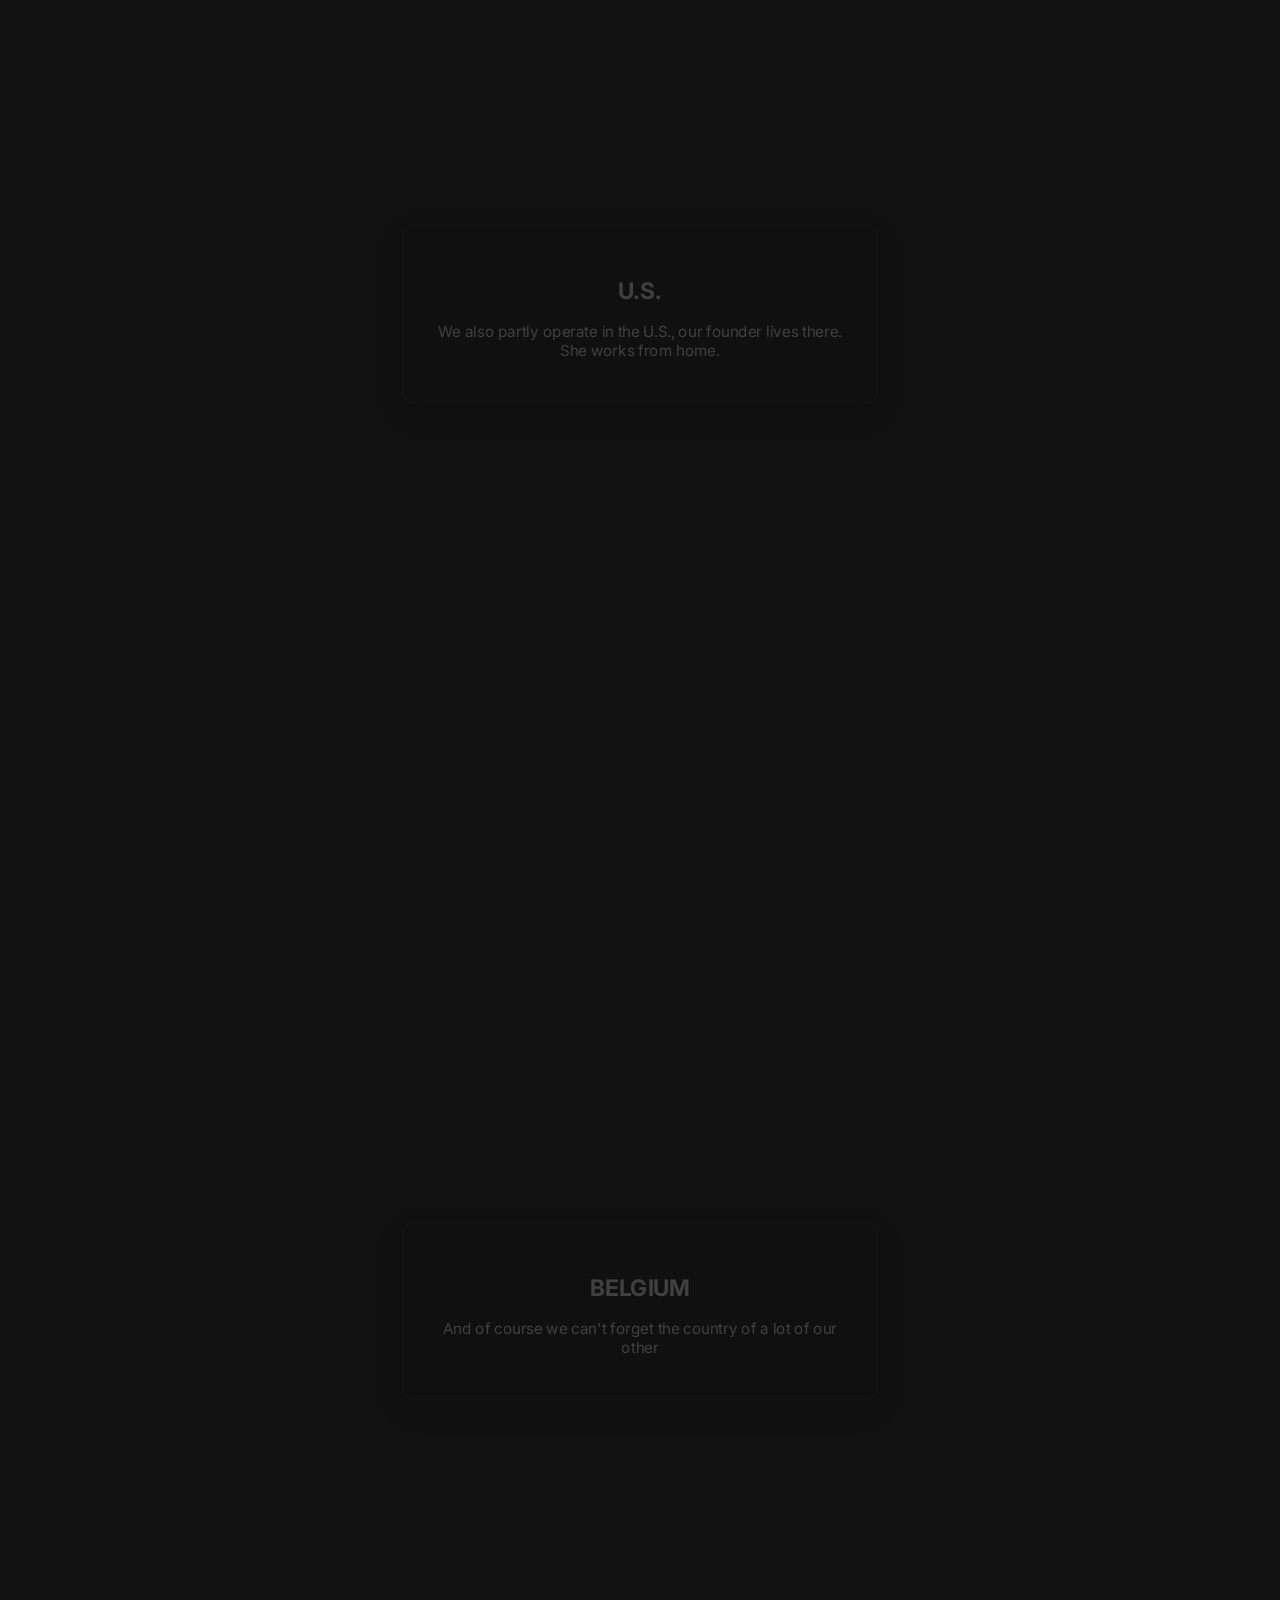
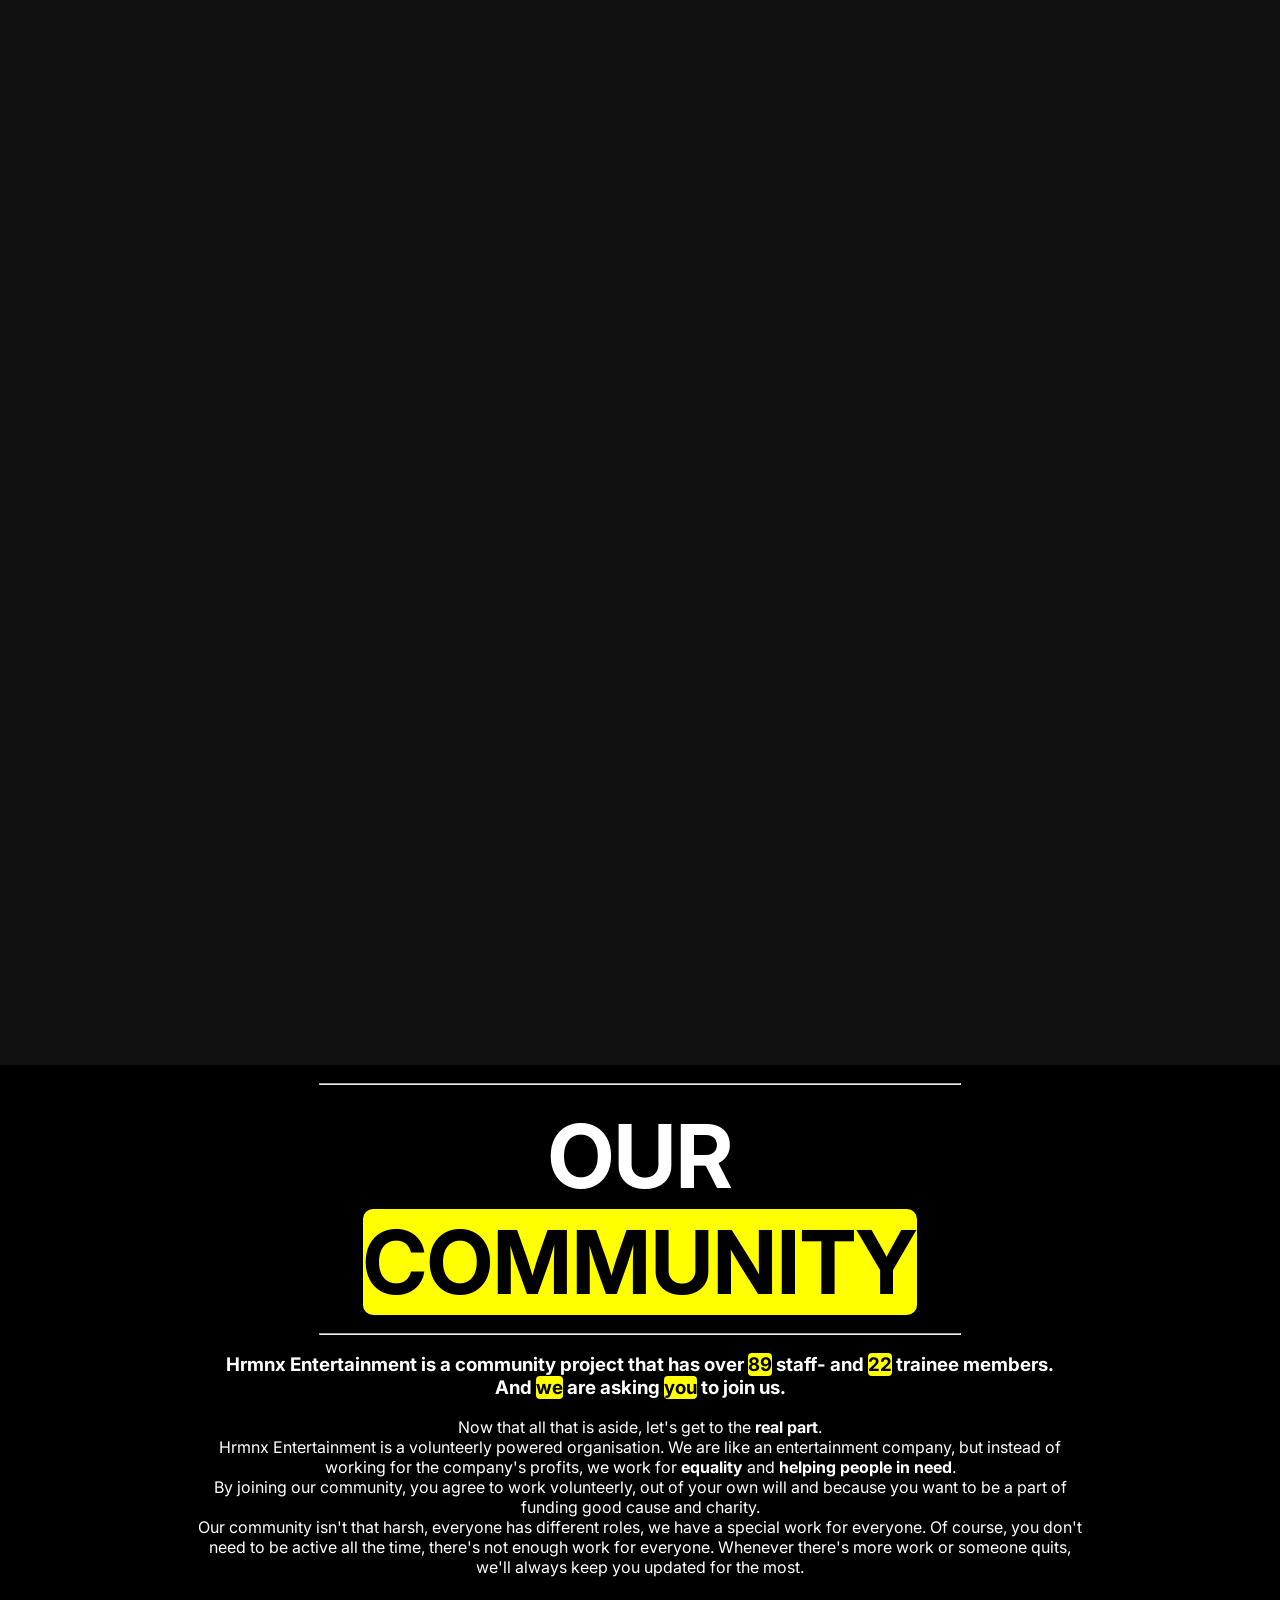
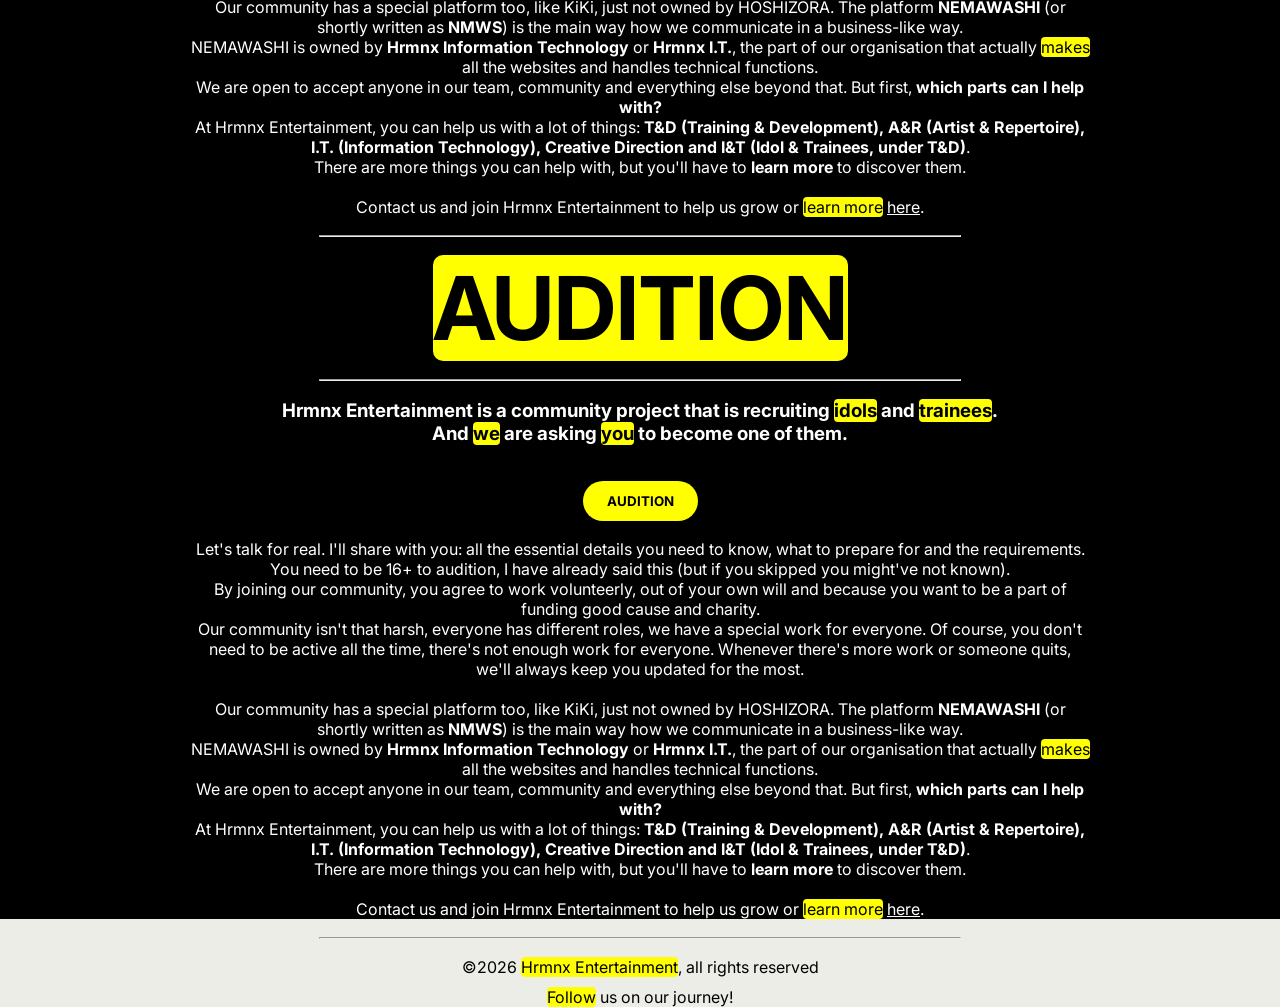
==== commit 94781cf4: "Update index.html" ====
--- a/index.html
+++ b/index.html
@@ -250,7 +250,7 @@
             container: 'map', 
             style: 'mapbox://styles/osanasasaki/cmub5qi4w00bf01qs6y7p09jl',
             center: [-74.0060, 40.7128], 
-            zoom: 11,
+            zoom: 0,
 
             scrollZoom: false,
             dragPan: false,
@@ -263,7 +263,7 @@
     const chapters = {
         'chapter1': {
             center: [129.7152872, 33.1799965],
-            zoom: 7, bearing: 0, pitch: 0,
+            zoom: 11, bearing: 0, pitch: 0,
             profiles: [
                 { 
                     name: "Tanaka Chiyo", 
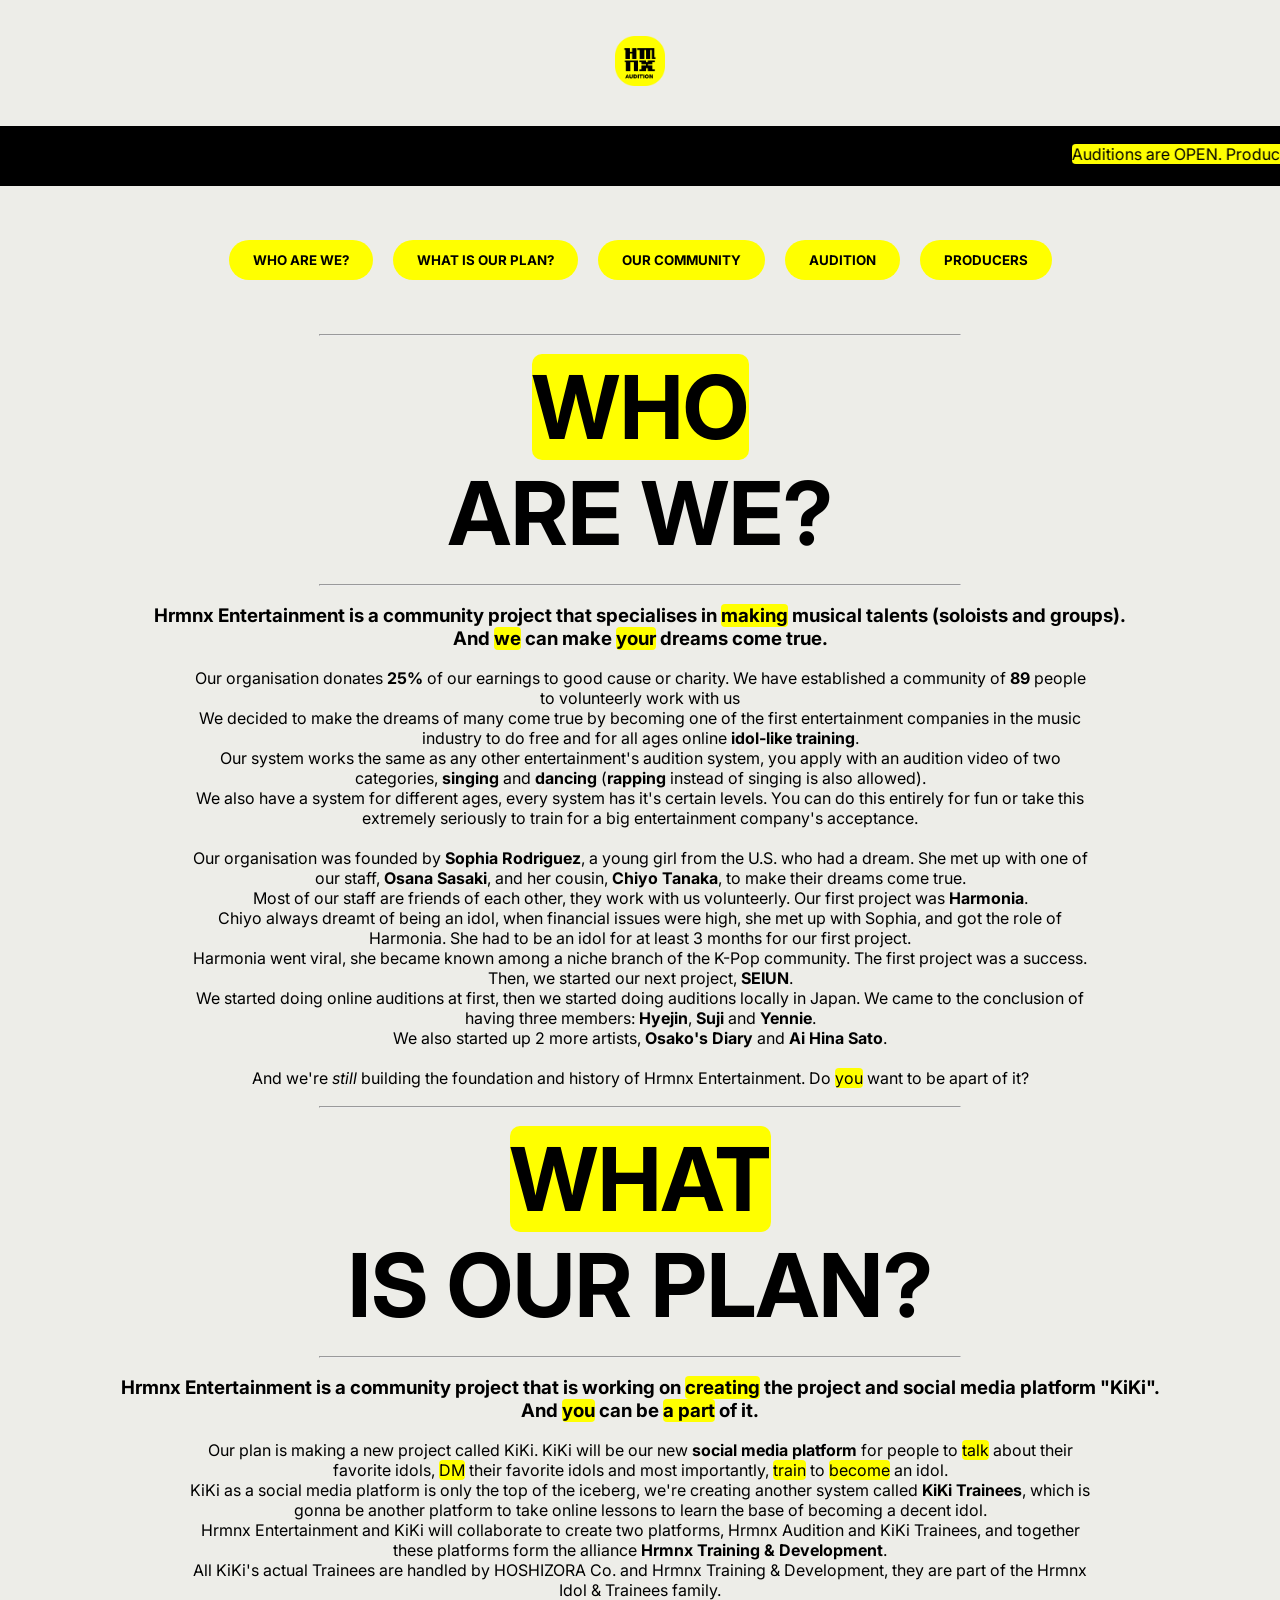
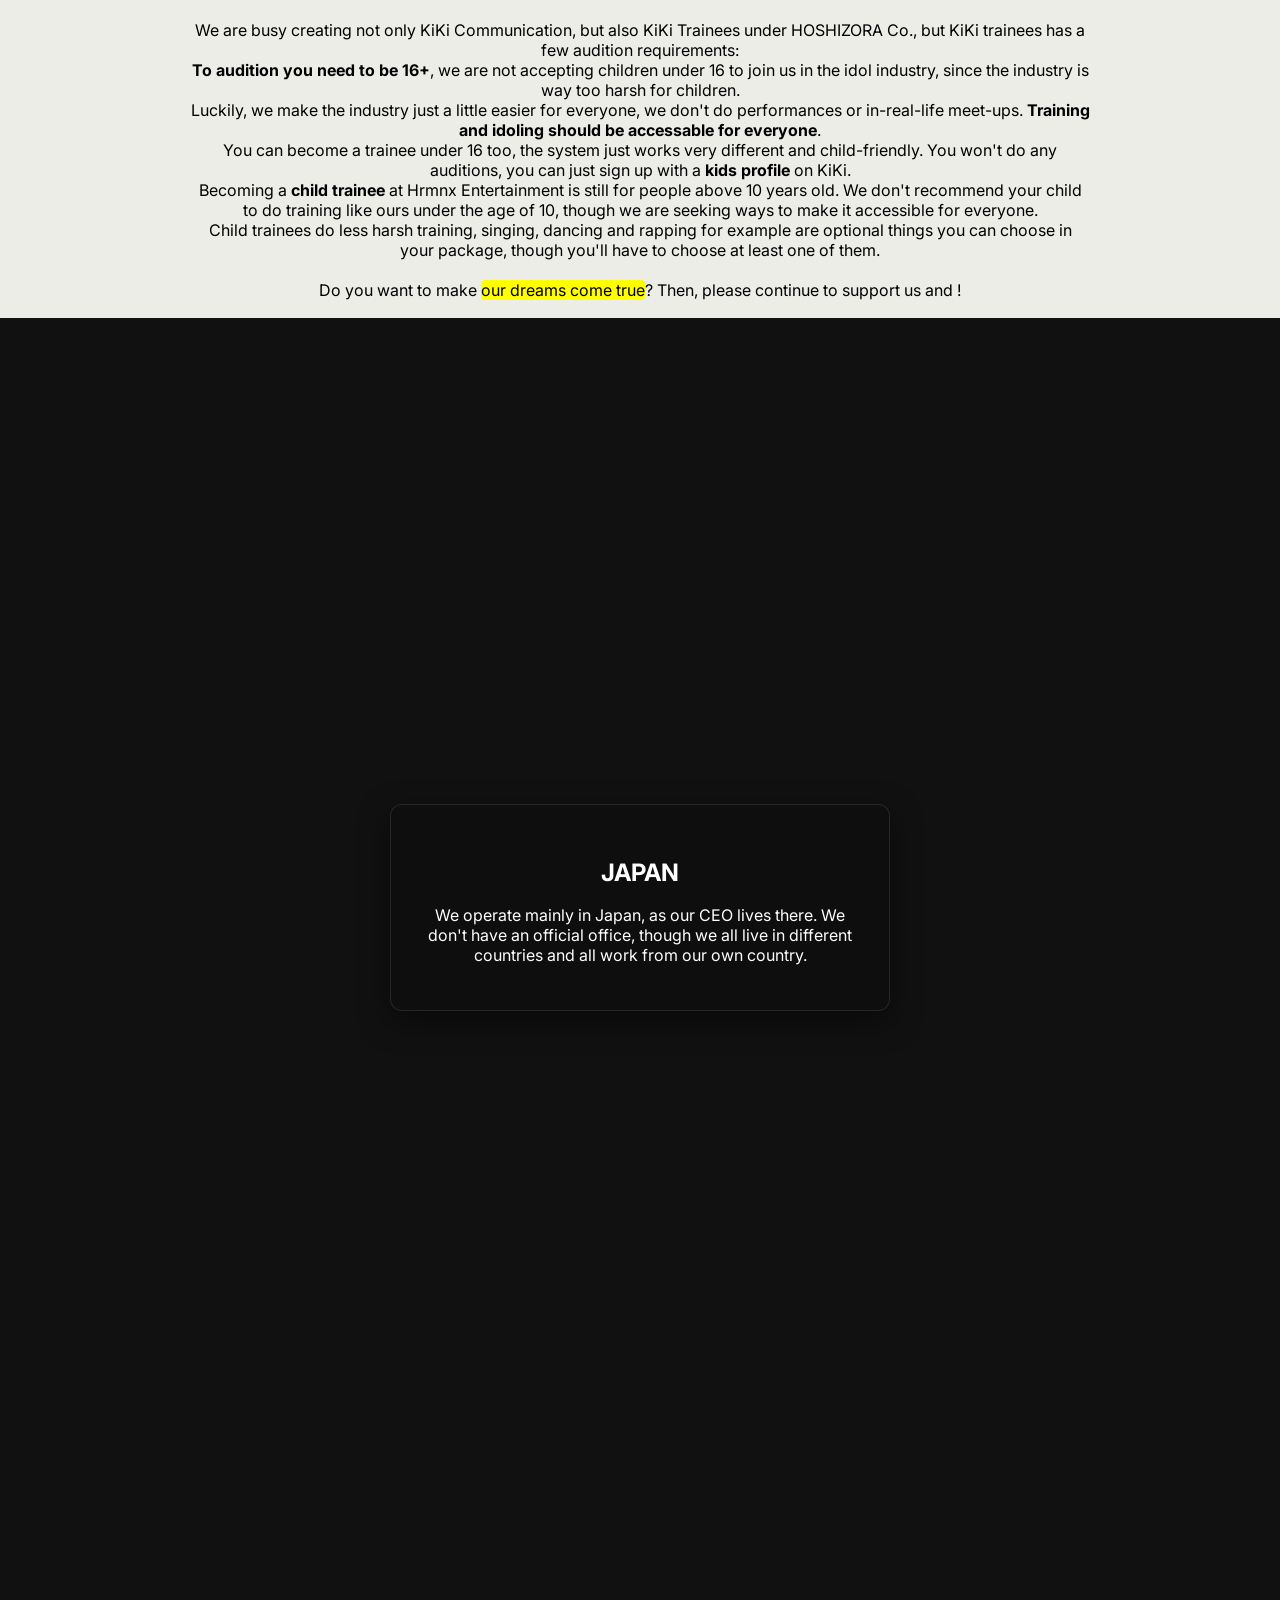
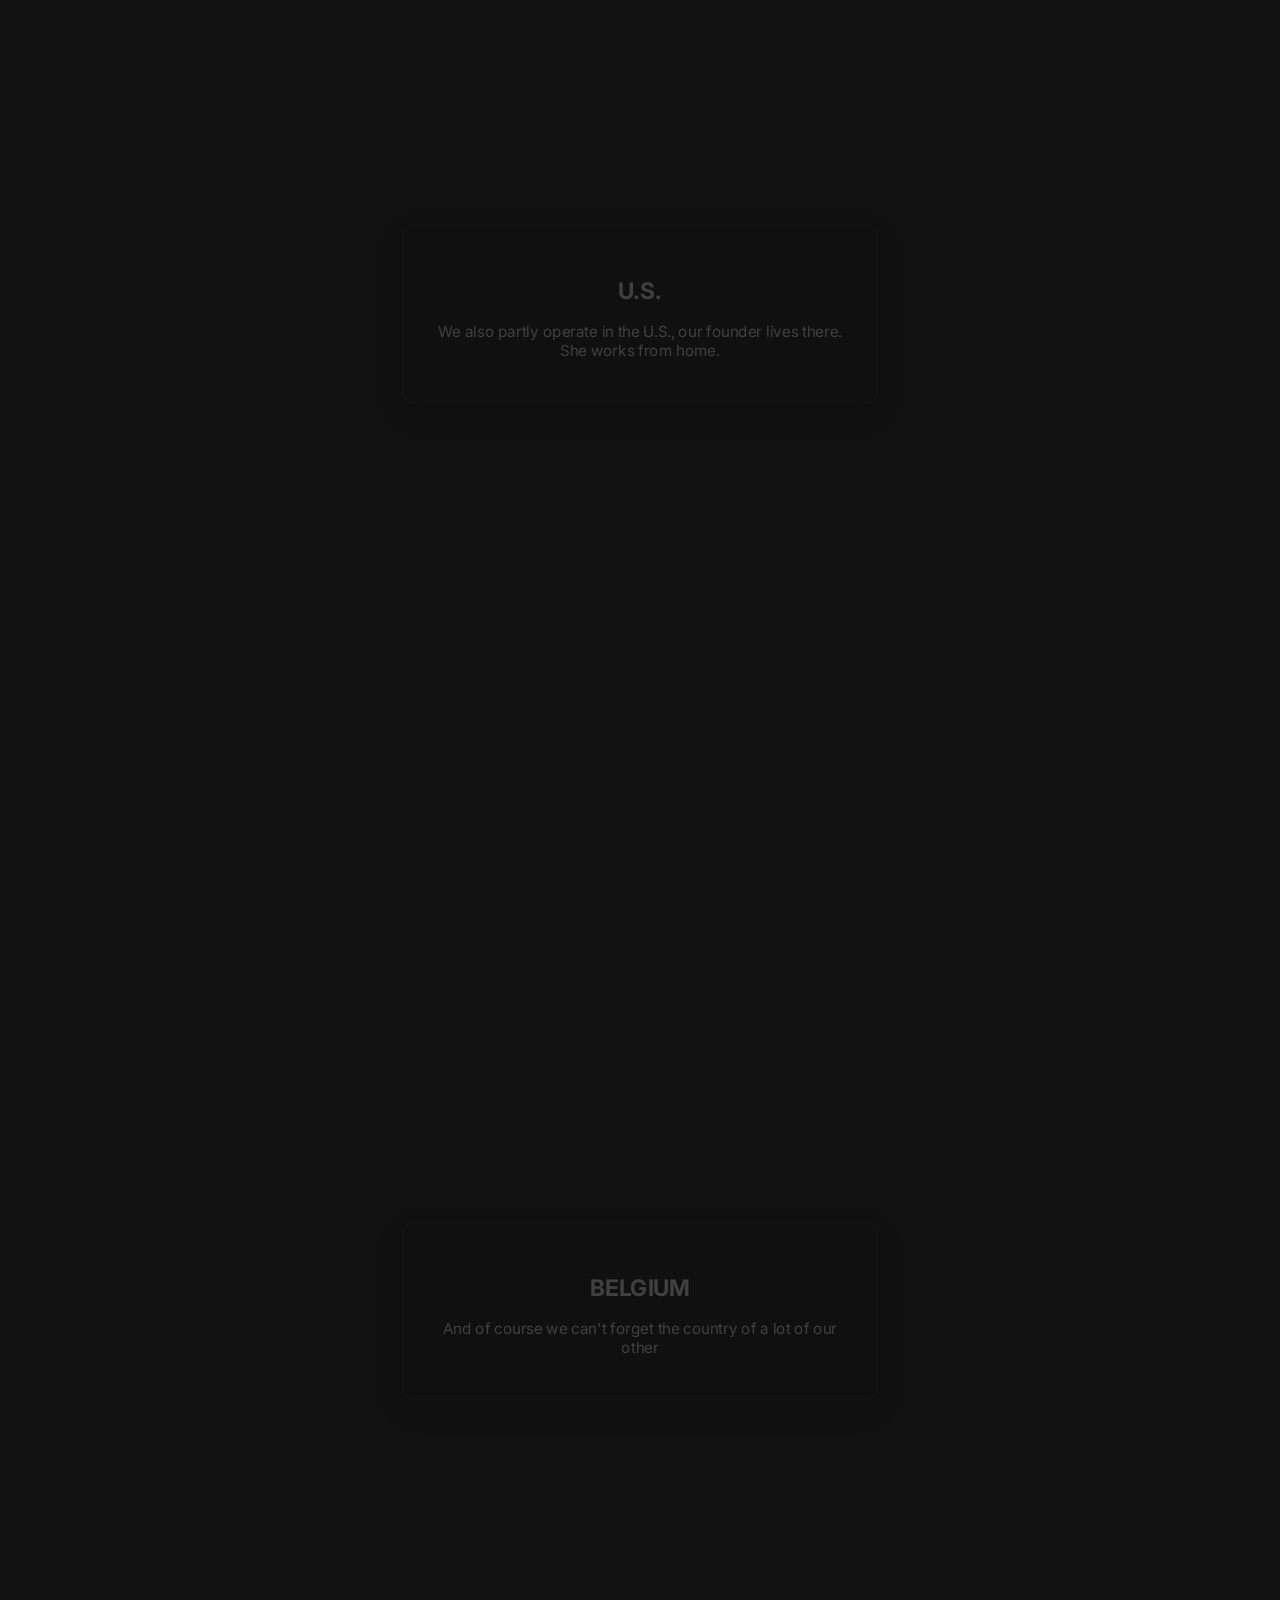
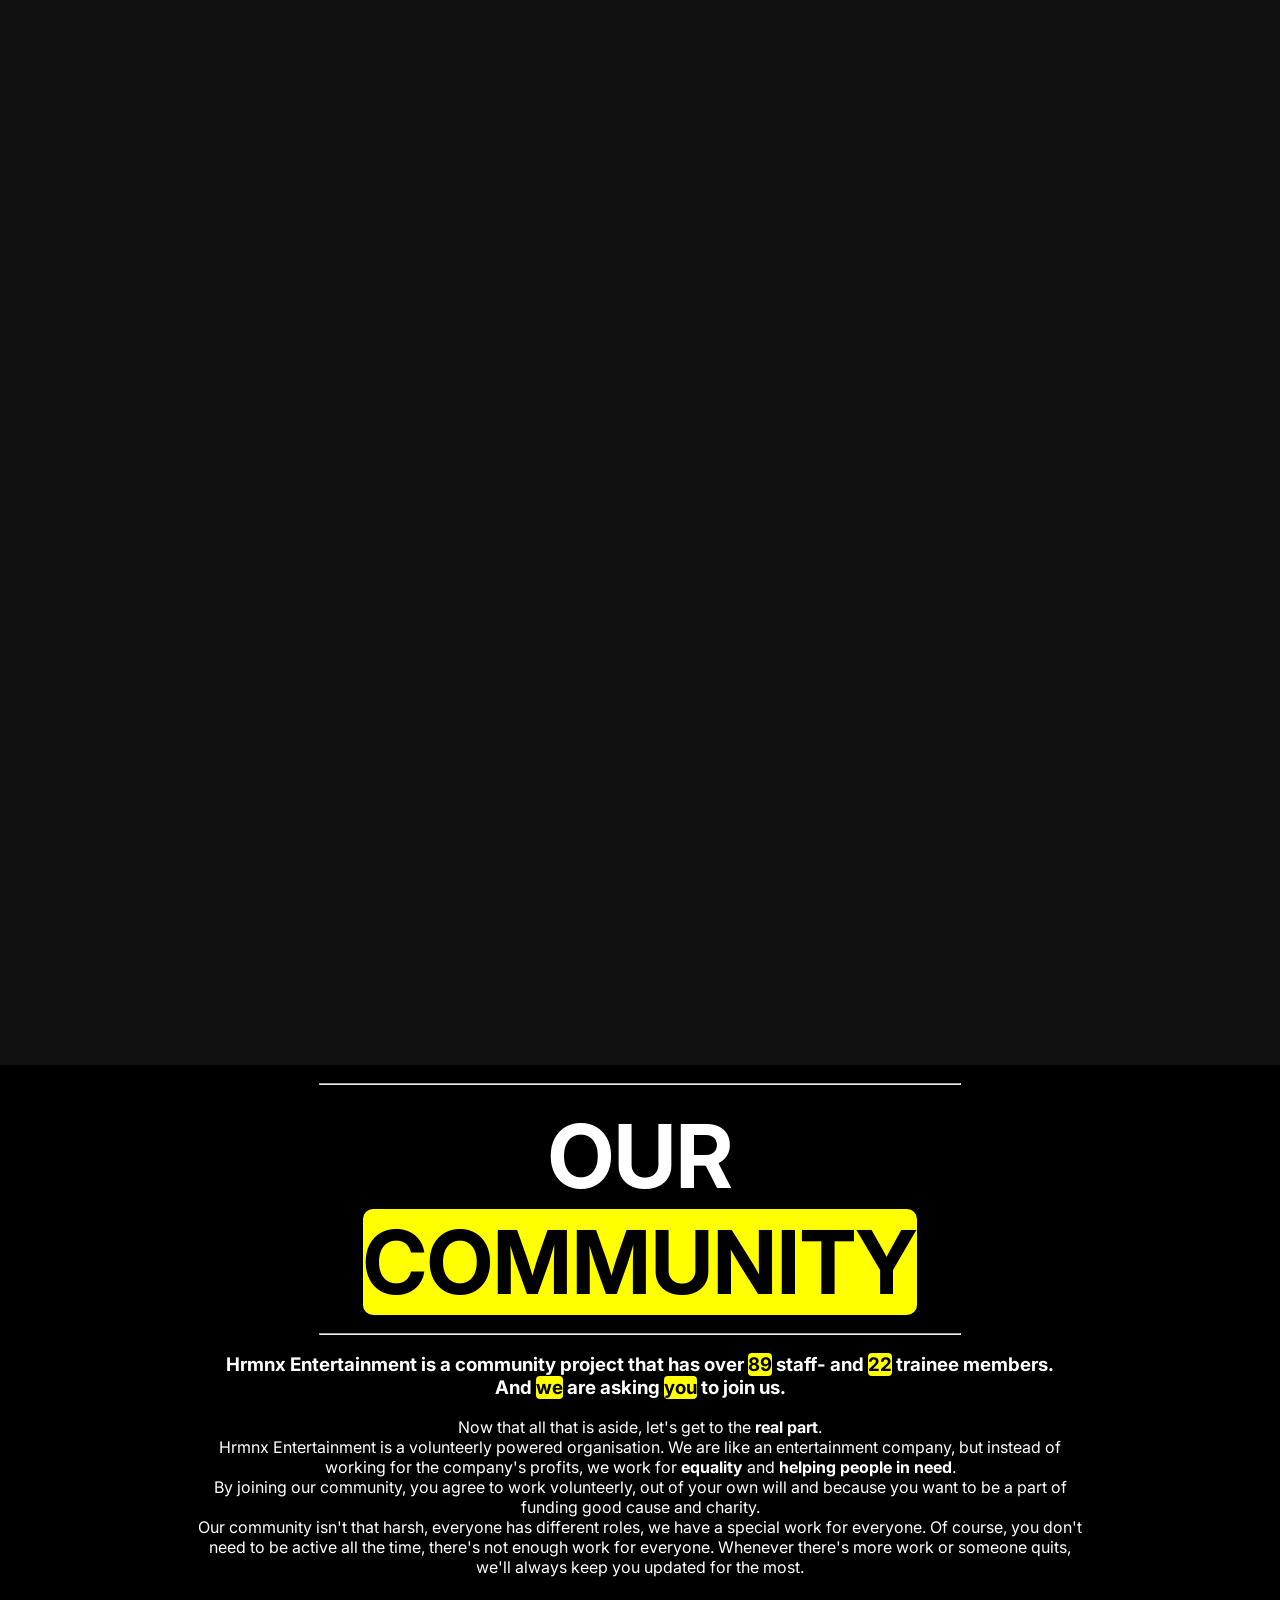
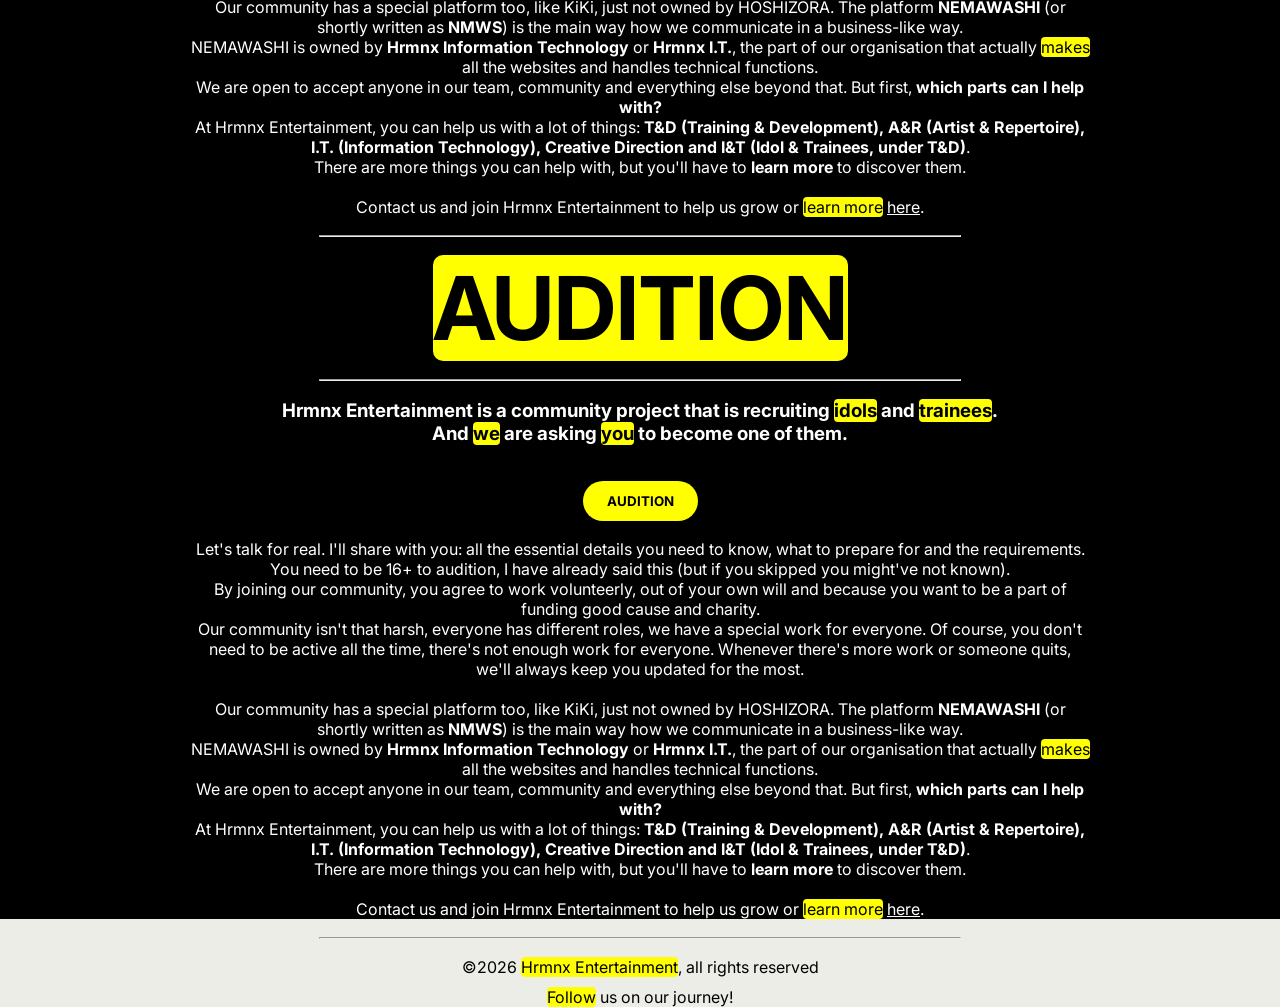
==== commit 8d3d4509: "Update index.html" ====
--- a/index.html
+++ b/index.html
@@ -255,7 +255,7 @@
             scrollZoom: false,
             dragPan: false,
             boxZoom: false,
-            doubleClickZoom: false,
+            doubleClickZoom: true,
             dragRotate: false,
             touchZoomRotate: false
         });
@@ -263,7 +263,7 @@
     const chapters = {
         'chapter1': {
             center: [129.7152872, 33.1799965],
-            zoom: 11, bearing: 0, pitch: 0,
+            zoom: 9, bearing: 0, pitch: 0,
             profiles: [
                 { 
                     name: "Tanaka Chiyo", 
@@ -314,24 +314,23 @@
             ]
         },
         'chapter3': {
-            center: [139.6917, 35.6895], // Tokyo Center
+            center: [139.6917, 35.6895],
             zoom: 13, bearing: 90, pitch: 40,
             profiles: [
                 { 
                     name: "Kenji Sato", 
                     desc: "Cyberpunk curator tracking midnight aesthetics.",
-                    coords: [139.7016, 35.6909] // Shinjuku
+                    coords: [139.7016, 35.6909]
                 },
                 { 
                     name: "Yuki Tanaka", 
                     desc: "Vinyl record collector exploring Akihabara.",
-                    coords: [139.7715, 35.6997] // Akihabara
+                    coords: [139.7715, 35.6997]
                 }
             ]
         }
     };
 
-    // Use an array to track HTML markers globally
     let activeMarkers = [];
     let activeChapterName = 'chapter1';
 
@@ -344,7 +343,7 @@
             if (!element) continue;
             
             const rect = element.getBoundingClientRect();
-            
+
             if (rect.top >= -100 && rect.top < window.innerHeight * 0.6) {
                 if (chapterName !== activeChapterName) {
                     activeChapterName = chapterName;
@@ -353,9 +352,9 @@
                     element.classList.add('active');
                     
                     const chapterData = chapters[chapterName];
-                    
+
                     map.flyTo({
-                        center: chapterData.center,
+                        center: [chapterData.center[0], chapterData.center[1]], 
                         zoom: chapterData.zoom,
                         bearing: chapterData.bearing,
                         pitch: chapterData.pitch,
@@ -363,21 +362,14 @@
                         essential: true 
                     });
 
-                    // 1. Instantly clear out ALL previous markers from the map canvas
                     activeMarkers.forEach(marker => marker.remove());
                     activeMarkers = [];
 
-                    // 2. Loop through and spawn profiles using your exact custom coordinates
                     if (chapterData.profiles && chapterData.profiles.length > 0) {
                         chapterData.profiles.forEach(person => {
-                            
-                            // Check if coordinates exist to prevent map errors
                             if (!person.coords) return; 
 
-                            // Outer element ONLY for Mapbox tracking
                             const markerElement = document.createElement('div');
-                            
-                            // Inner element for your custom CSS animations
                             markerElement.innerHTML = `
                                 <div class="fade-in-wrapper">
                                     <div class="profile-card">
@@ -387,15 +379,13 @@
                                 </div>
                             `;
 
-                            // Initialize as an independent HTML Marker using custom coordinates
                             const newMarker = new mapboxgl.Marker({
                                 element: markerElement,
                                 anchor: 'bottom'
                             })
-                            .setLngLat(person.coords) // Reads the explicit custom coords array directly
+                            .setLngLat([person.coords[0], person.coords[1]]) 
                             .addTo(map);
 
-                            // Save to array tracker for cleanup on scroll
                             activeMarkers.push(newMarker);
                         });
                     }
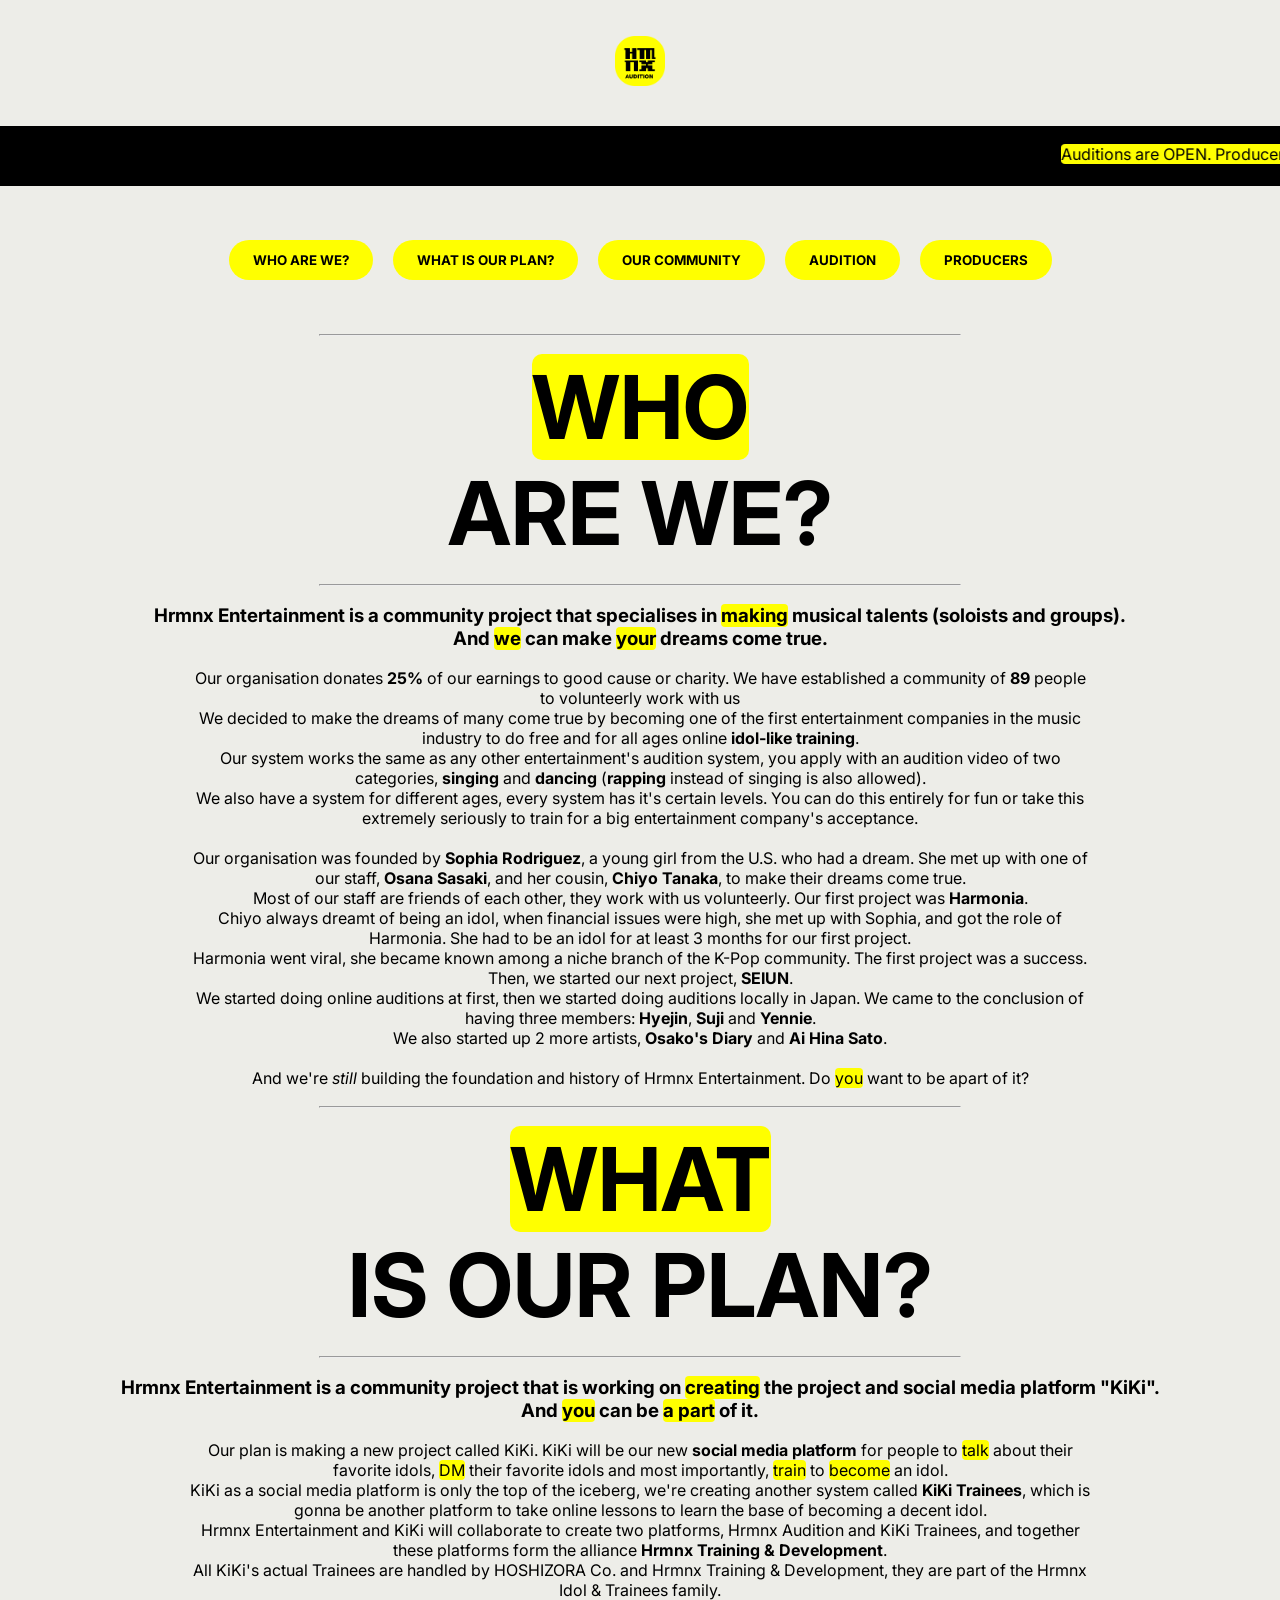
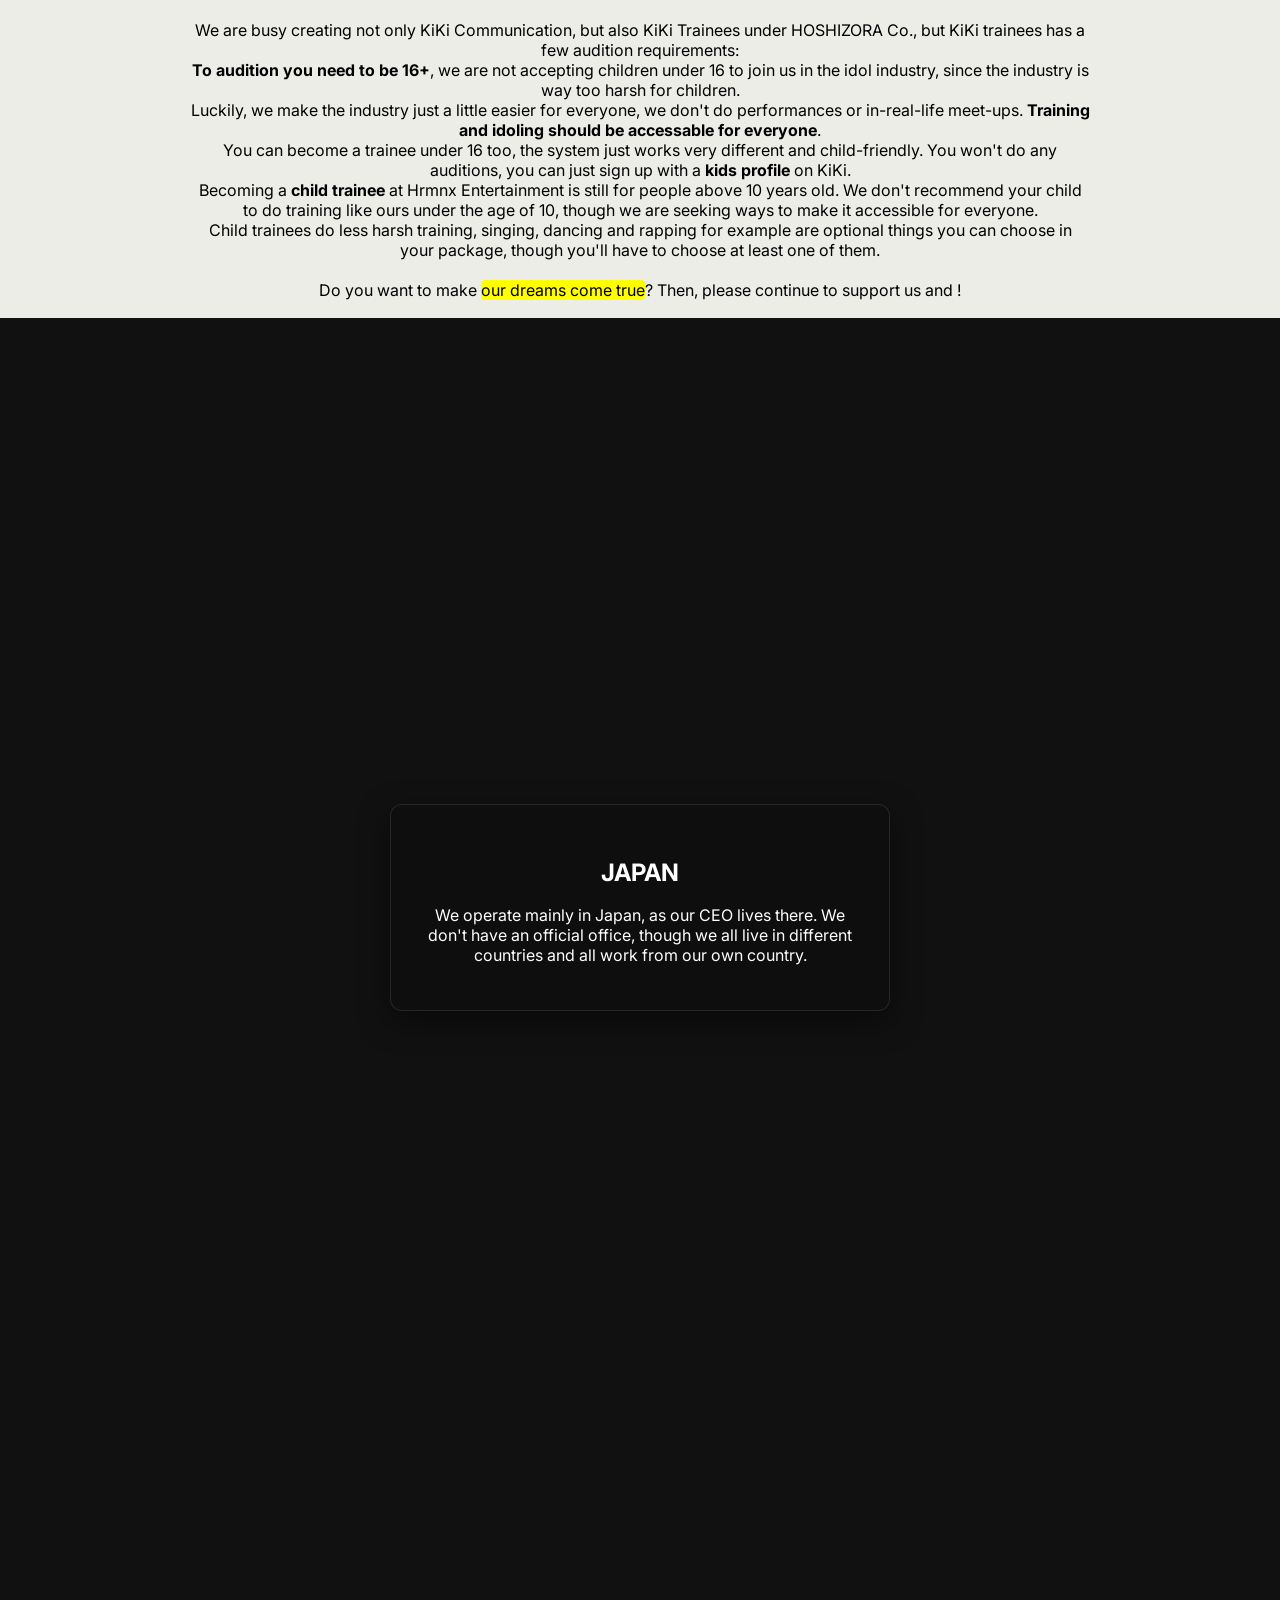
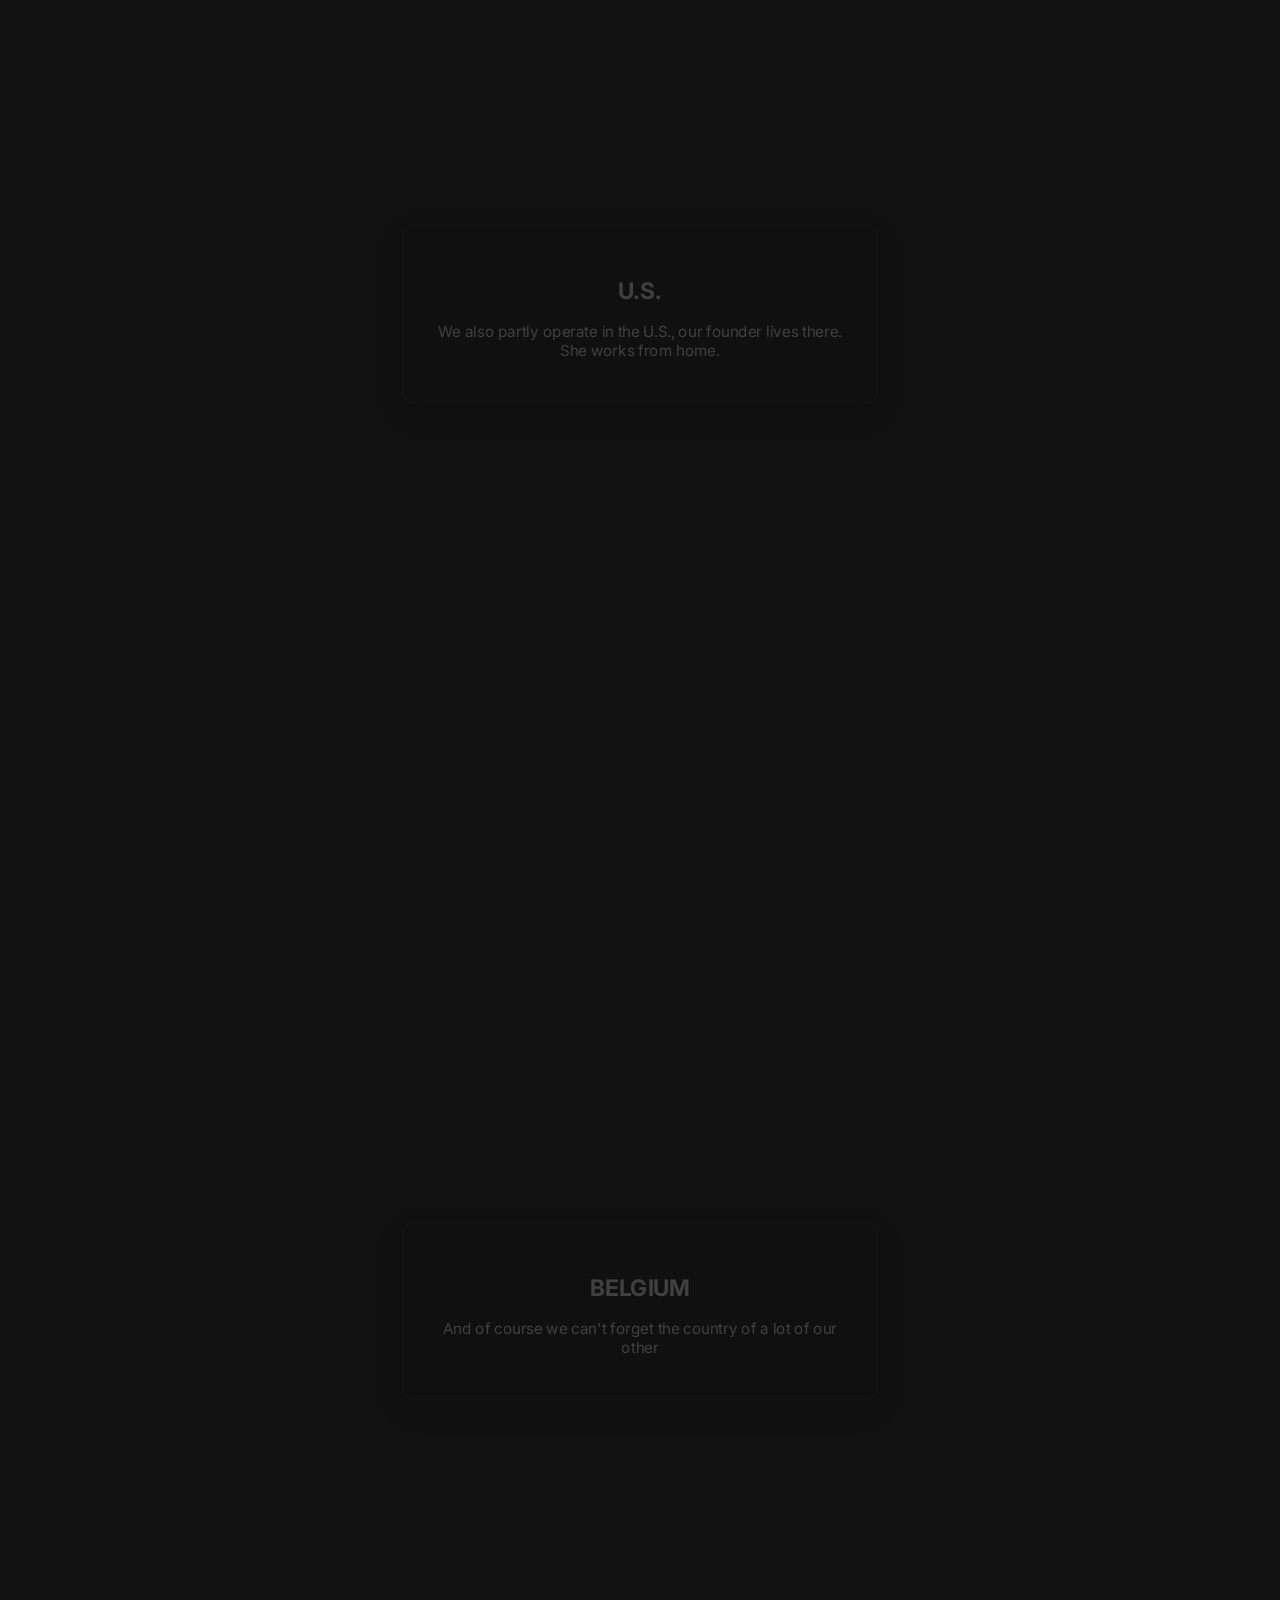
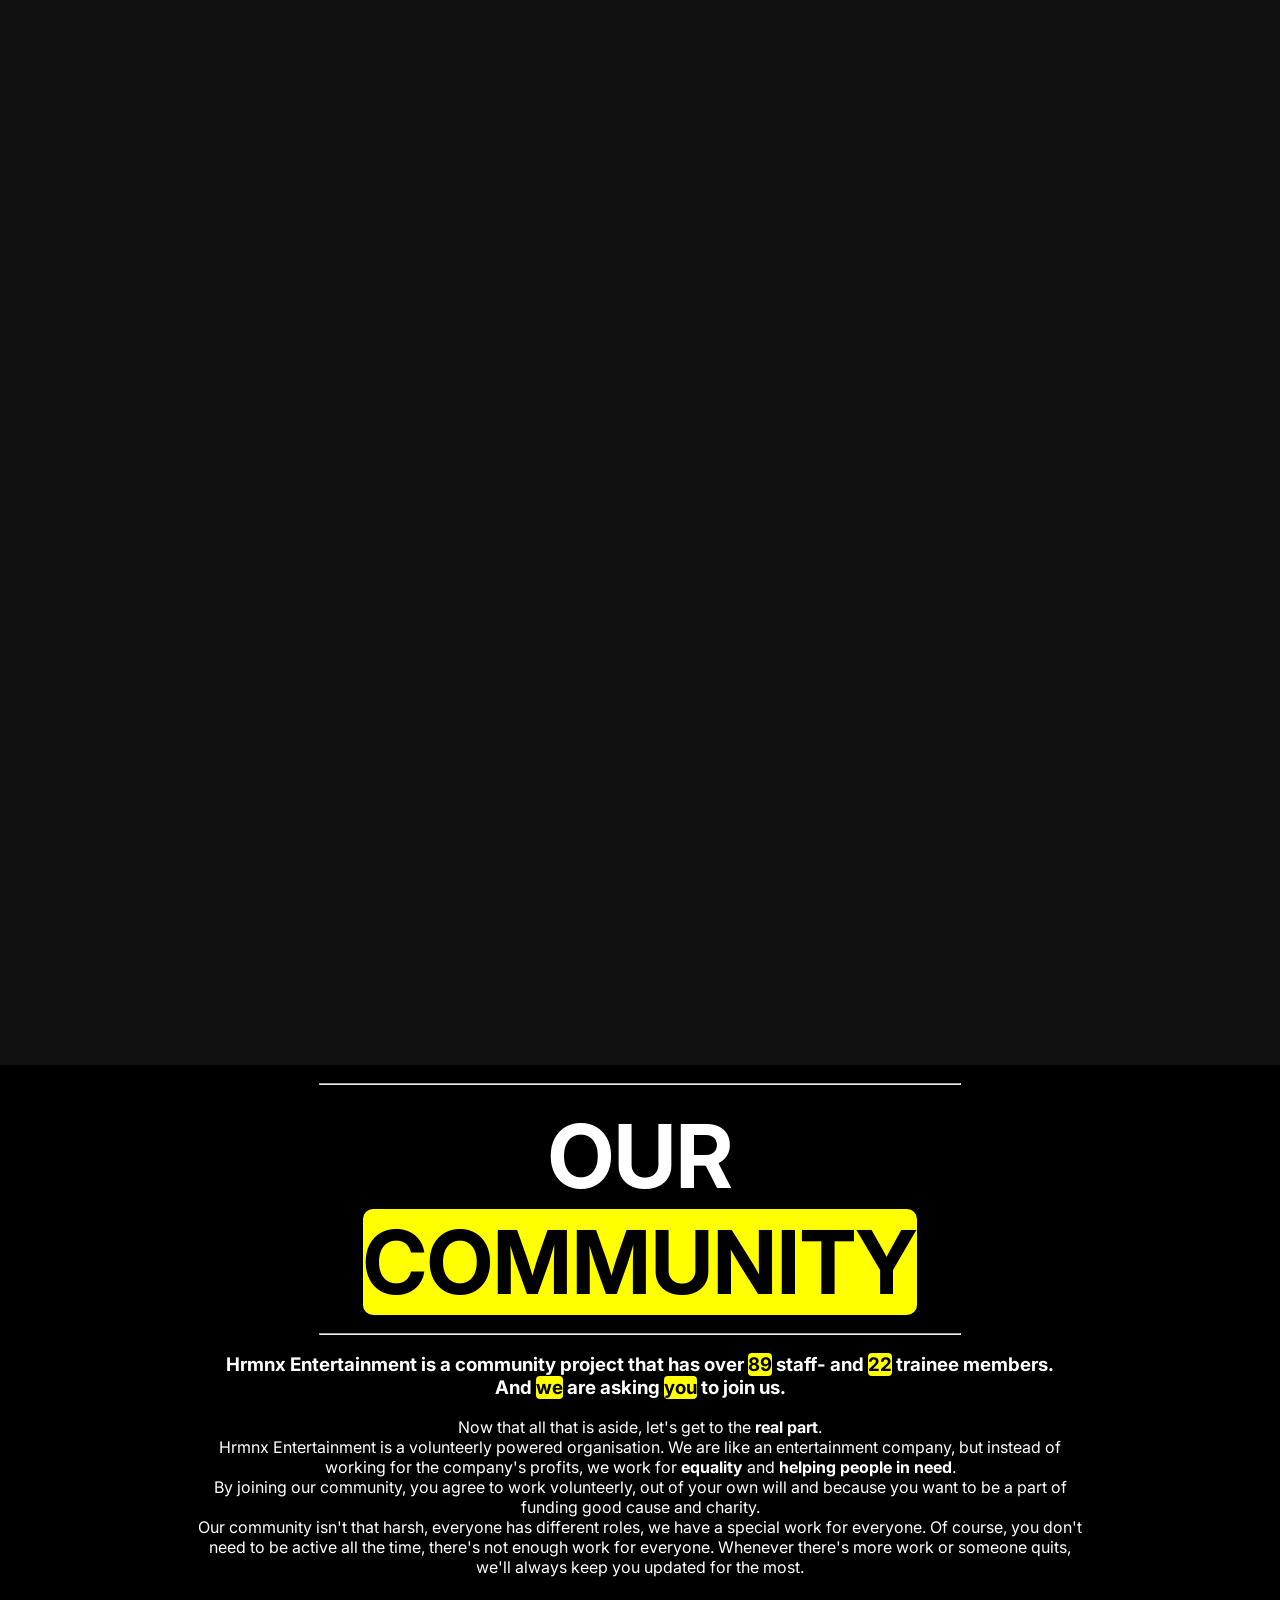
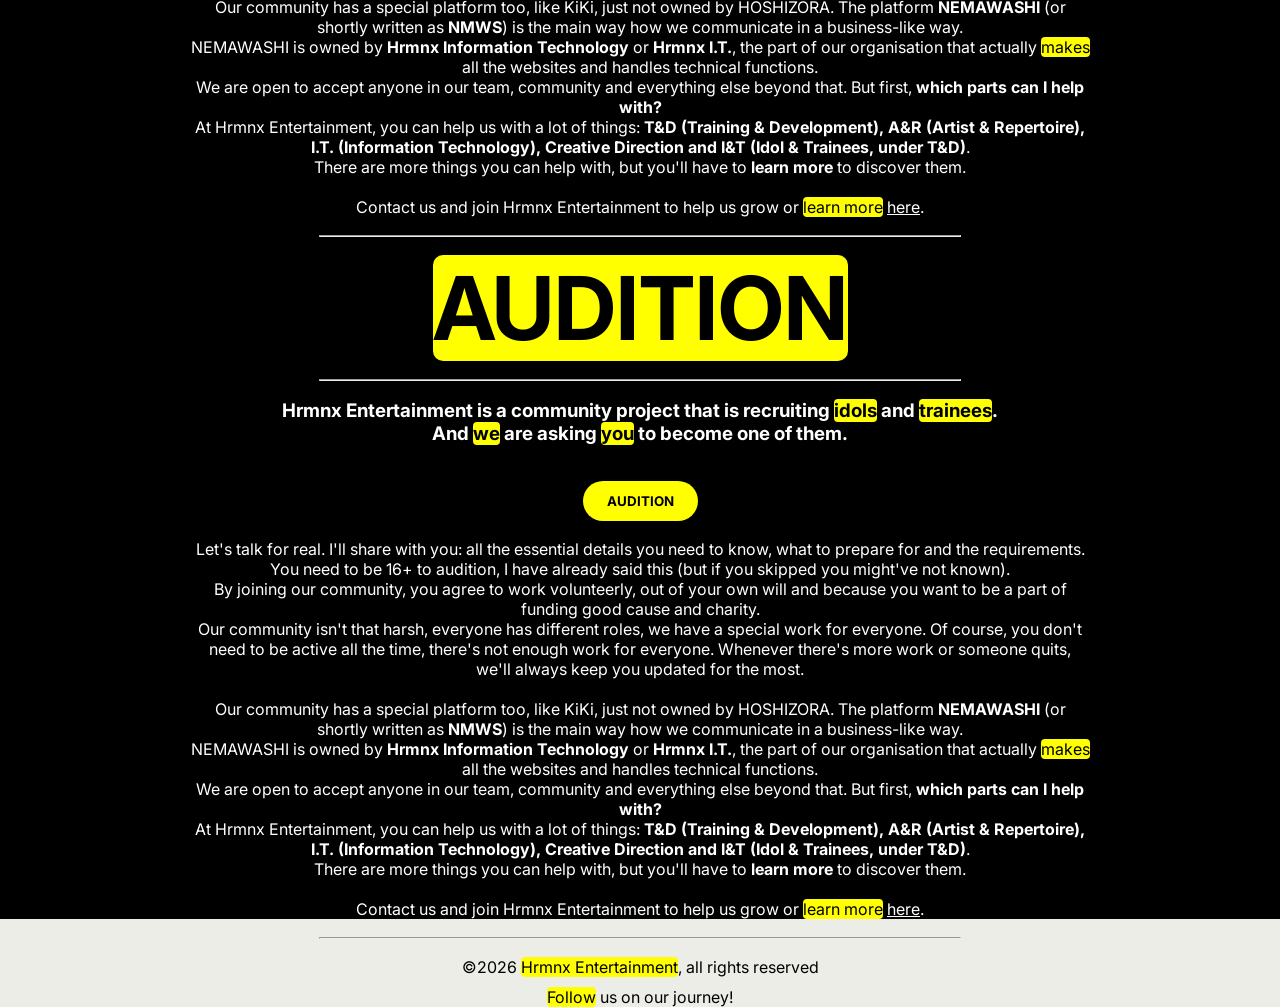
==== commit 95ae0925: "Add Hrmnx app update dialog and copyright footer" ====
--- a/index.html
+++ b/index.html
@@ -136,7 +136,7 @@
       }
     </style>
   </head>
-  <body style>
+  <body style data-hrmnx-app="audition" data-hrmnx-version="1.0.0">
     <header class="header_au">
       <div class="header_container_au">
         <div class="header_logo_au">
@@ -468,5 +468,6 @@
           </a>
       </div>
     </footer>
-  </body>
+  <script src="https://nemawashi.hrmnx.site/js/hrmnx-app-shell.js?v=20261118-1"></script>
+</body>
 </html>
